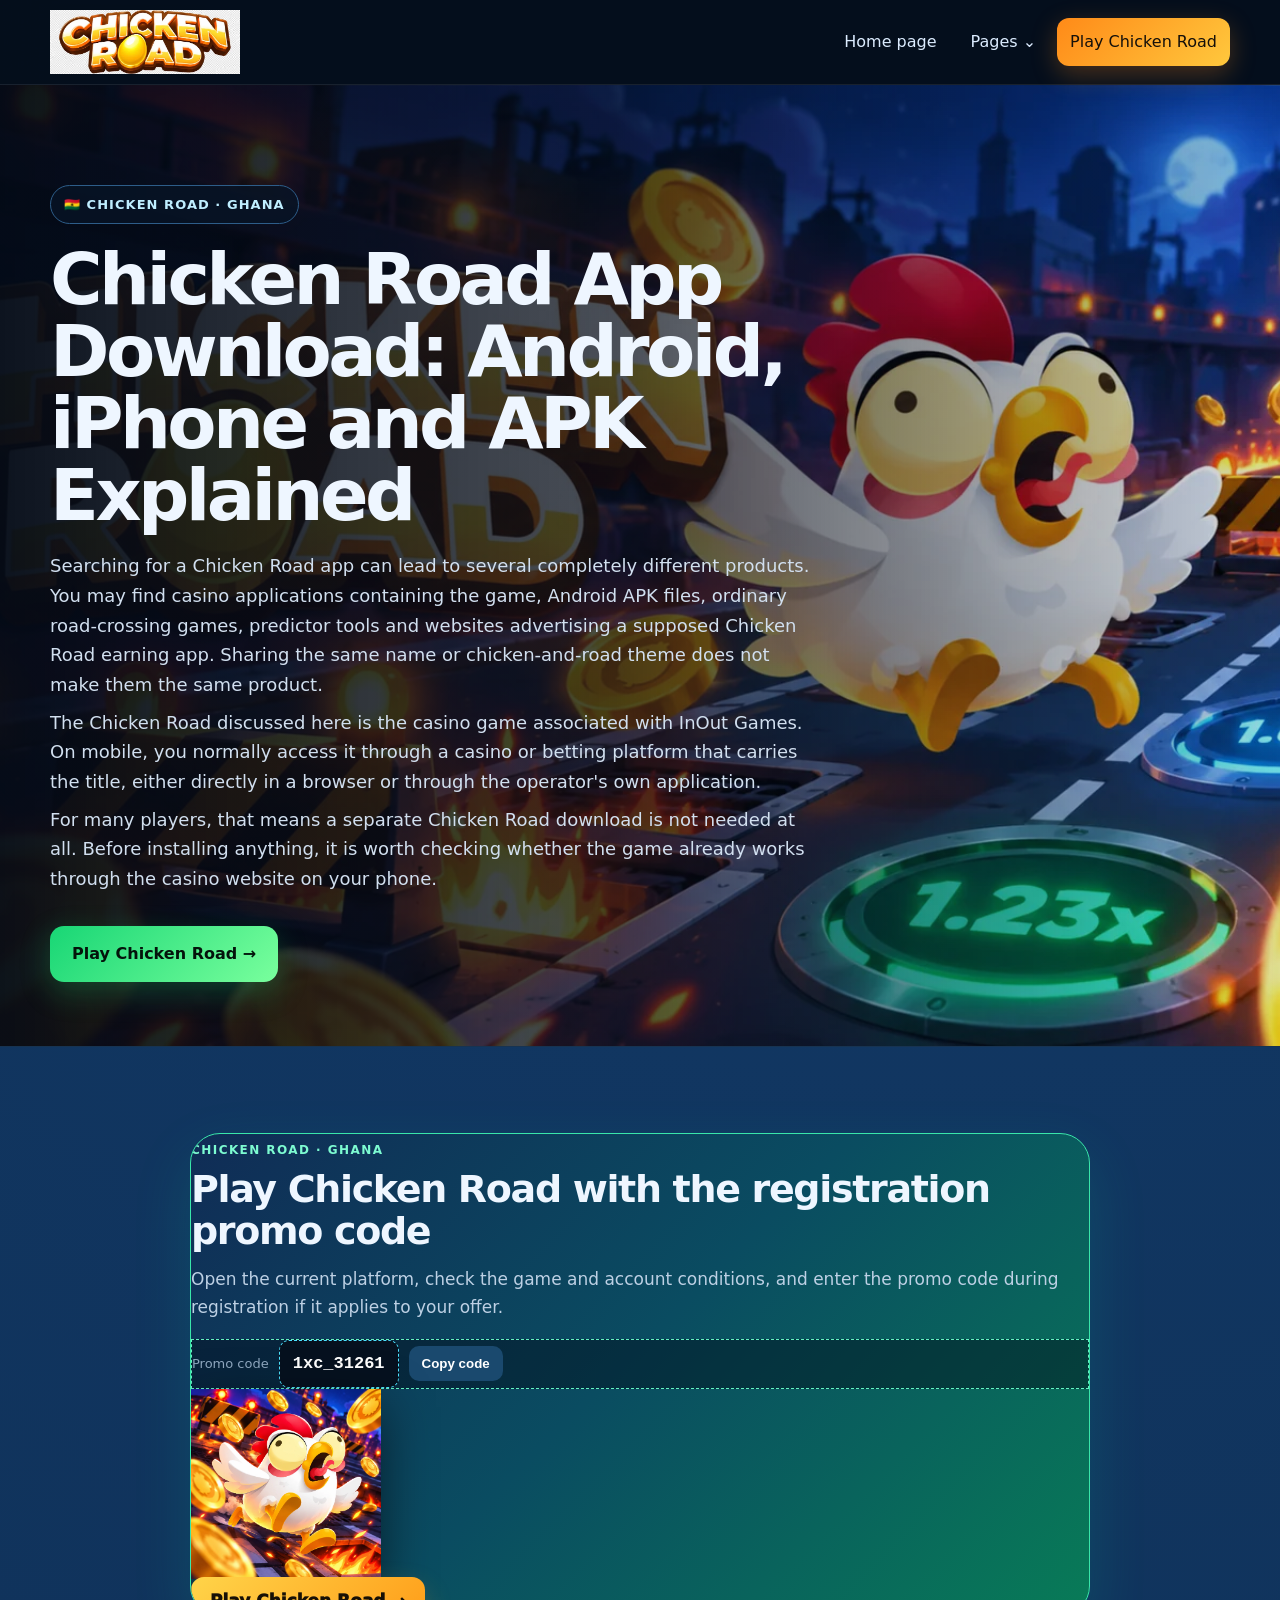
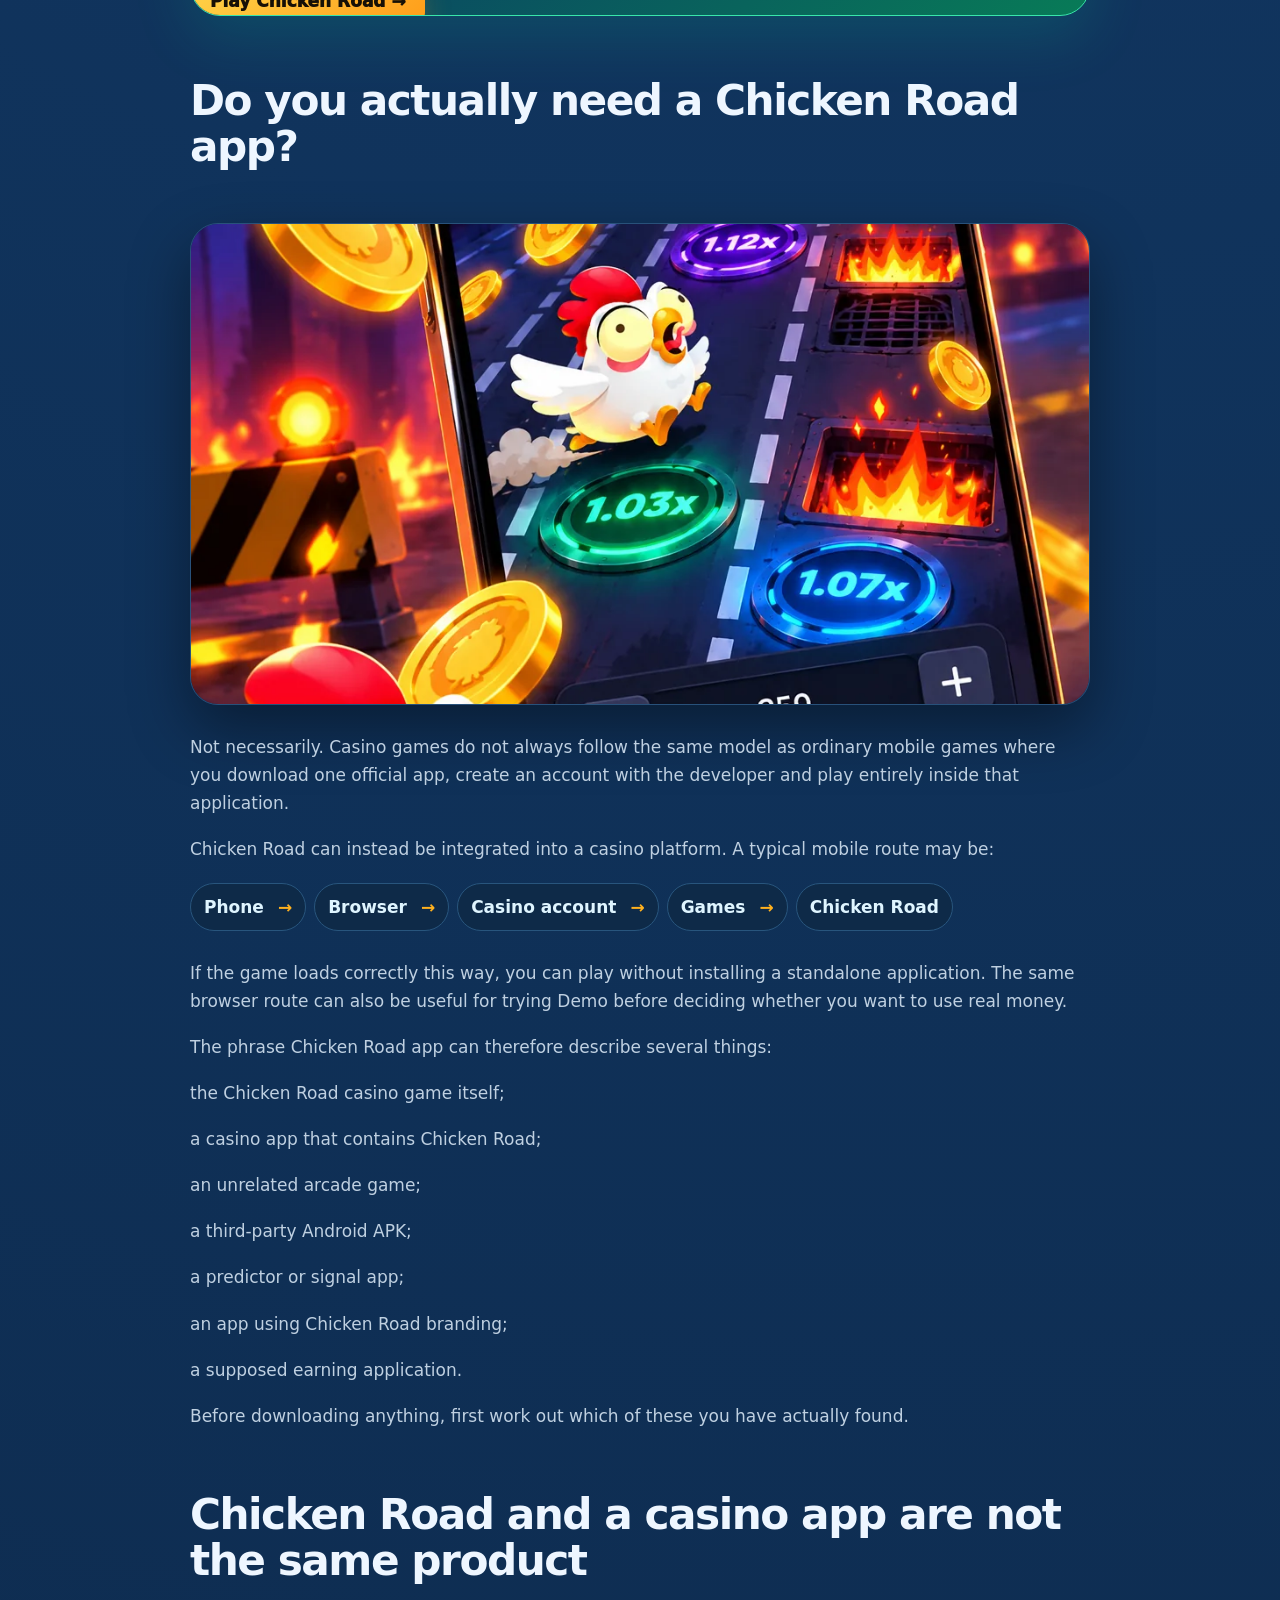
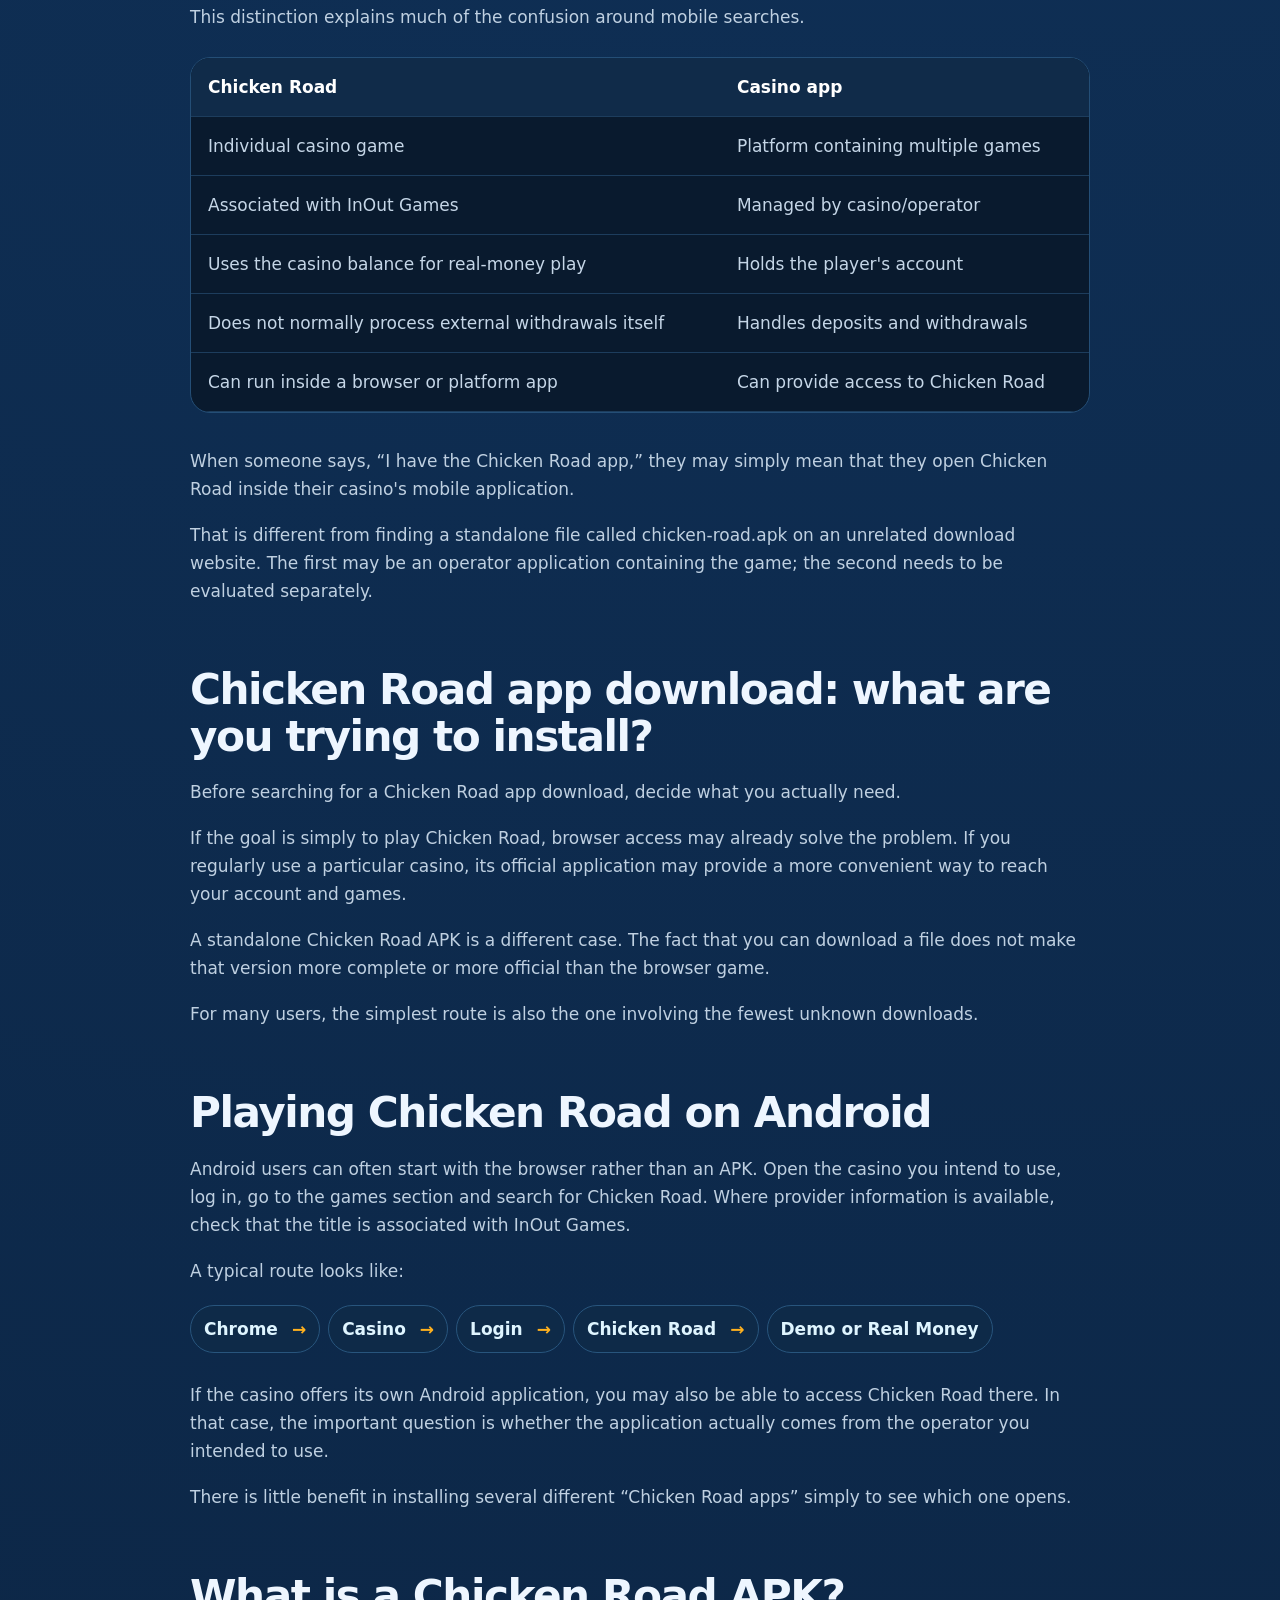
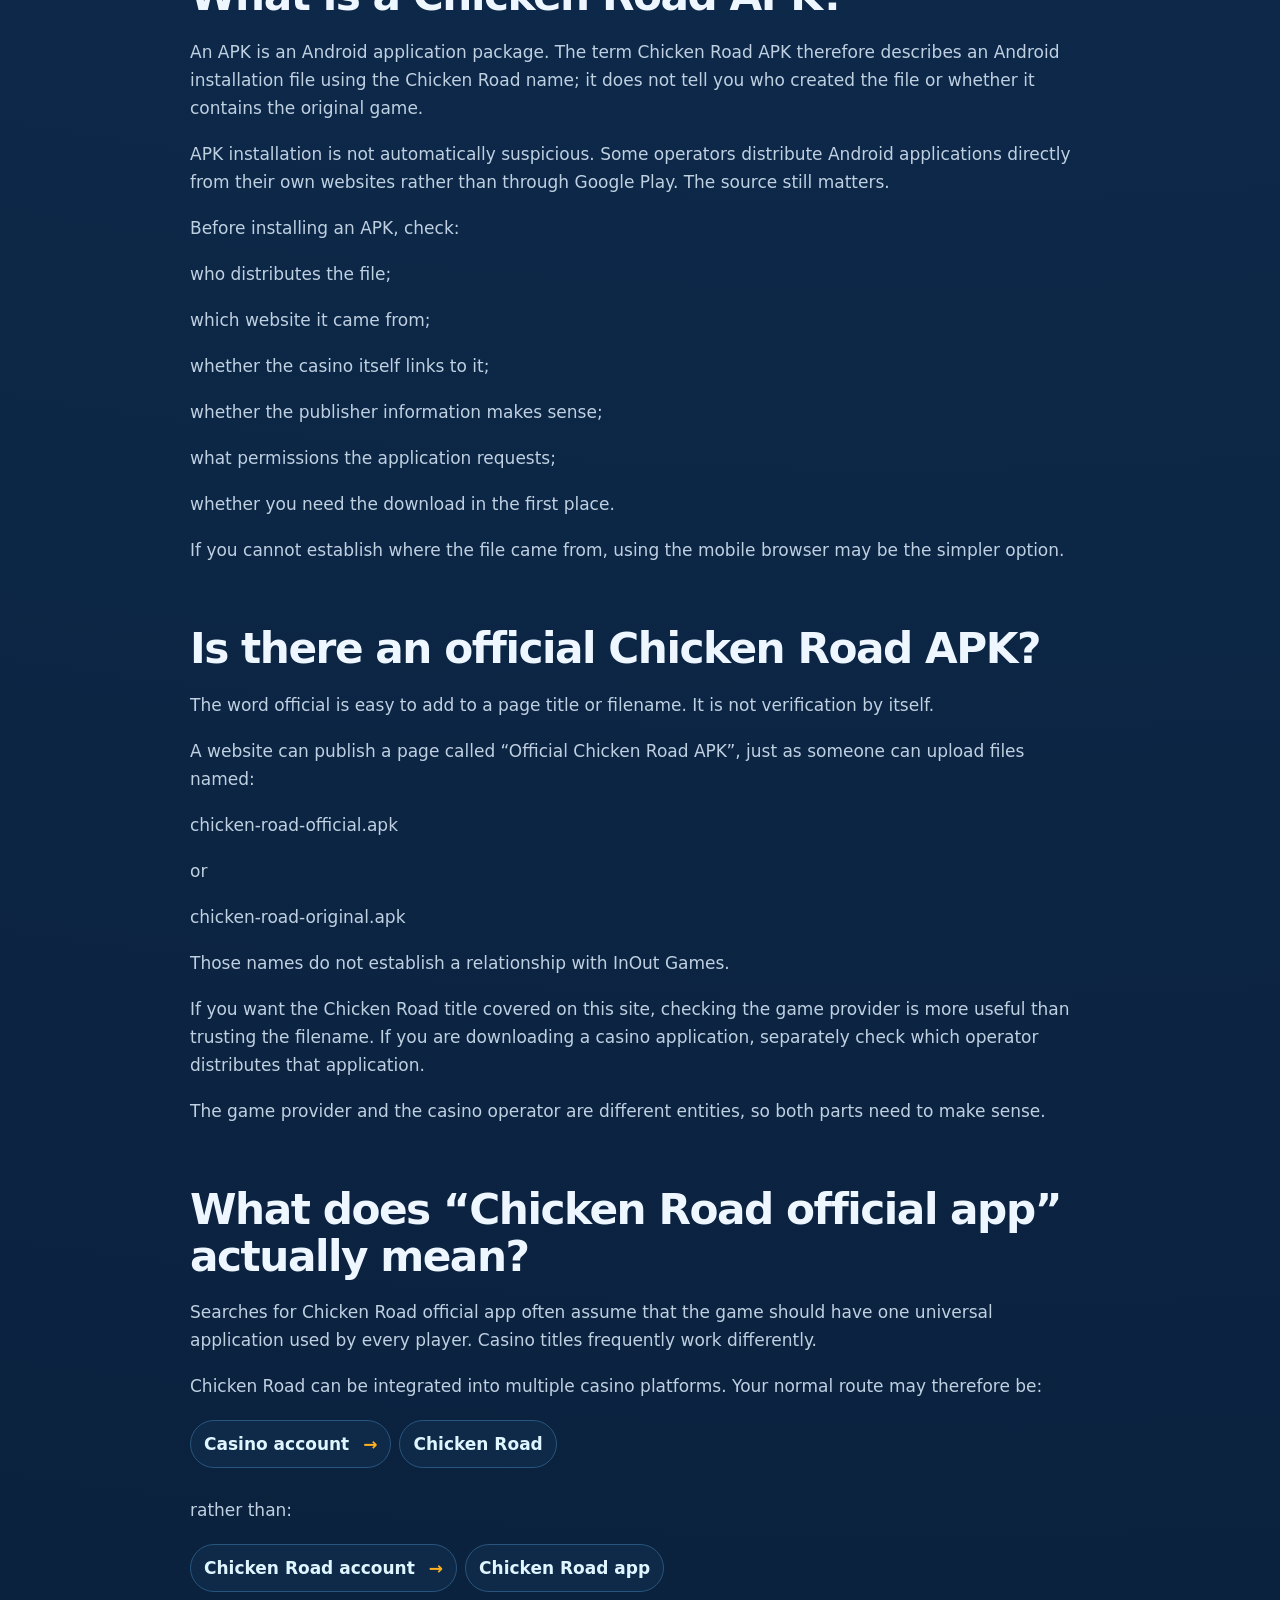
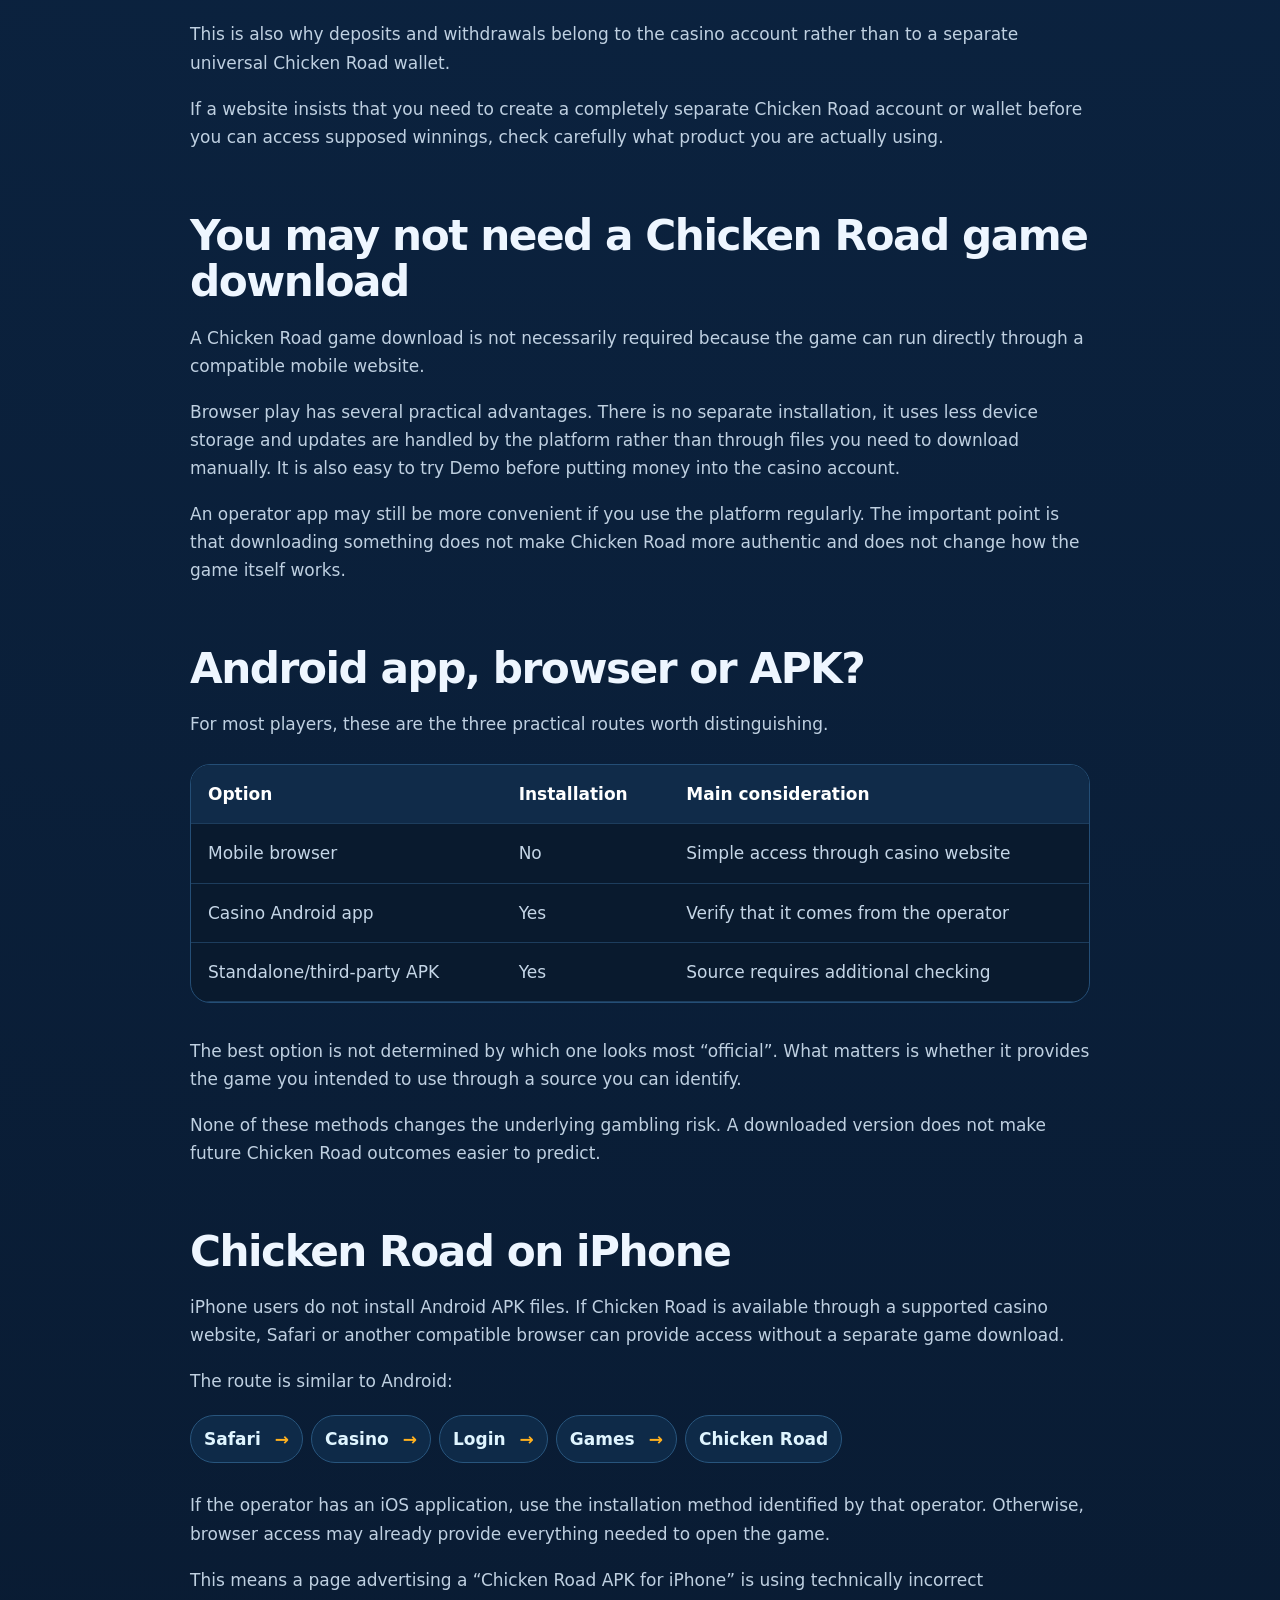
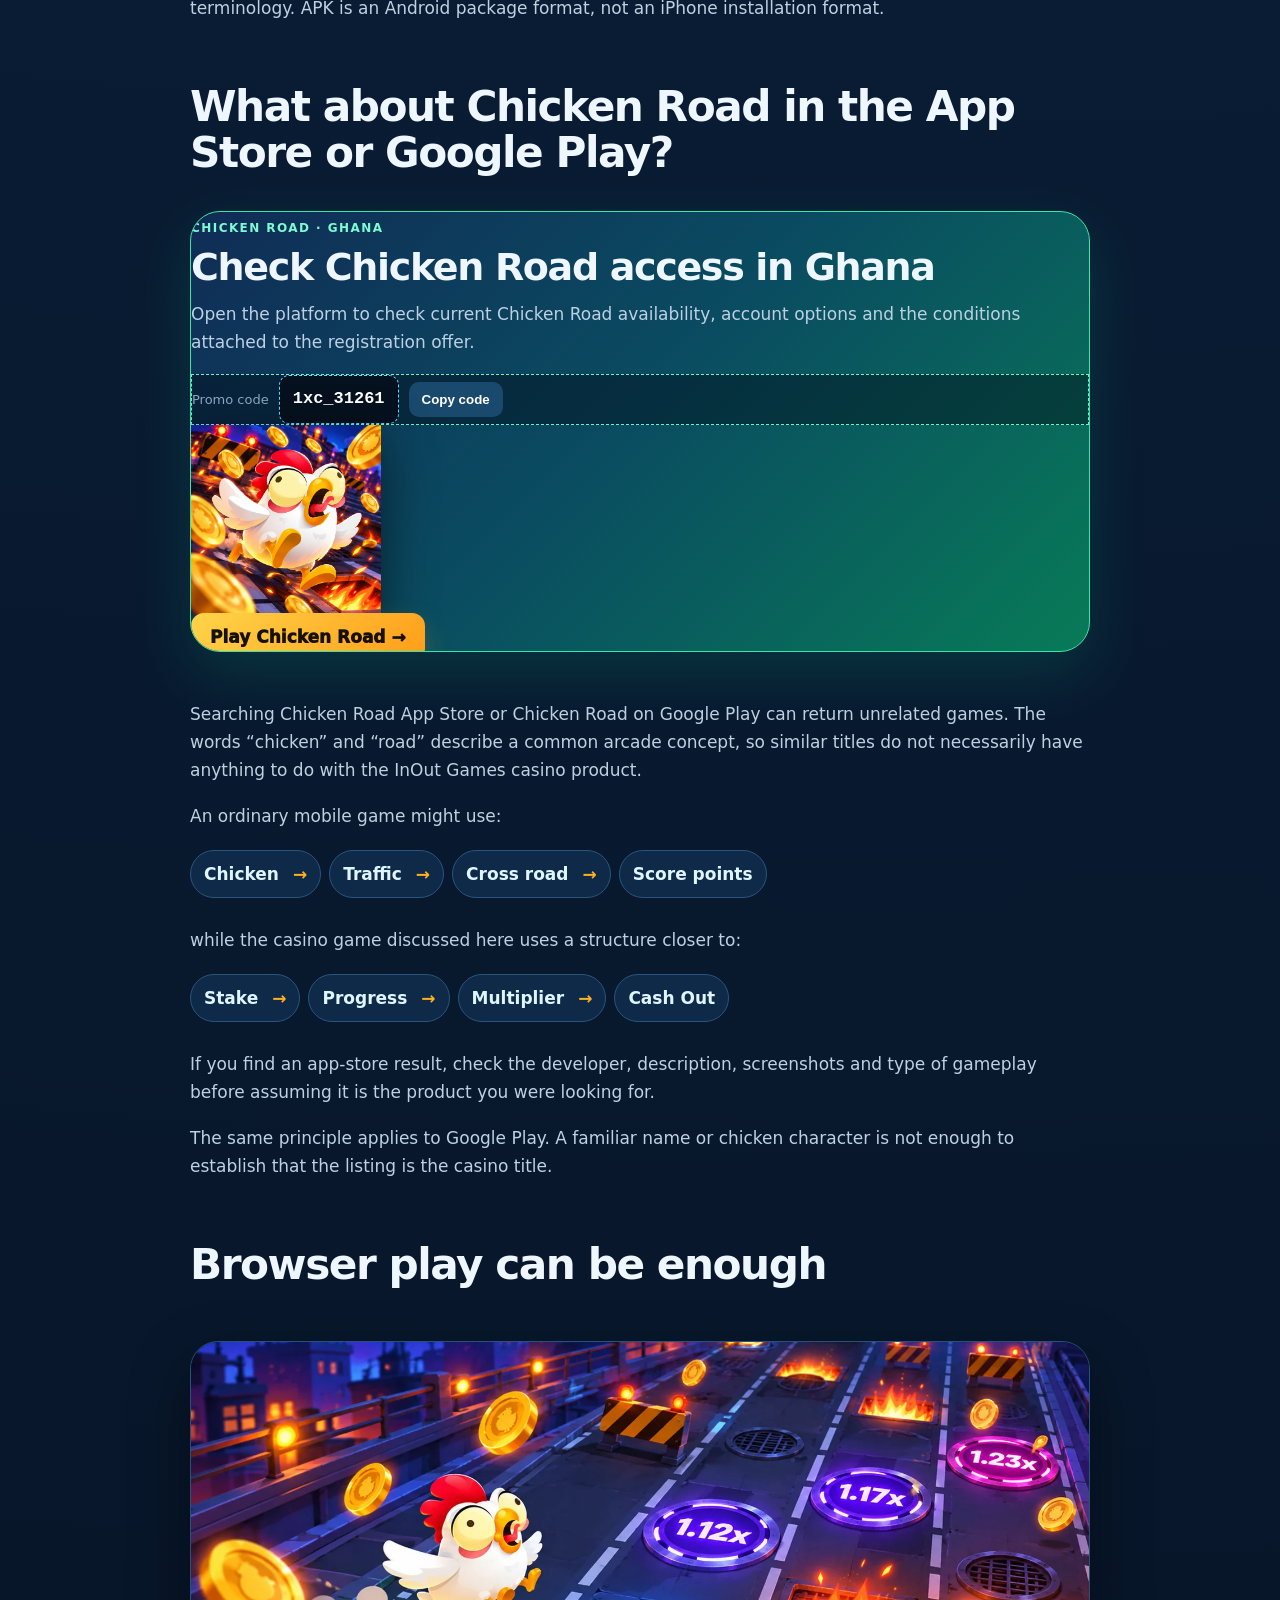
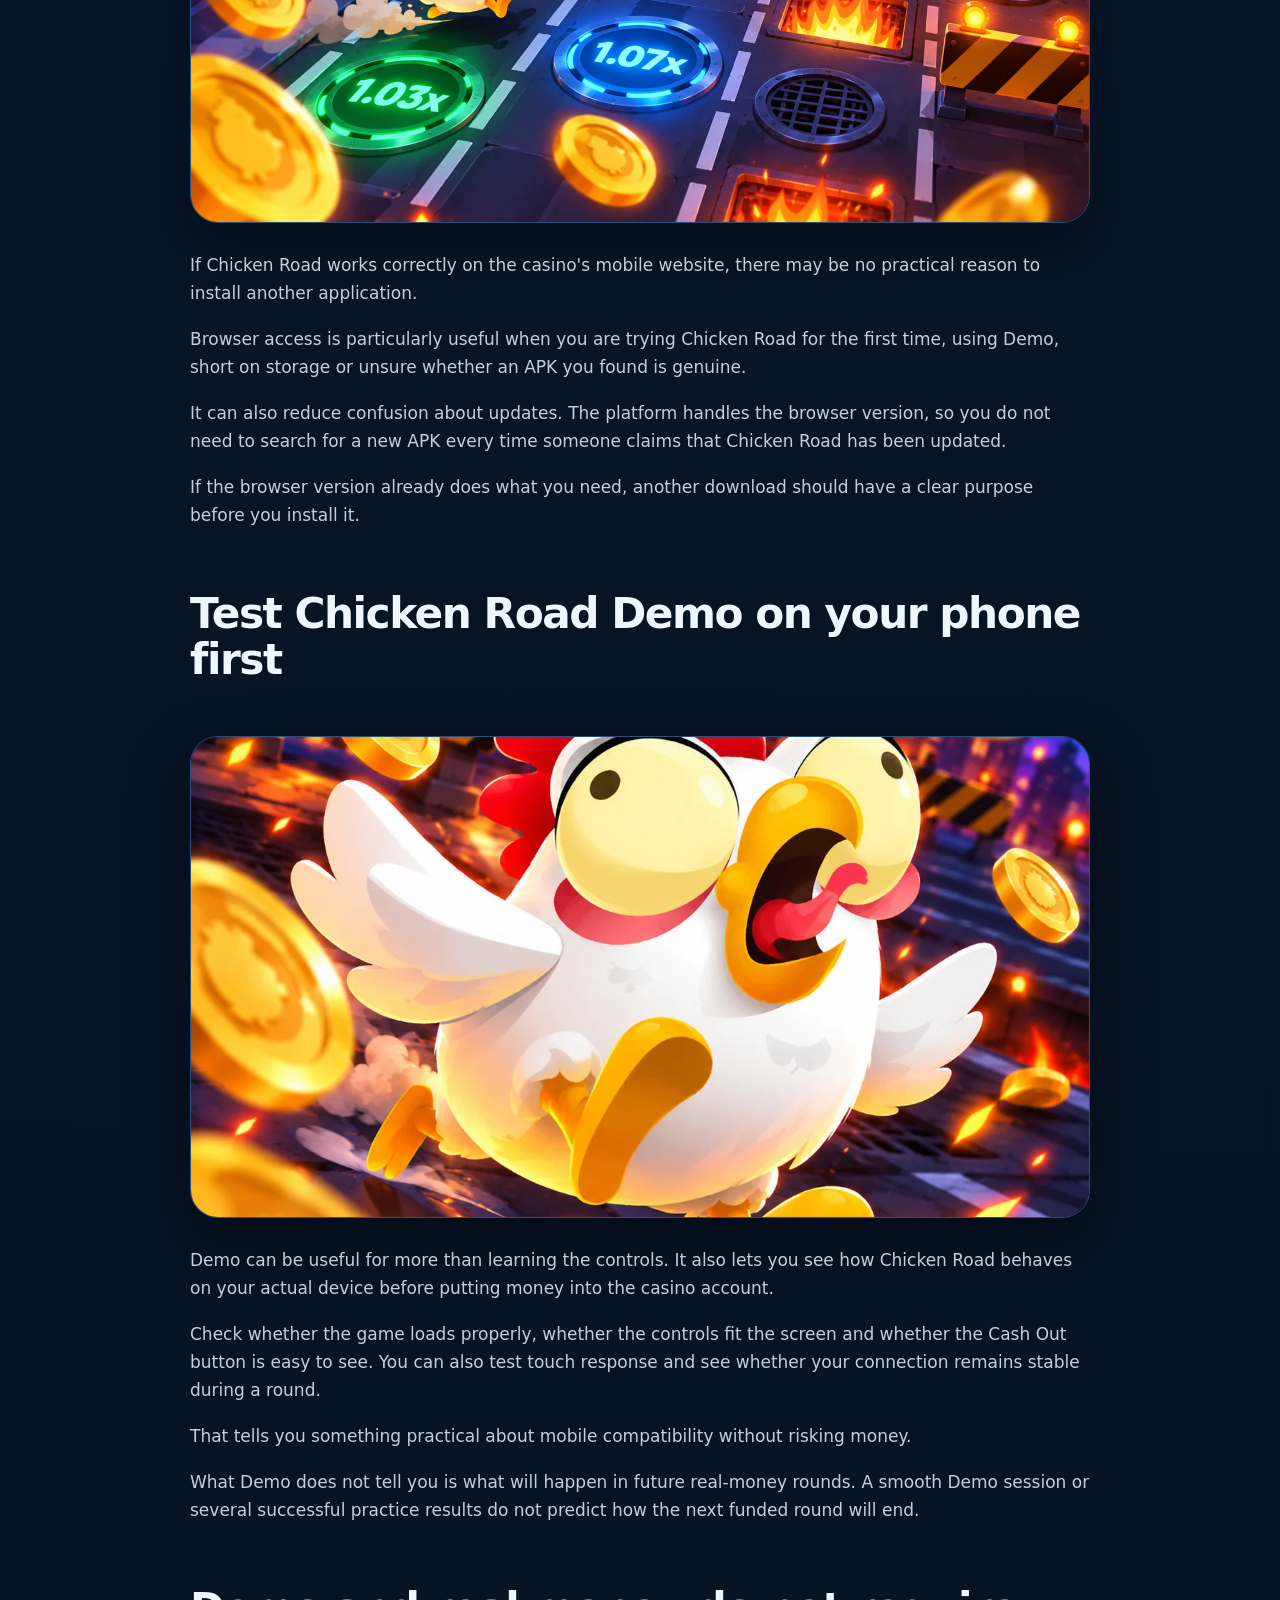
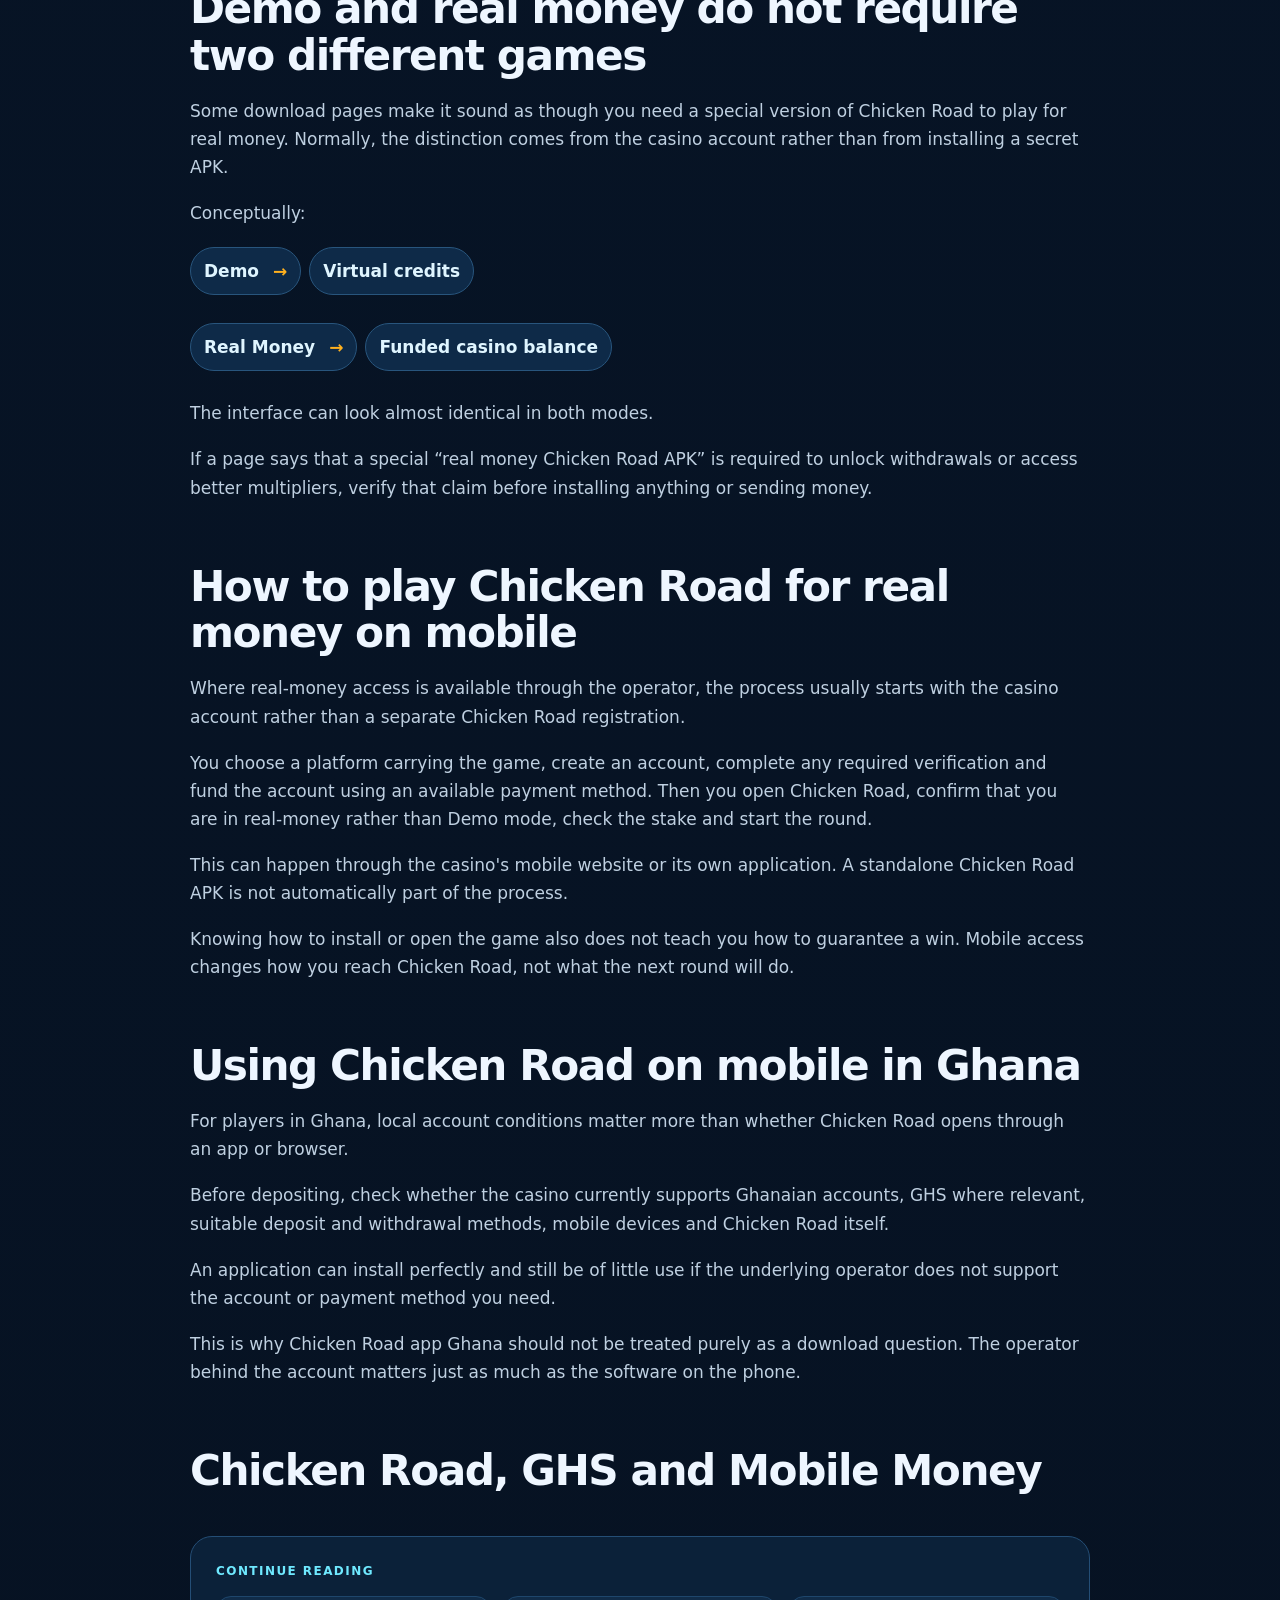
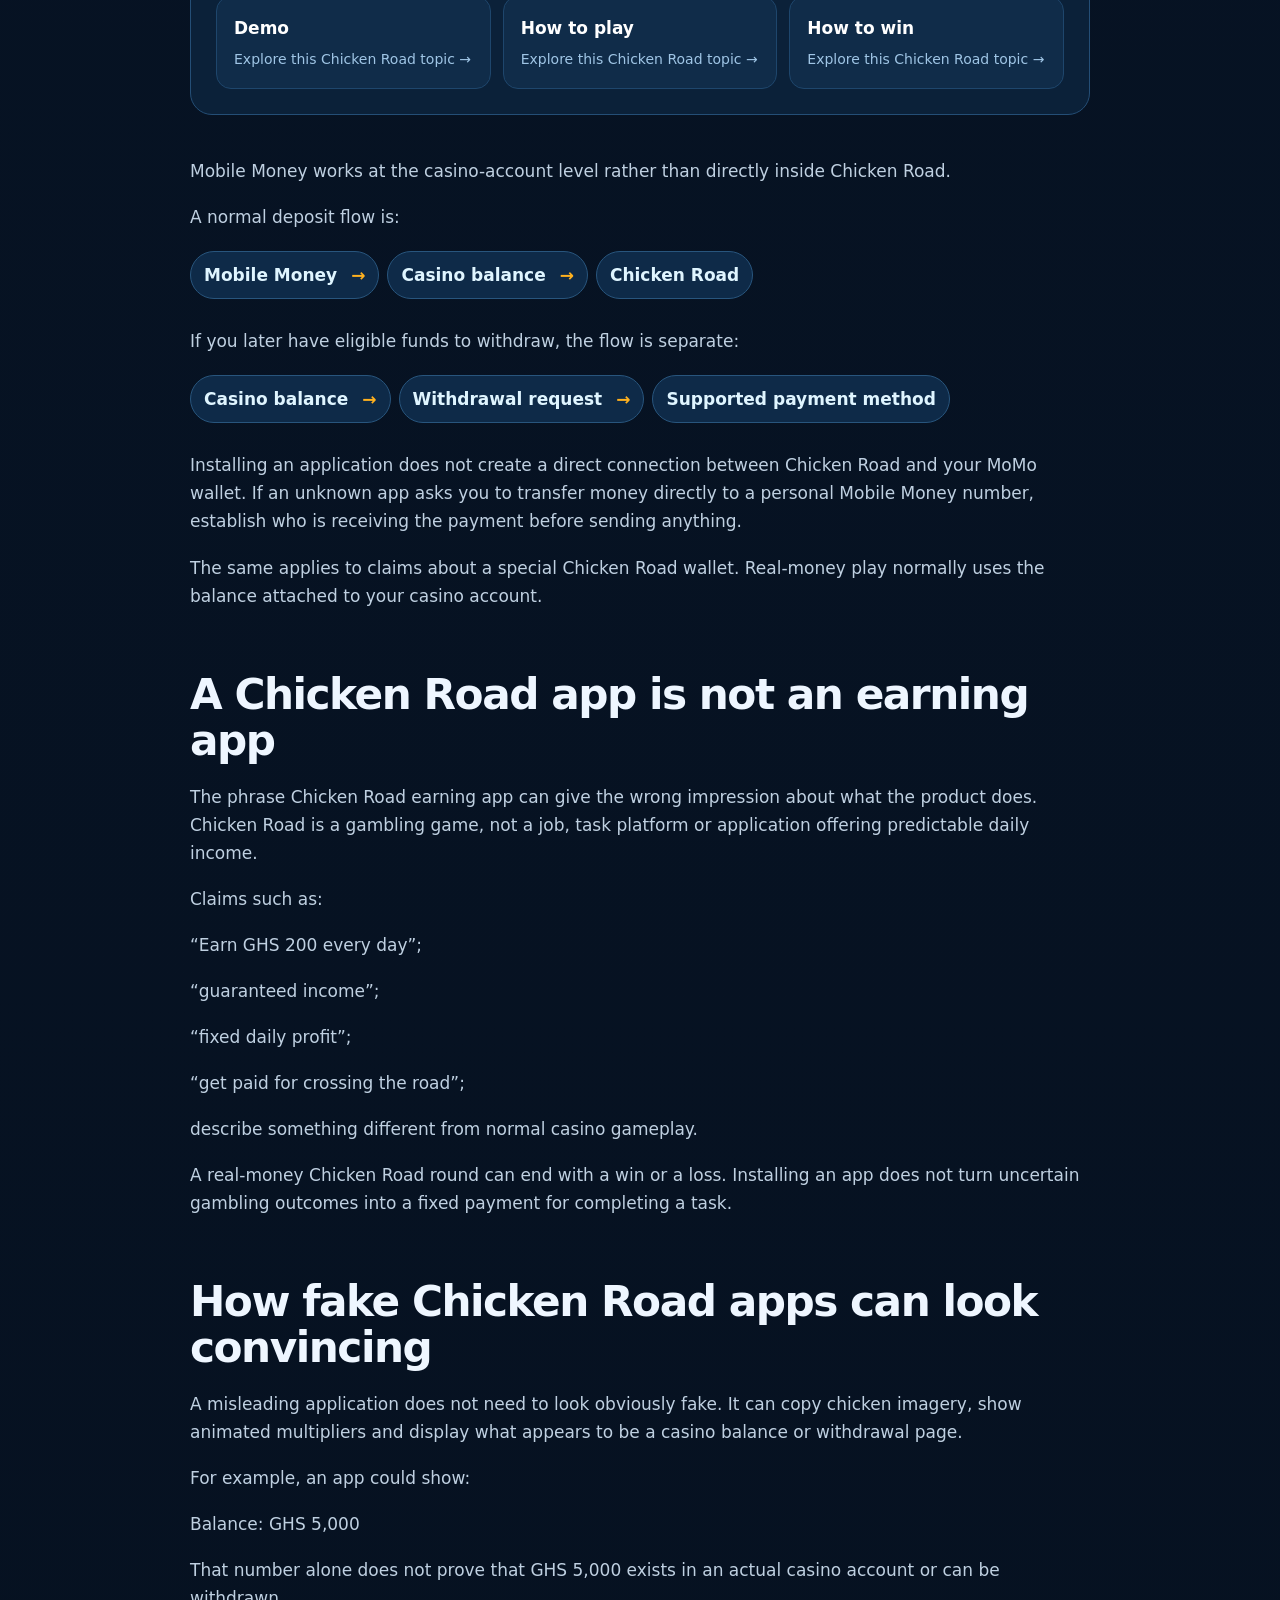
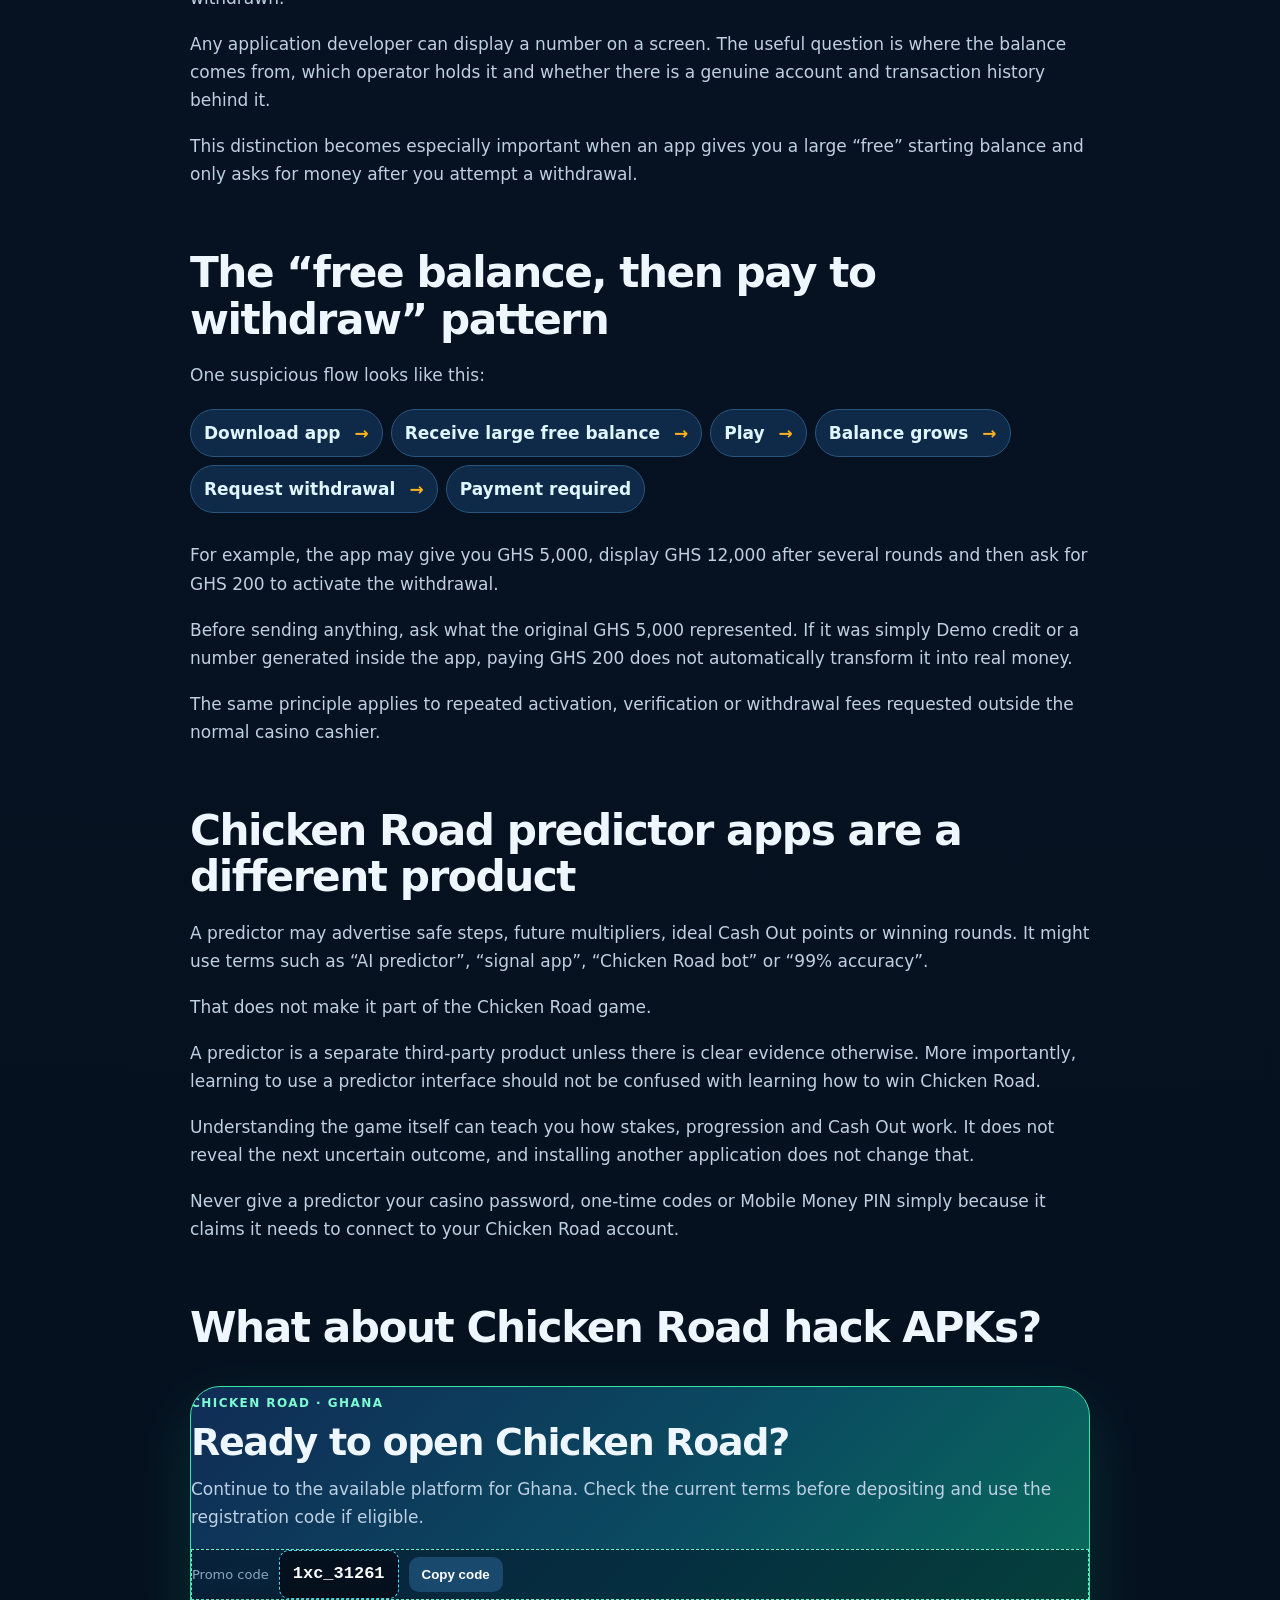
==== chicken-road-app-download/index.html @ 3e6cddf1 "Update3" ====
<!doctype html><html lang="en-GH"><head><meta charset="utf-8"><meta name="viewport" content="width=device-width,initial-scale=1"><meta name="google-site-verification" content="nFR4UAhQhfF3JEUqetZrmdI6Ak3MQ-NBLoJH2c6ciEM"><title>Chicken Road App Download: APK for Android &amp; iPhone – Official or Fake?</title><meta name="description" content="Looking for the Chicken Road app in Ghana? Learn how to play on Android and iPhone, whether an official APK exists and how to avoid fake Chicken Road downloads."><link rel="canonical" href="https://duboiscentreghana.org/chicken-road-app-download/"><link rel="icon" href="/assets/favicon.ico"><link rel="stylesheet" href="/assets/style-final.css"></head><body><header class="top"><div class="wrap nav"><a class="brand" href="/"><img alt="Chicken Road" src="/assets/logo.webp"></a><nav class="desktop-nav"><a href="/">Home page</a><div class="nav-drop"><button type="button">Pages <span>⌄</span></button><div class="nav-drop-menu"><a href="/">Home page</a><a href="/chicken-road-demo/">Demo</a><a href="/how-to-play-chicken-road/">How to play</a><a href="/how-to-win-chicken-road/">How to win</a><a href="/chicken-road-real-money/">Real Money</a><a href="/is-chicken-road-legit/">Legit</a><a href="/chicken-road-withdrawal/">Withdrawal</a><a href="/chicken-road-promo-code/">Promo Code</a><a href="/chicken-road-app-download/">App</a></div></div><a class="play" href="/info/">Play Chicken Road</a></nav><button class="mobile-menu-toggle" type="button" aria-label="Open menu" aria-expanded="false" aria-controls="mobile-site-menu"><span></span><span></span><span></span></button><nav class="mobile-site-menu" id="mobile-site-menu" aria-label="Mobile navigation"><a href="/">Home page</a><a href="/chicken-road-demo/">Demo</a><a href="/how-to-play-chicken-road/">How to play</a><a href="/how-to-win-chicken-road/">How to win</a><a href="/chicken-road-real-money/">Real Money</a><a href="/is-chicken-road-legit/">Legit</a><a href="/chicken-road-withdrawal/">Withdrawal</a><a href="/chicken-road-promo-code/">Promo Code</a><a href="/chicken-road-app-download/">App</a><a class="mobile-play" href="/info/">Play Chicken Road</a></nav></div></header><main><section class="article-hero"><div class="article-hero-bg" style="background-image:linear-gradient(90deg,rgba(3,10,22,.96),rgba(3,10,22,.72) 48%,rgba(3,10,22,.12)),url('/assets/hero.webp')"></div><div class="wrap article-hero-inner"><span class="eyebrow">🇬🇭 CHICKEN ROAD · GHANA</span><h1>Chicken Road App Download: Android, iPhone and APK Explained</h1><div class="hero-text"><p>Searching for a Chicken Road app can lead to several completely different products. You may find casino applications containing the game, Android APK files, ordinary road-crossing games, predictor tools and websites advertising a supposed Chicken Road earning app. Sharing the same name or chicken-and-road theme does not make them the same product.</p><p>The Chicken Road discussed here is the casino game associated with InOut Games. On mobile, you normally access it through a casino or betting platform that carries the title, either directly in a browser or through the operator&#x27;s own application.</p><p>For many players, that means a separate Chicken Road download is not needed at all. Before installing anything, it is worth checking whether the game already works through the casino website on your phone.</p></div><a class="btn primary hero-ref" href="/info/">Play Chicken Road →</a></div></section><div class="wrap article-shell no-rail"><article class="article"><aside class="promo promo-bright"><div class="promo-copy"><span class="promo-kicker">CHICKEN ROAD · GHANA</span><h2>Play Chicken Road with the registration promo code</h2><p>Open the current platform, check the game and account conditions, and enter the promo code during registration if it applies to your offer.</p><div class="promo-code"><span>Promo code</span><strong>1xc_31261</strong><button data-copy="1xc_31261" type="button">Copy code</button></div></div><div class="promo-art"><img alt="Chicken Road" loading="lazy" src="/assets/chicken.webp"></div><a class="promo-btn" href="/info/">Play Chicken Road <span>→</span></a></aside><h2>Do you actually need a Chicken Road app?</h2><figure class="content-image"><img src="/assets/mobile.webp" alt="Do you actually need a Chicken Road app?" loading="lazy"></figure><p>Not necessarily. Casino games do not always follow the same model as ordinary mobile games where you download one official app, create an account with the developer and play entirely inside that application.</p><p>Chicken Road can instead be integrated into a casino platform. A typical mobile route may be:</p><div class="flow"><span>Phone</span><span>Browser</span><span>Casino account</span><span>Games</span><span>Chicken Road</span></div><p>If the game loads correctly this way, you can play without installing a standalone application. The same browser route can also be useful for trying Demo before deciding whether you want to use real money.</p><p>The phrase Chicken Road app can therefore describe several things:</p><p>the Chicken Road casino game itself;</p><p>a casino app that contains Chicken Road;</p><p>an unrelated arcade game;</p><p>a third-party Android APK;</p><p>a predictor or signal app;</p><p>an app using Chicken Road branding;</p><p>a supposed earning application.</p><p>Before downloading anything, first work out which of these you have actually found.</p><h2>Chicken Road and a casino app are not the same product</h2><p>This distinction explains much of the confusion around mobile searches.</p><div class="table-wrap"><table><tr><th>Chicken Road</th><th>Casino app</th></tr><tr><td>Individual casino game</td><td>Platform containing multiple games</td></tr><tr><td>Associated with InOut Games</td><td>Managed by casino/operator</td></tr><tr><td>Uses the casino balance for real-money play</td><td>Holds the player&#x27;s account</td></tr><tr><td>Does not normally process external withdrawals itself</td><td>Handles deposits and withdrawals</td></tr><tr><td>Can run inside a browser or platform app</td><td>Can provide access to Chicken Road</td></tr></table></div><p>When someone says, “I have the Chicken Road app,” they may simply mean that they open Chicken Road inside their casino&#x27;s mobile application.</p><p>That is different from finding a standalone file called chicken-road.apk on an unrelated download website. The first may be an operator application containing the game; the second needs to be evaluated separately.</p><h2>Chicken Road app download: what are you trying to install?</h2><p>Before searching for a Chicken Road app download, decide what you actually need.</p><p>If the goal is simply to play Chicken Road, browser access may already solve the problem. If you regularly use a particular casino, its official application may provide a more convenient way to reach your account and games.</p><p>A standalone Chicken Road APK is a different case. The fact that you can download a file does not make that version more complete or more official than the browser game.</p><p>For many users, the simplest route is also the one involving the fewest unknown downloads.</p><h2>Playing Chicken Road on Android</h2><p>Android users can often start with the browser rather than an APK. Open the casino you intend to use, log in, go to the games section and search for Chicken Road. Where provider information is available, check that the title is associated with InOut Games.</p><p>A typical route looks like:</p><div class="flow"><span>Chrome</span><span>Casino</span><span>Login</span><span>Chicken Road</span><span>Demo or Real Money</span></div><p>If the casino offers its own Android application, you may also be able to access Chicken Road there. In that case, the important question is whether the application actually comes from the operator you intended to use.</p><p>There is little benefit in installing several different “Chicken Road apps” simply to see which one opens.</p><h2>What is a Chicken Road APK?</h2><p>An APK is an Android application package. The term Chicken Road APK therefore describes an Android installation file using the Chicken Road name; it does not tell you who created the file or whether it contains the original game.</p><p>APK installation is not automatically suspicious. Some operators distribute Android applications directly from their own websites rather than through Google Play. The source still matters.</p><p>Before installing an APK, check:</p><p>who distributes the file;</p><p>which website it came from;</p><p>whether the casino itself links to it;</p><p>whether the publisher information makes sense;</p><p>what permissions the application requests;</p><p>whether you need the download in the first place.</p><p>If you cannot establish where the file came from, using the mobile browser may be the simpler option.</p><h2>Is there an official Chicken Road APK?</h2><p>The word official is easy to add to a page title or filename. It is not verification by itself.</p><p>A website can publish a page called “Official Chicken Road APK”, just as someone can upload files named:</p><p>chicken-road-official.apk</p><p>or</p><p>chicken-road-original.apk</p><p>Those names do not establish a relationship with InOut Games.</p><p>If you want the Chicken Road title covered on this site, checking the game provider is more useful than trusting the filename. If you are downloading a casino application, separately check which operator distributes that application.</p><p>The game provider and the casino operator are different entities, so both parts need to make sense.</p><h2>What does “Chicken Road official app” actually mean?</h2><p>Searches for Chicken Road official app often assume that the game should have one universal application used by every player. Casino titles frequently work differently.</p><p>Chicken Road can be integrated into multiple casino platforms. Your normal route may therefore be:</p><div class="flow"><span>Casino account</span><span>Chicken Road</span></div><p>rather than:</p><div class="flow"><span>Chicken Road account</span><span>Chicken Road app</span></div><p>This is also why deposits and withdrawals belong to the casino account rather than to a separate universal Chicken Road wallet.</p><p>If a website insists that you need to create a completely separate Chicken Road account or wallet before you can access supposed winnings, check carefully what product you are actually using.</p><h2>You may not need a Chicken Road game download</h2><p>A Chicken Road game download is not necessarily required because the game can run directly through a compatible mobile website.</p><p>Browser play has several practical advantages. There is no separate installation, it uses less device storage and updates are handled by the platform rather than through files you need to download manually. It is also easy to try Demo before putting money into the casino account.</p><p>An operator app may still be more convenient if you use the platform regularly. The important point is that downloading something does not make Chicken Road more authentic and does not change how the game itself works.</p><h2>Android app, browser or APK?</h2><p>For most players, these are the three practical routes worth distinguishing.</p><div class="table-wrap"><table><tr><th>Option</th><th>Installation</th><th>Main consideration</th></tr><tr><td>Mobile browser</td><td>No</td><td>Simple access through casino website</td></tr><tr><td>Casino Android app</td><td>Yes</td><td>Verify that it comes from the operator</td></tr><tr><td>Standalone/third-party APK</td><td>Yes</td><td>Source requires additional checking</td></tr></table></div><p>The best option is not determined by which one looks most “official”. What matters is whether it provides the game you intended to use through a source you can identify.</p><p>None of these methods changes the underlying gambling risk. A downloaded version does not make future Chicken Road outcomes easier to predict.</p><h2>Chicken Road on iPhone</h2><p>iPhone users do not install Android APK files. If Chicken Road is available through a supported casino website, Safari or another compatible browser can provide access without a separate game download.</p><p>The route is similar to Android:</p><div class="flow"><span>Safari</span><span>Casino</span><span>Login</span><span>Games</span><span>Chicken Road</span></div><p>If the operator has an iOS application, use the installation method identified by that operator. Otherwise, browser access may already provide everything needed to open the game.</p><p>This means a page advertising a “Chicken Road APK for iPhone” is using technically incorrect terminology. APK is an Android package format, not an iPhone installation format.</p><h2>What about Chicken Road in the App Store or Google Play?</h2><aside class="promo promo-bright"><div class="promo-copy"><span class="promo-kicker">CHICKEN ROAD · GHANA</span><h2>Check Chicken Road access in Ghana</h2><p>Open the platform to check current Chicken Road availability, account options and the conditions attached to the registration offer.</p><div class="promo-code"><span>Promo code</span><strong>1xc_31261</strong><button data-copy="1xc_31261" type="button">Copy code</button></div></div><div class="promo-art"><img alt="Chicken Road" loading="lazy" src="/assets/chicken.webp"></div><a class="promo-btn" href="/info/">Play Chicken Road <span>→</span></a></aside><p>Searching Chicken Road App Store or Chicken Road on Google Play can return unrelated games. The words “chicken” and “road” describe a common arcade concept, so similar titles do not necessarily have anything to do with the InOut Games casino product.</p><p>An ordinary mobile game might use:</p><div class="flow"><span>Chicken</span><span>Traffic</span><span>Cross road</span><span>Score points</span></div><p>while the casino game discussed here uses a structure closer to:</p><div class="flow"><span>Stake</span><span>Progress</span><span>Multiplier</span><span>Cash Out</span></div><p>If you find an app-store result, check the developer, description, screenshots and type of gameplay before assuming it is the product you were looking for.</p><p>The same principle applies to Google Play. A familiar name or chicken character is not enough to establish that the listing is the casino title.</p><h2>Browser play can be enough</h2><figure class="content-image"><img src="/assets/gameplay.webp" alt="Browser play can be enough" loading="lazy"></figure><p>If Chicken Road works correctly on the casino&#x27;s mobile website, there may be no practical reason to install another application.</p><p>Browser access is particularly useful when you are trying Chicken Road for the first time, using Demo, short on storage or unsure whether an APK you found is genuine.</p><p>It can also reduce confusion about updates. The platform handles the browser version, so you do not need to search for a new APK every time someone claims that Chicken Road has been updated.</p><p>If the browser version already does what you need, another download should have a clear purpose before you install it.</p><h2>Test Chicken Road Demo on your phone first</h2><figure class="content-image"><img src="/assets/chicken.webp" alt="Test Chicken Road Demo on your phone first" loading="lazy"></figure><p>Demo can be useful for more than learning the controls. It also lets you see how Chicken Road behaves on your actual device before putting money into the casino account.</p><p>Check whether the game loads properly, whether the controls fit the screen and whether the Cash Out button is easy to see. You can also test touch response and see whether your connection remains stable during a round.</p><p>That tells you something practical about mobile compatibility without risking money.</p><p>What Demo does not tell you is what will happen in future real-money rounds. A smooth Demo session or several successful practice results do not predict how the next funded round will end.</p><h2>Demo and real money do not require two different games</h2><p>Some download pages make it sound as though you need a special version of Chicken Road to play for real money. Normally, the distinction comes from the casino account rather than from installing a secret APK.</p><p>Conceptually:</p><div class="flow"><span>Demo</span><span>Virtual credits</span></div><div class="flow"><span>Real Money</span><span>Funded casino balance</span></div><p>The interface can look almost identical in both modes.</p><p>If a page says that a special “real money Chicken Road APK” is required to unlock withdrawals or access better multipliers, verify that claim before installing anything or sending money.</p><h2>How to play Chicken Road for real money on mobile</h2><p>Where real-money access is available through the operator, the process usually starts with the casino account rather than a separate Chicken Road registration.</p><p>You choose a platform carrying the game, create an account, complete any required verification and fund the account using an available payment method. Then you open Chicken Road, confirm that you are in real-money rather than Demo mode, check the stake and start the round.</p><p>This can happen through the casino&#x27;s mobile website or its own application. A standalone Chicken Road APK is not automatically part of the process.</p><p>Knowing how to install or open the game also does not teach you how to guarantee a win. Mobile access changes how you reach Chicken Road, not what the next round will do.</p><h2>Using Chicken Road on mobile in Ghana</h2><p>For players in Ghana, local account conditions matter more than whether Chicken Road opens through an app or browser.</p><p>Before depositing, check whether the casino currently supports Ghanaian accounts, GHS where relevant, suitable deposit and withdrawal methods, mobile devices and Chicken Road itself.</p><p>An application can install perfectly and still be of little use if the underlying operator does not support the account or payment method you need.</p><p>This is why Chicken Road app Ghana should not be treated purely as a download question. The operator behind the account matters just as much as the software on the phone.</p><h2>Chicken Road, GHS and Mobile Money</h2><aside class="related"><span class="related-label">Continue reading</span><div class="related-grid"><a href="/chicken-road-demo/"><strong>Demo</strong><span>Explore this Chicken Road topic →</span></a><a href="/how-to-play-chicken-road/"><strong>How to play</strong><span>Explore this Chicken Road topic →</span></a><a href="/how-to-win-chicken-road/"><strong>How to win</strong><span>Explore this Chicken Road topic →</span></a></div></aside><p>Mobile Money works at the casino-account level rather than directly inside Chicken Road.</p><p>A normal deposit flow is:</p><div class="flow"><span>Mobile Money</span><span>Casino balance</span><span>Chicken Road</span></div><p>If you later have eligible funds to withdraw, the flow is separate:</p><div class="flow"><span>Casino balance</span><span>Withdrawal request</span><span>Supported payment method</span></div><p>Installing an application does not create a direct connection between Chicken Road and your MoMo wallet. If an unknown app asks you to transfer money directly to a personal Mobile Money number, establish who is receiving the payment before sending anything.</p><p>The same applies to claims about a special Chicken Road wallet. Real-money play normally uses the balance attached to your casino account.</p><h2>A Chicken Road app is not an earning app</h2><p>The phrase Chicken Road earning app can give the wrong impression about what the product does. Chicken Road is a gambling game, not a job, task platform or application offering predictable daily income.</p><p>Claims such as:</p><p>“Earn GHS 200 every day”;</p><p>“guaranteed income”;</p><p>“fixed daily profit”;</p><p>“get paid for crossing the road”;</p><p>describe something different from normal casino gameplay.</p><p>A real-money Chicken Road round can end with a win or a loss. Installing an app does not turn uncertain gambling outcomes into a fixed payment for completing a task.</p><h2>How fake Chicken Road apps can look convincing</h2><p>A misleading application does not need to look obviously fake. It can copy chicken imagery, show animated multipliers and display what appears to be a casino balance or withdrawal page.</p><p>For example, an app could show:</p><p>Balance: GHS 5,000</p><p>That number alone does not prove that GHS 5,000 exists in an actual casino account or can be withdrawn.</p><p>Any application developer can display a number on a screen. The useful question is where the balance comes from, which operator holds it and whether there is a genuine account and transaction history behind it.</p><p>This distinction becomes especially important when an app gives you a large “free” starting balance and only asks for money after you attempt a withdrawal.</p><h2>The “free balance, then pay to withdraw” pattern</h2><p>One suspicious flow looks like this:</p><div class="flow"><span>Download app</span><span>Receive large free balance</span><span>Play</span><span>Balance grows</span><span>Request withdrawal</span><span>Payment required</span></div><p>For example, the app may give you GHS 5,000, display GHS 12,000 after several rounds and then ask for GHS 200 to activate the withdrawal.</p><p>Before sending anything, ask what the original GHS 5,000 represented. If it was simply Demo credit or a number generated inside the app, paying GHS 200 does not automatically transform it into real money.</p><p>The same principle applies to repeated activation, verification or withdrawal fees requested outside the normal casino cashier.</p><h2>Chicken Road predictor apps are a different product</h2><p>A predictor may advertise safe steps, future multipliers, ideal Cash Out points or winning rounds. It might use terms such as “AI predictor”, “signal app”, “Chicken Road bot” or “99% accuracy”.</p><p>That does not make it part of the Chicken Road game.</p><p>A predictor is a separate third-party product unless there is clear evidence otherwise. More importantly, learning to use a predictor interface should not be confused with learning how to win Chicken Road.</p><p>Understanding the game itself can teach you how stakes, progression and Cash Out work. It does not reveal the next uncertain outcome, and installing another application does not change that.</p><p>Never give a predictor your casino password, one-time codes or Mobile Money PIN simply because it claims it needs to connect to your Chicken Road account.</p><h2>What about Chicken Road hack APKs?</h2><aside class="promo promo-bright"><div class="promo-copy"><span class="promo-kicker">CHICKEN ROAD · GHANA</span><h2>Ready to open Chicken Road?</h2><p>Continue to the available platform for Ghana. Check the current terms before depositing and use the registration code if eligible.</p><div class="promo-code"><span>Promo code</span><strong>1xc_31261</strong><button data-copy="1xc_31261" type="button">Copy code</button></div></div><div class="promo-art"><img alt="Chicken Road" loading="lazy" src="/assets/chicken.webp"></div><a class="promo-btn" href="/info/">Play Chicken Road <span>→</span></a></aside><p>Modified APKs can make even stronger promises. Common claims include:</p><p>Unlimited money</p><p>Guaranteed road</p><p>Always win</p><p>Maximum multiplier</p><p>Unlocked algorithm</p><p>There are two separate problems here. First, downloading modified gambling software from an unknown source creates a security risk. Second, changing what an application displays on your phone does not demonstrate that it controls the actual casino result or balance held by the operator.</p><p>A Chicken Road Mod APK unlimited money could display an enormous local balance without that money existing anywhere outside the modified application.</p><p>The same applies to “always win” versions. A claim written on a download page is not evidence that the file can change server-side game outcomes.</p><h2>Can an APK increase Chicken Road RTP?</h2><p>Do not assume that installing another file can alter the underlying game mathematics because the download page says “99% RTP version” or “high win APK”.</p><p>Those are marketing claims until there is evidence showing what has actually been changed.</p><p>If your goal is to use the Chicken Road title associated with InOut Games, accessing the provider version through a platform you have checked is more meaningful than searching for an APK claiming unusually favourable results.</p><p>Again, the installation method does not teach you how to predict the next round.</p><h2>Check permissions before installing an Android APK</h2><p>If you do decide to install an Android application, review the permissions it requests. Network access can make sense for an online casino platform, but unrelated access deserves more scrutiny.</p><p>Be particularly cautious if an unfamiliar Chicken Road APK wants broad access to:</p><p>SMS;</p><p>contacts;</p><p>call logs;</p><p>accessibility services;</p><p>unrelated files.</p><p>A permission request does not automatically prove malicious behaviour, but you should be able to understand why the application needs the access.</p><p>If the answer is unclear and Chicken Road already works in your browser, installing the file may provide little benefit.</p><h2>Never connect a predictor with your casino password</h2><p>Your casino credentials belong with the operator whose account you created. A third-party application asking you to “connect Chicken Road” by entering the same username and password would receive access to those credentials.</p><p>The same applies to one-time authentication codes and Mobile Money PINs.</p><p>No supposed prediction feature is a good reason to hand over control of a casino or payment account. If an application claims it cannot reveal winning signals without your casino password, treat that as a separate account-security issue rather than a normal Chicken Road feature.</p><h2>How to check a Chicken Road APK before installing</h2><p>You do not need a complicated technical audit to make a few useful checks.</p><p>First, look at the source. Did you reach the file through the casino you intended to use, or through an unrelated download page?</p><p>Then check the publisher and purpose. Is this clearly a casino application containing Chicken Road, or is it presented as a mysterious standalone version with features you have not seen in normal gameplay?</p><p>Finally, review the permissions and claims. Guaranteed wins, fixed daily income, unlimited real money and requests for casino or MoMo credentials are much more important warning signs than whether the filename contains the word “official”.</p><p>A simple checklist is:</p><p>source can be identified;</p><p>publisher makes sense;</p><p>purpose of the app is clear;</p><p>permissions match its function;</p><p>no guaranteed-win claims;</p><p>no fixed-income promises;</p><p>no request for your MoMo PIN;</p><p>no predictor requesting casino credentials;</p><p>browser play has been considered first.</p><h2>“Official”, “original” and “2026” in a filename prove nothing</h2><p>Anyone uploading a file can choose its filename. Words such as official, original, real, 2026 or Ghana do not establish who developed or distributed the software.</p><p>The same is true of page titles. “Chicken Road Official App Ghana 2026” may be written purely for search traffic.</p><p>Check the actual source, provider and operator instead. Those details tell you more than promotional words attached to the download button.</p><h2>Chicken Road app login and account access</h2><p>If you play through a casino application, you normally log in using the account belonging to that casino.</p><p>For example:</p><div class="flow"><span>Casino A account</span><span>Casino A app</span><span>Chicken Road</span></div><p>and:</p><div class="flow"><span>Casino B account</span><span>Casino B platform</span><span>Chicken Road</span></div><p>are separate environments.</p><p>Playing Chicken Road does not normally create one universal login that works across every casino. If you forget the password, use the password-recovery process of the operator where the account exists.</p><p>There is no need to search for a third-party “Chicken Road password recovery app” or pay someone to restore access.</p><h2>Updating the app safely</h2><p>If you use browser access, game updates are generally handled by the platform without you manually downloading a new Chicken Road file.</p><p>If you use a casino application, follow the operator&#x27;s normal update process. Be cautious with unexpected messages saying that a special Chicken Road update is mandatory.</p><p>A message such as “update now or lose your winnings” uses urgency to push an installation. Instead of following the link immediately, open the casino through your normal route and check whether the operator actually mentions an update.</p><h2>What to do if Chicken Road is not working</h2><p>If Chicken Road stops loading on your phone, downloading another APK should not be the first response.</p><p>Start with basic troubleshooting:</p><p>Check your internet connection.</p><p>Refresh or reopen the game.</p><p>Restart the browser if necessary.</p><p>Log back into the casino.</p><p>Try another supported browser.</p><p>Check whether the casino platform itself is working.</p><p>Update the operator app through its normal process if applicable.</p><p>Contact official support if the problem continues.</p><p>An endless loading screen can be caused by the connection, browser, temporary platform issues or game availability.</p><p>Do not deposit additional money because someone tells you the balance needs to be “activated” before Chicken Road will finish loading. Loading and account funding are separate issues.</p><h2>Connection quality matters on mobile</h2><p>Chicken Road is an online game, so an unstable connection can affect the experience. Before starting a real-money round over mobile data, check that the signal is reasonably stable and that you have enough data available.</p><p>If the connection drops during a round, reopen the casino and check the game or account history before assuming that the stake or result has disappeared.</p><p>Public Wi-Fi adds another consideration because you are logging into an account that may contain personal and payment information. Use the genuine HTTPS platform and avoid leaving the casino logged in on shared devices.</p><p>A screen lock or biometric authentication can also help protect access to the phone itself.</p><h2>What if the app is not available in Ghana?</h2><p>App-store availability can vary by country, but an absent listing does not automatically tell you whether Chicken Road is available through a browser.</p><p>Check the casino&#x27;s current conditions for Ghanaian players. Technical access and account eligibility are not always the same thing.</p><p>Changing personal information or using false account details simply to bypass a restriction can create problems later, particularly if verification is required before a withdrawal.</p><p>The same applies to VPNs. A VPN can change the apparent network location, but it does not rewrite the operator&#x27;s account rules.</p><h2>App, browser or APK: which option makes sense?</h2><p>For most players, the simplest option is the one that provides reliable access without introducing an unnecessary download.</p><p>If Chicken Road works well through the casino&#x27;s mobile website, the browser may be enough. If you regularly use an operator and it provides its own application, that app may be more convenient for accessing the account.</p><p>A random standalone APK deserves more scrutiny because you need to establish who made it, what it does and why you need it.</p><p>The choice between browser and app affects convenience. It does not change the fact that Chicken Road remains a gambling game with uncertain outcomes.</p><h2>Chicken Road app safety checklist</h2><p>Before installing anything labelled Chicken Road, check the important points together:</p><p>I know whether this is Chicken Road itself or a casino application.</p><p>I know who distributes the app.</p><p>I reached the download through a source I can identify.</p><p>The app does not promise guaranteed income.</p><p>It does not sell guaranteed winning signals as part of the game.</p><p>It does not ask for my Mobile Money PIN.</p><p>A predictor does not require my casino password.</p><p>The requested permissions make sense.</p><p>I have checked whether browser play makes the download unnecessary.</p><p>These checks are more useful than trusting the words “official app” on a download page.</p><h2 class="faq-heading">FAQ</h2><div class="faq-grid"><details class="faq-item"><summary>Is there a Chicken Road app?</summary><p>Chicken Road can be played on mobile through supported casino platforms. Depending on the operator, that may mean browser access or a casino application rather than one universal standalone Chicken Road app.</p></details><details class="faq-item"><summary>Where can I download Chicken Road?</summary><p>Start with the casino or betting platform through which you intend to play. If it provides browser access, a separate Chicken Road download may not be required.</p></details><details class="faq-item"><summary>What is Chicken Road APK?</summary><p>A Chicken Road APK is an Android installation file using the Chicken Road name. The APK format itself does not establish who created or distributed the application.</p></details><details class="faq-item"><summary>Is there an official Chicken Road APK?</summary><p>Do not assume a file is official because its page or filename says so. Check the game provider and, for a casino application, the operator distributing it.</p></details><details class="faq-item"><summary>What does Chicken Road app download mean?</summary><p>The phrase usually refers to finding a mobile way to access Chicken Road. Depending on the casino, this may involve its application or no download at all.</p></details><details class="faq-item"><summary>Do I need Chicken Road game download to play?</summary><p>Not necessarily. A supported casino website may run Chicken Road directly in the mobile browser.</p></details><details class="faq-item"><summary>Is there a Chicken Road official app?</summary><p>Players should distinguish the InOut Games title from casino apps and unrelated applications using similar names. Do not assume that a search result represents a universal standalone official app.</p></details><details class="faq-item"><summary>Is Chicken Road in the App Store?</summary><p>Search results can contain unrelated road-crossing games. Check the developer, description and gameplay before assuming you have found the casino title.</p></details><details class="faq-item"><summary>Is Chicken Road on Google Play?</summary><p>Similar names can appear on unrelated applications. Verify the developer and product rather than relying on the title alone.</p></details><details class="faq-item"><summary>Can I play Chicken Road on Android?</summary><p>Yes, through compatible casino platforms where the game is available. Browser access may remove the need for an APK.</p></details><details class="faq-item"><summary>Can I play Chicken Road on iPhone?</summary><p>Yes, supported casino platforms can provide mobile browser access on iPhone.</p></details><details class="faq-item"><summary>Can I install Chicken Road APK on iPhone?</summary><p>No. APK is an Android application package format and is not the normal installation format for iPhone.</p></details><details class="faq-item"><summary>Can I play Chicken Road without downloading an app?</summary><p>Yes, when the casino provides browser-based access.</p></details><details class="faq-item"><summary>Can I play Chicken Road Demo on my phone?</summary><p>Yes, where the platform provides Demo mode. It can also be useful for testing how well the game works on your device.</p></details><details class="faq-item"><summary>Is there a Chicken Road real-money app?</summary><p>Real-money status normally comes from the funded casino account. A special standalone Chicken Road real-money application is not inherently required.</p></details><details class="faq-item"><summary>Can I use Chicken Road app in Ghana?</summary><p>That depends on the operator carrying the game and its current conditions for Ghanaian accounts.</p></details><details class="faq-item"><summary>Can I deposit with Mobile Money through Chicken Road app?</summary><p>Deposits are managed by the casino operator. Available Mobile Money options therefore depend on the platform rather than Chicken Road itself.</p></details><details class="faq-item"><summary>Does Chicken Road have its own wallet?</summary><p>Real-money play normally uses the balance attached to the casino account rather than a universal Chicken Road wallet.</p></details><details class="faq-item"><summary>Is Chicken Road an earning app?</summary><p>No. Chicken Road is a gambling game and should not be treated as an application providing guaranteed or fixed income.</p></details><details class="faq-item"><summary>Are Chicken Road predictor apps official?</summary><p>A predictor is a separate third-party product unless there is clear evidence connecting it to the game. Do not assume that it is part of the InOut Games title.</p></details><details class="faq-item"><summary>Does Chicken Road predictor work?</summary><p>A claim that an application can predict future outcomes is not established simply because the developer advertises a high accuracy percentage.</p></details><details class="faq-item"><summary>Is Chicken Road hack APK safe?</summary><p>Unknown modified APKs can create device and account risks. A promise of guaranteed wins or unlimited money does not prove that the software controls the real casino game.</p></details><details class="faq-item"><summary>What is Chicken Road Mod APK?</summary><p>It generally means an application modified by a third party. A large balance displayed by a modified application is not proof that the same funds exist in a casino account.</p></details><details class="faq-item"><summary>Can a Chicken Road APK guarantee wins?</summary><p>Installing an application does not provide advance knowledge of future Chicken Road results. Guaranteed-win claims should not be confused with normal game functionality.</p></details><details class="faq-item"><summary>Can Chicken Road APK increase RTP?</summary><p>Do not assume an unofficial APK changes the underlying game mathematics simply because its download page advertises a higher RTP.</p></details><details class="faq-item"><summary>Why is Chicken Road app not working?</summary><p>Check the internet connection, browser or operator application, casino status and account before installing another file.</p></details><details class="faq-item"><summary>Do I need a VPN for Chicken Road?</summary><p>Technical access does not override casino account conditions. Check whether the operator currently accepts players from your location.</p></details><details class="faq-item"><summary>How do I update Chicken Road?</summary><p>Browser versions are generally maintained by the platform. If you use an operator application, follow that operator&#x27;s normal update process.</p></details><details class="faq-item"><summary>How do I know if a Chicken Road app is fake?</summary><p>Check the source, publisher, provider information, permissions and claims. Guaranteed income, guaranteed wins, unexplained private payments and requests for casino or Mobile Money credentials are reasons for additional caution.</p></details></div><aside class="related"><span class="related-label">Continue reading</span><div class="related-grid"><a href="/chicken-road-real-money/"><strong>Real Money</strong><span>Explore this Chicken Road topic →</span></a><a href="/is-chicken-road-legit/"><strong>Legit</strong><span>Explore this Chicken Road topic →</span></a><a href="/chicken-road-withdrawal/"><strong>Withdrawal</strong><span>Explore this Chicken Road topic →</span></a></div></aside></article></div></main><footer class="footer"><div class="wrap"><div class="footgrid"><div><img alt="Chicken Road" src="/assets/logo.webp" class="footer-logo"><p>Independent Chicken Road information for adult users in Ghana. Gambling involves financial risk.</p></div><div><h4>Pages</h4><a href="/">Home page</a><a href="/chicken-road-demo/">Demo</a><a href="/how-to-play-chicken-road/">How to play</a><a href="/how-to-win-chicken-road/">How to win</a><a href="/chicken-road-real-money/">Real Money</a><a href="/is-chicken-road-legit/">Legit</a><a href="/chicken-road-withdrawal/">Withdrawal</a><a href="/chicken-road-promo-code/">Promo Code</a><a href="/chicken-road-app-download/">App</a></div><div><h4>Legal &amp; Safety</h4><a href="/responsible-play/">Responsible Play</a><a href="/privacy-policy/">Privacy Policy</a><a href="/terms/">Terms of Use</a><a href="/disclaimer/">Disclaimer</a><a href="/contact/">Contact</a></div></div><div class="small">18+ · Set limits and never chase losses.</div></div></footer><script src="/assets/site.js" defer></script></body></html>
---- assets/style-final.css ----
:root{--ink:#eef6ff;--muted:#9fb2ca;--navy:#071426;--panel:#0d213b;--blue:#0c63ff;--cyan:#19d8ff;--orange:#ff8a18;--gold:#ffc83d;--green:#18d675;--line:#244568;--max:1180px}*{box-sizing:border-box}html{scroll-behavior:smooth}body{margin:0;background:radial-gradient(circle at 70% 0,#123a68 0,#071426 38%,#040b14 100%);color:var(--ink);font-family:Inter,ui-sans-serif,system-ui,-apple-system,BlinkMacSystemFont,"Segoe UI",sans-serif;line-height:1.65}a{color:inherit}.wrap{width:min(var(--max),calc(100% - 40px));margin:auto}.top{position:sticky;top:0;z-index:20;background:rgba(4,11,20,.9);backdrop-filter:blur(18px);border-bottom:1px solid rgba(255,255,255,.08)}.nav{height:84px;display:flex;align-items:center;gap:28px}.brand img{width:190px;display:block}.links{margin-left:auto;display:flex;align-items:center;gap:8px}.links a,.menu-btn{padding:10px 14px;border-radius:12px;text-decoration:none;color:#dbe8f8;font-weight:700;background:transparent;border:0;font:inherit;cursor:pointer}.links a:hover,.menu-btn:hover{background:#122a48}.play{background:linear-gradient(135deg,var(--orange),var(--gold))!important;color:#15100a!important;box-shadow:0 8px 26px rgba(255,138,24,.28)}.hero{min-height:690px;display:grid;align-items:end;position:relative;overflow:hidden;border-bottom:1px solid #173351}.hero:before{content:"";position:absolute;inset:0;background:linear-gradient(90deg,rgba(4,11,20,.96) 0%,rgba(4,11,20,.72) 40%,rgba(4,11,20,.14) 74%),url('hero.webp') center/cover no-repeat}.hero-content{position:relative;z-index:2;padding:90px 0 80px;max-width:670px}.eyebrow{display:inline-flex;gap:9px;align-items:center;border:1px solid #2d5d89;background:rgba(7,20,38,.78);padding:8px 13px;border-radius:999px;color:#bfeeff;font-size:13px;font-weight:800;letter-spacing:.08em;text-transform:uppercase}.hero h1{font-size:clamp(46px,6vw,82px);line-height:.98;letter-spacing:-.055em;margin:22px 0 22px}.hero p{font-size:20px;color:#c9d9eb;max-width:610px}.actions{display:flex;gap:12px;flex-wrap:wrap;margin-top:28px}.btn{display:inline-flex;align-items:center;justify-content:center;text-decoration:none;font-weight:900;padding:15px 22px;border-radius:14px}.btn.primary{background:linear-gradient(135deg,var(--green),#79ff9d);color:#04130b;box-shadow:0 10px 30px rgba(24,214,117,.25)}.btn.ghost{border:1px solid #315679;background:#0a1b2e;color:#e9f5ff}.ticker{position:relative;z-index:3;background:#071426;border-top:1px solid #1e4163;border-bottom:1px solid #1e4163}.ticker .wrap{display:grid;grid-template-columns:repeat(4,1fr);gap:1px}.stat{padding:20px;border-right:1px solid #1e4163}.stat:last-child{border-right:0}.stat b{display:block;color:#fff;font-size:19px}.stat span{color:var(--muted);font-size:13px}.section{padding:88px 0}.section h2{font-size:clamp(34px,4vw,52px);line-height:1.05;letter-spacing:-.035em;margin:0 0 16px}.lede{font-size:18px;color:#b7c8dc;max-width:760px;margin-bottom:34px}.split{display:grid;grid-template-columns:1.05fr .95fr;gap:42px;align-items:center}.media{border:1px solid #28517a;border-radius:28px;overflow:hidden;background:#0b1b2e;box-shadow:0 30px 70px rgba(0,0,0,.28)}.media img{display:block;width:100%;height:auto}.cards{display:grid;grid-template-columns:repeat(3,1fr);gap:18px}.card{background:linear-gradient(180deg,#0e2744,#09192c);border:1px solid #234a70;border-radius:22px;padding:26px}.card .num{font-weight:900;color:var(--cyan);font-size:14px}.card h3{font-size:22px;margin:8px 0}.card p{color:#aebfd2;margin:0}.feature{background:linear-gradient(120deg,#0b2a50,#071426 62%);border:1px solid #28517a;border-radius:30px;overflow:hidden;display:grid;grid-template-columns:1fr 1fr}.feature-copy{padding:44px}.feature-copy h2{font-size:42px;margin:0 0 14px}.feature-copy p{color:#b8c9dc}.feature img{width:100%;height:100%;object-fit:cover;min-height:420px}.mosaic{display:grid;grid-template-columns:1.3fr .7fr;gap:18px}.mosaic .media:first-child img{height:520px;object-fit:cover}.mosaic .stack{display:grid;gap:18px}.mosaic .stack img{height:251px;object-fit:cover}.cta{margin:80px auto;background:linear-gradient(110deg,#09203c,#0c3560);border:1px solid #2a638f;border-radius:28px;padding:38px;display:flex;align-items:center;gap:28px;justify-content:space-between;box-shadow:inset 0 1px 0 rgba(255,255,255,.06)}.cta h2{margin:0 0 8px;font-size:34px}.cta p{margin:0;color:#b8c9dc}.footer{border-top:1px solid #183655;background:#040b14;padding:50px 0 30px}.footgrid{display:grid;grid-template-columns:1.3fr 1fr 1fr;gap:30px}.footgrid h4{margin:0 0 12px}.footgrid a{display:block;text-decoration:none;color:#9fb2ca;margin:8px 0}.small{color:#7389a1;font-size:13px;margin-top:35px}.pagehero{padding:90px 0 50px}.pagehero h1{font-size:56px;line-height:1.03;margin:0 0 16px}.prose{max-width:820px}.prose h2{margin-top:40px;font-size:30px}.prose p,.prose li{color:#bfd0e1}.menu{position:relative}.drop{display:none;position:absolute;right:0;top:50px;min-width:240px;padding:10px;background:#09192c;border:1px solid #234a70;border-radius:16px;box-shadow:0 20px 50px #0008}.menu:hover .drop{display:block}.drop a{display:block}.mobile-nav{display:none}@media(max-width:820px){.wrap{width:min(100% - 24px,var(--max))}.nav{height:72px}.brand img{width:150px}.links>a:not(.play),.menu{display:none}.hero{min-height:620px}.hero:before{background:linear-gradient(0deg,rgba(4,11,20,.97) 0%,rgba(4,11,20,.7) 52%,rgba(4,11,20,.2) 100%),url('hero.webp') 64% center/cover no-repeat}.hero-content{padding:250px 0 48px}.hero h1{font-size:50px}.hero p{font-size:17px}.ticker .wrap{grid-template-columns:1fr 1fr}.stat:nth-child(2){border-right:0}.split,.feature,.footgrid{grid-template-columns:1fr}.cards{grid-template-columns:1fr}.mosaic{grid-template-columns:1fr}.mosaic .media:first-child img,.mosaic .stack img{height:auto}.cta{align-items:flex-start;flex-direction:column}.section{padding:62px 0}.pagehero h1{font-size:42px}.feature-copy{padding:28px}}


/* content system v2 */
.article-hero{position:relative;min-height:620px;display:flex;align-items:flex-end;overflow:hidden;border-bottom:1px solid #173351}.article-hero-bg{position:absolute;inset:0;background-position:center;background-size:cover}.article-hero-inner{position:relative;z-index:2;padding:100px 0 64px}.article-hero h1{font-size:clamp(44px,5.6vw,76px);line-height:1;letter-spacing:-.05em;max-width:900px;margin:20px 0}.hero-text{max-width:760px;color:#d1dfef;font-size:18px}.hero-text p{margin:8px 0}.hero-ref{margin-top:24px}.article-shell{display:grid;grid-template-columns:minmax(0,820px) 270px;gap:52px;align-items:start;padding-top:58px;padding-bottom:80px}.article{font-size:17px}.article>p{color:#bfd0e1;margin:0 0 18px}.article h2{font-size:clamp(30px,3.3vw,43px);line-height:1.1;letter-spacing:-.035em;margin:62px 0 18px}.article h3{font-size:25px}.article .short-line{margin:4px 0;padding-left:18px;position:relative}.article .short-line:before{content:'•';position:absolute;left:0;color:#19d8ff}.table-wrap{overflow:auto;border:1px solid #244e76;border-radius:20px;margin:26px 0 34px;background:#091a2e}.article table{width:100%;border-collapse:collapse;min-width:560px}.article th,.article td{padding:15px 17px;text-align:left;border-bottom:1px solid #1d3d5d;color:#c5d6e7}.article th{background:#102b49;color:#fff}.flow{display:flex;gap:8px;flex-wrap:wrap;margin:20px 0 28px}.flow span{padding:9px 13px;border-radius:999px;background:#0e2a48;border:1px solid #28557d;color:#dff5ff;font-weight:800}.flow span:not(:last-child):after{content:'→';margin-left:14px;color:#ffb11f}.content-image{margin:52px 0 28px;border-radius:28px;overflow:hidden;border:1px solid #28517a;box-shadow:0 24px 60px #0006}.content-image img{display:block;width:100%;max-height:480px;object-fit:cover}.promo{position:relative;overflow:hidden;border-radius:30px;margin:34px 0 48px;border:1px solid rgba(68,206,255,.42);box-shadow:0 26px 60px rgba(0,0,0,.28)}.promo-main{min-height:300px;padding:38px;display:grid;grid-template-columns:minmax(0,1fr) 210px;align-items:center;background:radial-gradient(circle at 82% 50%,rgba(23,224,255,.2),transparent 28%),linear-gradient(125deg,#071a31 0%,#0c3157 58%,#132344 100%)}.promo-main:after{content:'';position:absolute;width:180px;height:180px;border-radius:50%;right:100px;top:-100px;border:35px solid rgba(255,166,28,.12)}.promo-copy{position:relative;z-index:2}.promo-kicker{font-size:12px;letter-spacing:.12em;color:#70e9ff;font-weight:900}.promo h2{margin:7px 0 12px!important;font-size:38px!important}.promo h3{margin:5px 0 7px}.promo p{color:#bdd0e4!important;margin:0 0 18px!important}.promo-code{display:flex;align-items:center;gap:10px;flex-wrap:wrap}.promo-code span{color:#8fa8c0;font-size:13px}.promo-code strong,.copy-chip{font-family:ui-monospace,SFMono-Regular,Menlo,monospace;background:#06111f;border:1px dashed #4de2ff;color:#fff;padding:9px 13px;border-radius:10px}.promo-code button,.code-card button{border:0;background:#1a496e;color:#fff;padding:10px 13px;border-radius:10px;font-weight:800;cursor:pointer}.promo-art{position:relative;z-index:2}.promo-art img{width:190px;filter:drop-shadow(0 18px 25px #0008)}.promo-btn{position:relative;z-index:3;grid-column:1/-1;justify-self:start;margin-top:14px;text-decoration:none;background:linear-gradient(135deg,#18d675,#8bff9f);color:#04130b;font-weight:950;padding:14px 19px;border-radius:13px}.promo-slim{padding:28px;display:flex;justify-content:space-between;gap:24px;align-items:center;background:linear-gradient(110deg,#0a2544,#102e4c)}.promo-side{display:flex;gap:10px;align-items:center;flex-wrap:wrap}.copy-chip{cursor:pointer}.rail{position:sticky;top:110px;display:grid;gap:18px}.rail-card{background:linear-gradient(180deg,#0e2744,#081728);border:1px solid #244e76;border-radius:22px;padding:20px}.rail-card>span{display:block;color:#6fe9ff;font-size:12px;font-weight:900;text-transform:uppercase;letter-spacing:.1em}.rail-card img{width:100%;border-radius:15px;margin:14px 0}.rail-card strong{font-size:22px}.rail-card p{color:#9fb2ca;font-size:14px}.rail-card .btn{width:100%;margin-top:8px}.code-card code{display:block;font-size:20px;font-weight:900;color:#fff;margin:12px 0;padding:12px;border-radius:12px;background:#06111f;border:1px dashed #4de2ff}.code-card button{width:100%}.faq-label{margin-top:68px;padding-top:28px;border-top:1px solid #234a70;color:#65eaff;font-size:13px;font-weight:900;letter-spacing:.15em}
@media(max-width:960px){.article-shell{grid-template-columns:1fr}.rail{position:static;grid-template-columns:1fr 1fr}.rail-card img{max-height:230px;object-fit:cover}.promo-main{grid-template-columns:1fr 160px}.promo-art img{width:150px}}
@media(max-width:820px){.article-hero{min-height:650px}.article-hero-inner{padding:270px 0 48px}.article-hero h1{font-size:46px}.article-shell{padding-top:34px;gap:30px}.article h2{margin-top:48px}.promo-main{padding:25px;grid-template-columns:1fr}.promo-art{position:absolute;right:-20px;top:15px;opacity:.28}.promo-main .promo-copy{max-width:90%}.promo h2{font-size:31px!important}.promo-slim{align-items:flex-start;flex-direction:column}.rail{grid-template-columns:1fr}.content-image{margin-top:38px}}

/* v3: mobile-first article refinement */
.article-shell.no-rail{display:block;max-width:900px;padding-top:52px}.article-shell.no-rail .article{width:100%}.faq-heading{margin-top:78px!important;padding-top:34px;border-top:1px solid #234a70}.faq-grid{display:grid;gap:12px;margin:22px 0 18px}.faq-item{background:linear-gradient(180deg,#0d2744,#09192d);border:1px solid #244e76;border-radius:18px;overflow:hidden}.faq-item summary{position:relative;cursor:pointer;list-style:none;padding:20px 58px 20px 22px;font-weight:850;color:#f2f8ff;line-height:1.35}.faq-item summary::-webkit-details-marker{display:none}.faq-item summary:after{content:'+';position:absolute;right:20px;top:50%;transform:translateY(-50%);display:grid;place-items:center;width:28px;height:28px;border-radius:50%;background:#153b60;color:#6fe9ff;font-size:20px}.faq-item[open] summary:after{content:'−'}.faq-item p{margin:0;padding:0 22px 20px;color:#b9ccdf}.faq-item[open]{border-color:#3475a7;box-shadow:0 12px 32px #0003}
@media(max-width:820px){body{overflow-x:hidden}.wrap{width:calc(100% - 28px)}.article-hero{min-height:540px}.article-hero-inner{padding:220px 0 38px}.article-hero h1{font-size:clamp(36px,10.5vw,46px);line-height:1.02;margin:14px 0 16px}.hero-text{font-size:16px;line-height:1.55}.hero-ref{width:100%;margin-top:20px}.hero-ref.btn{padding:14px 18px}.article-shell.no-rail{padding-top:28px;padding-bottom:58px}.article{font-size:16px;line-height:1.7}.article>p{margin-bottom:16px}.article h2{font-size:clamp(27px,8vw,34px);margin:44px 0 16px;line-height:1.12}.article h3{font-size:22px}.promo{border-radius:22px;margin:26px 0 38px}.promo-main{min-height:auto;padding:24px 20px}.promo-main .promo-copy{max-width:100%}.promo-art{display:none}.promo h2{font-size:28px!important;line-height:1.08}.promo-code{align-items:stretch}.promo-code strong,.promo-code button{flex:1 1 auto;text-align:center}.promo-btn{width:100%;text-align:center;justify-self:stretch}.promo-slim{padding:22px 20px;gap:18px}.promo-side{width:100%;display:grid;grid-template-columns:1fr}.promo-side .copy-chip,.promo-side .promo-btn{width:100%;text-align:center;margin:0}.content-image{border-radius:20px;margin:34px 0 24px}.content-image img{max-height:none}.flow{gap:7px}.flow span{font-size:14px;padding:8px 11px}.table-wrap{border-radius:15px;margin:22px 0 30px}.article table{min-width:520px;font-size:14px}.article th,.article td{padding:12px 13px}.faq-heading{margin-top:58px!important;padding-top:28px}.faq-grid{gap:10px}.faq-item{border-radius:15px}.faq-item summary{padding:17px 52px 17px 17px;font-size:16px}.faq-item summary:after{right:15px}.faq-item p{padding:0 17px 17px;font-size:15px}.nav{gap:12px}.links{gap:4px}.links .play{padding:10px 12px;font-size:14px}}
@media(max-width:480px){.wrap{width:calc(100% - 22px)}.brand img{width:132px}.article-hero{min-height:500px}.article-hero-inner{padding-top:205px}.article-hero h1{font-size:36px}.eyebrow{font-size:11px;padding:7px 10px}.article h2{font-size:28px}.promo h2{font-size:25px!important}.flow{display:grid}.flow span:not(:last-child):after{float:right}.article table{min-width:480px}}

/* v4 legal pages */
.legal-hero{padding:70px 0 30px;background:radial-gradient(circle at 85% 15%,rgba(36,224,135,.12),transparent 30%)}
.legal-wrap{max-width:900px}
.legal-hero h1{font-size:clamp(2.35rem,6vw,4.6rem);margin:.35rem 0 1rem;line-height:1.02}
.legal-hero .lede{max-width:760px;color:#b7c8dc;font-size:1.15rem;line-height:1.7}
.legal-content{padding:10px 0 80px}
.legal-content h2{margin:42px 0 12px;font-size:1.65rem}
.legal-content p{color:#c1cede;line-height:1.82;font-size:1.02rem}
.footer p{color:#9fb2ca}
@media(max-width:720px){.legal-hero{padding:42px 0 18px}.legal-content{padding-bottom:55px}.legal-content h2{margin-top:32px;font-size:1.4rem}.legal-content p{font-size:1rem}}


/* v5: visible mobile header navigation */
.mobile-menu-toggle,.mobile-site-menu{display:none}
@media(max-width:820px){
  .top{z-index:100}
  .nav{position:relative;height:70px;gap:12px}
  .brand{display:flex;align-items:center;min-width:0}
  .brand img{width:138px;max-height:48px;object-fit:contain}
  .links{display:none!important}
  .mobile-menu-toggle{margin-left:auto;width:46px;height:44px;padding:0;display:flex;flex-direction:column;align-items:center;justify-content:center;gap:5px;border:1px solid #28517a;border-radius:13px;background:#0b213a;cursor:pointer}
  .mobile-menu-toggle span{display:block;width:21px;height:2px;border-radius:3px;background:#eef6ff;transition:transform .2s ease,opacity .2s ease}
  .mobile-menu-toggle.is-open span:nth-child(1){transform:translateY(7px) rotate(45deg)}
  .mobile-menu-toggle.is-open span:nth-child(2){opacity:0}
  .mobile-menu-toggle.is-open span:nth-child(3){transform:translateY(-7px) rotate(-45deg)}
  .mobile-site-menu{position:absolute;display:none;left:0;right:0;top:70px;padding:10px;background:rgba(5,17,31,.98);border:1px solid #244e76;border-top:0;border-radius:0 0 20px 20px;box-shadow:0 22px 45px rgba(0,0,0,.42);backdrop-filter:blur(18px)}
  .mobile-site-menu.is-open{display:grid;gap:7px}
  .mobile-site-menu a{display:flex;align-items:center;min-height:50px;padding:12px 15px;border-radius:12px;text-decoration:none;color:#eaf4ff;font-weight:800;background:#0d2744;border:1px solid transparent}
  .mobile-site-menu a:active{background:#153b60}
  .mobile-site-menu .mobile-play{justify-content:center;background:linear-gradient(135deg,#18d675,#79ff9d);color:#04130b;border:0}
  body.menu-open{overflow:hidden}
}

/* final full-site navigation + editorial refinements */
.desktop-nav{margin-left:auto;display:flex;align-items:center;gap:8px}.desktop-nav>a,.nav-drop>button{color:#dcecff;text-decoration:none;font-weight:800;background:transparent;border:0;font:inherit;padding:11px 13px;border-radius:12px;cursor:pointer}.desktop-nav>a:hover,.nav-drop>button:hover{background:#102d4b}.desktop-nav .play{background:linear-gradient(135deg,#1dde7e,#70f39c);color:#04150c}.nav-drop{position:relative}.nav-drop-menu{display:none;position:absolute;right:0;top:100%;width:240px;padding:10px;background:#081a2e;border:1px solid #28517a;border-radius:16px;box-shadow:0 18px 45px #0008;z-index:120}.nav-drop:hover .nav-drop-menu,.nav-drop:focus-within .nav-drop-menu{display:grid}.nav-drop-menu a{padding:11px 12px;border-radius:10px;color:#eaf5ff;text-decoration:none;font-weight:750}.nav-drop-menu a:hover{background:#12395d}.promo-bright{background:linear-gradient(135deg,#102c56 0%,#0a4c61 48%,#087b57 100%);border:1px solid #39e6aa;box-shadow:0 22px 60px rgba(0,229,164,.14)}.promo-bright .promo-kicker{color:#7dfbd1}.promo-bright .promo-btn{background:linear-gradient(135deg,#ffd449,#ff9d19);color:#171006;box-shadow:0 12px 28px #ffae2638}.promo-bright .promo-code{background:rgba(2,13,26,.46);border:1px dashed #64f3c2}.related{margin:42px 0;padding:25px;border-radius:22px;background:#0b2139;border:1px solid #244e76}.related-label{display:block;color:#6fe9ff;font-weight:900;text-transform:uppercase;letter-spacing:.12em;font-size:12px;margin-bottom:14px}.related-grid{display:grid;grid-template-columns:repeat(3,1fr);gap:12px}.related-grid a{display:flex;flex-direction:column;gap:6px;padding:17px;border-radius:15px;background:#102c49;text-decoration:none;border:1px solid #1e466c}.related-grid strong{color:#fff}.related-grid span{color:#9fc5e5;font-size:14px}.step-line{padding:10px 14px;margin:8px 0!important;border-left:3px solid #32e59c;background:#0d243d;border-radius:0 10px 10px 0}.footer-logo{width:180px}.footer .footgrid>div:nth-child(2){display:grid;align-content:start;gap:7px}.footer .footgrid a{display:block}
@media(max-width:820px){.desktop-nav{display:none}.mobile-menu-toggle{display:flex}.mobile-site-menu{max-height:calc(100vh - 82px);overflow:auto}.mobile-site-menu a{min-height:46px}.related{padding:19px;margin:32px 0}.related-grid{grid-template-columns:1fr}.promo-bright{margin-left:0;margin-right:0}.promo-code{display:grid!important;grid-template-columns:1fr}.promo-code strong{font-size:24px}.article-hero-inner{padding-top:185px}.article-hero{min-height:520px}}
@media(min-width:821px){.mobile-menu-toggle,.mobile-site-menu{display:none!important}}
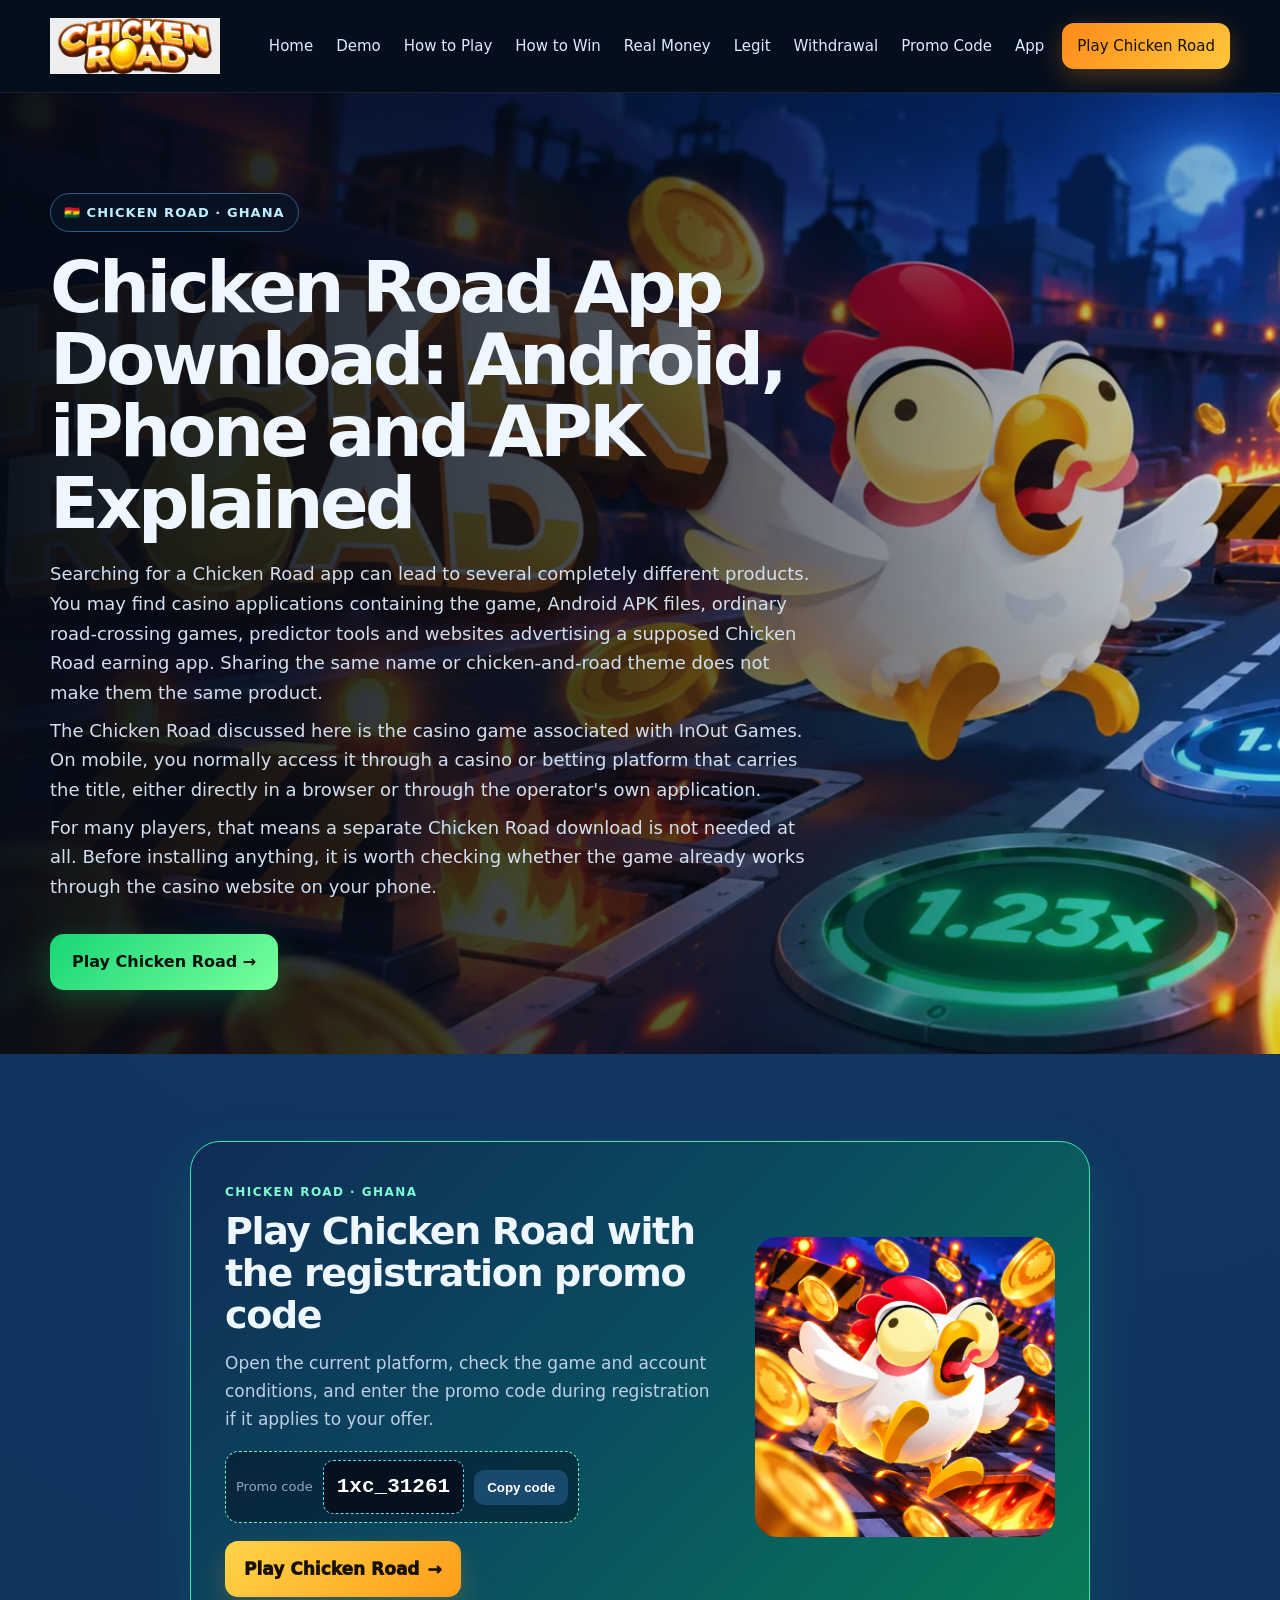
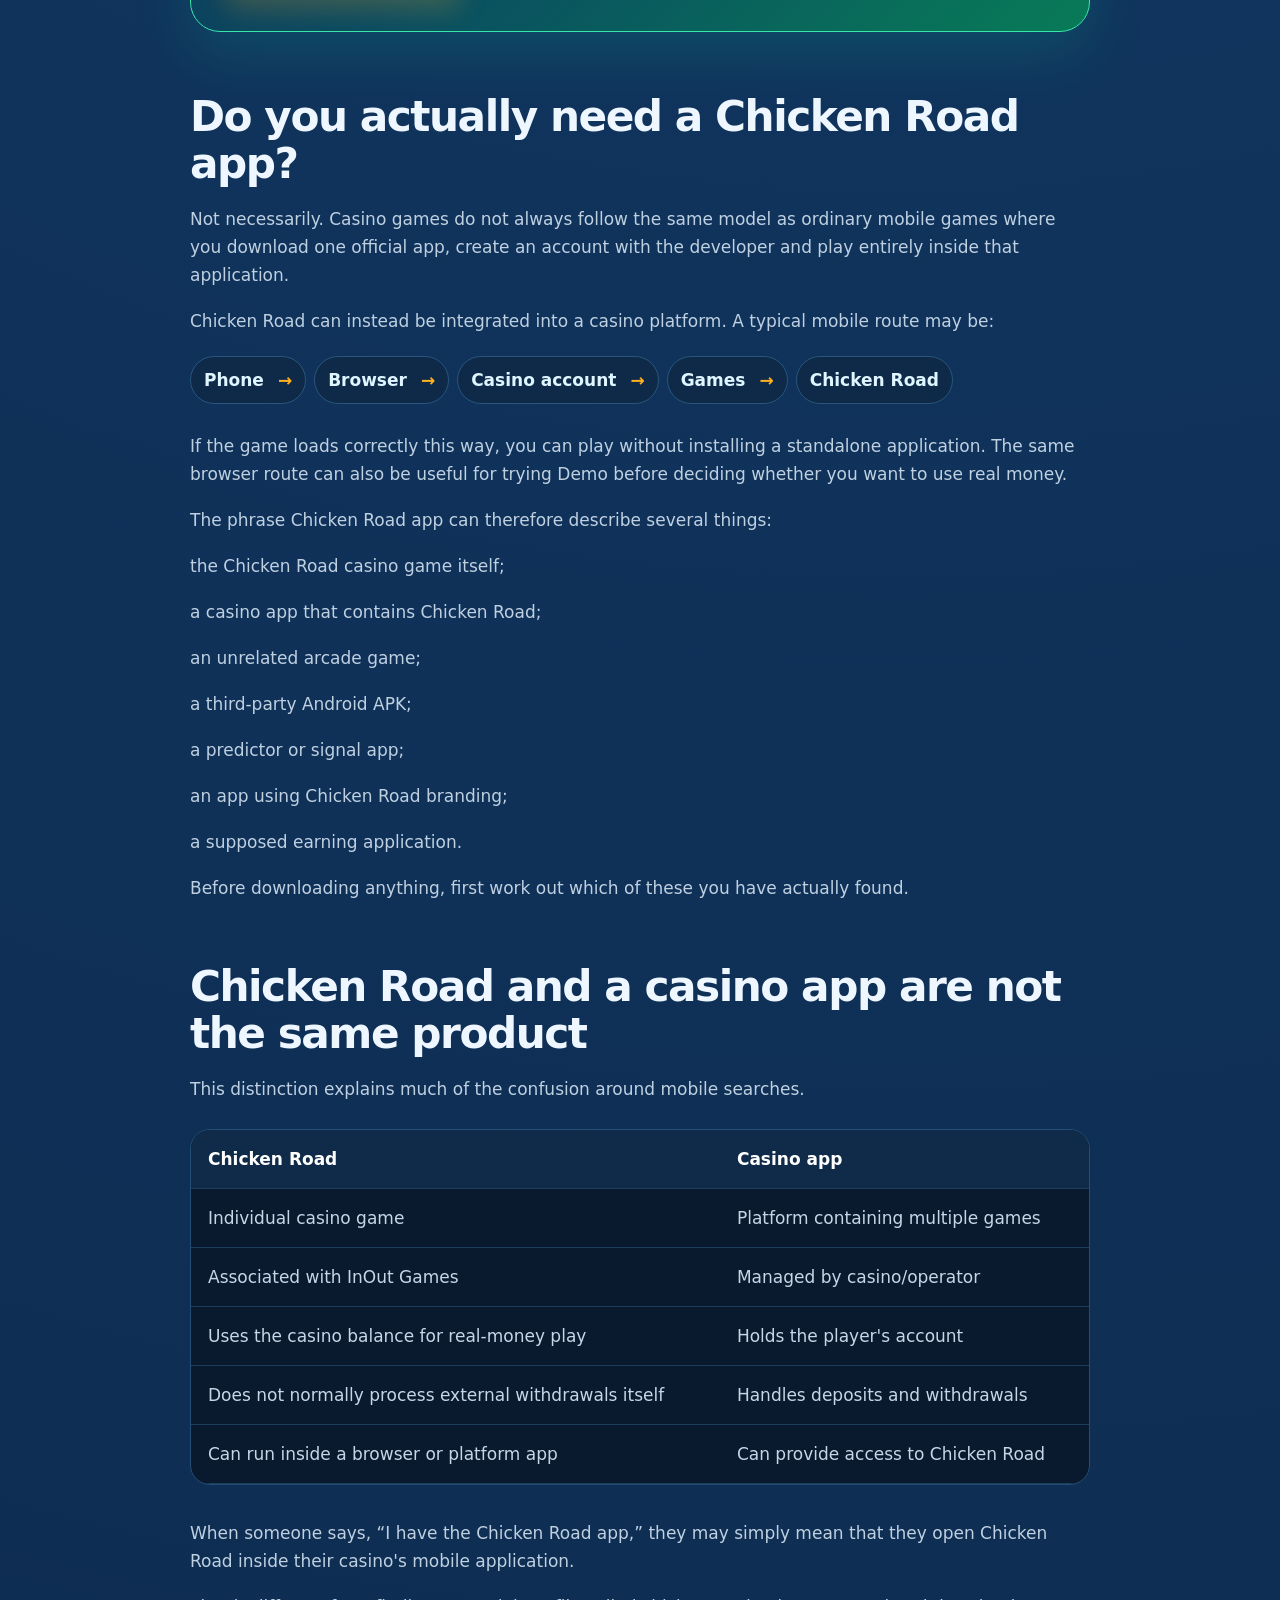
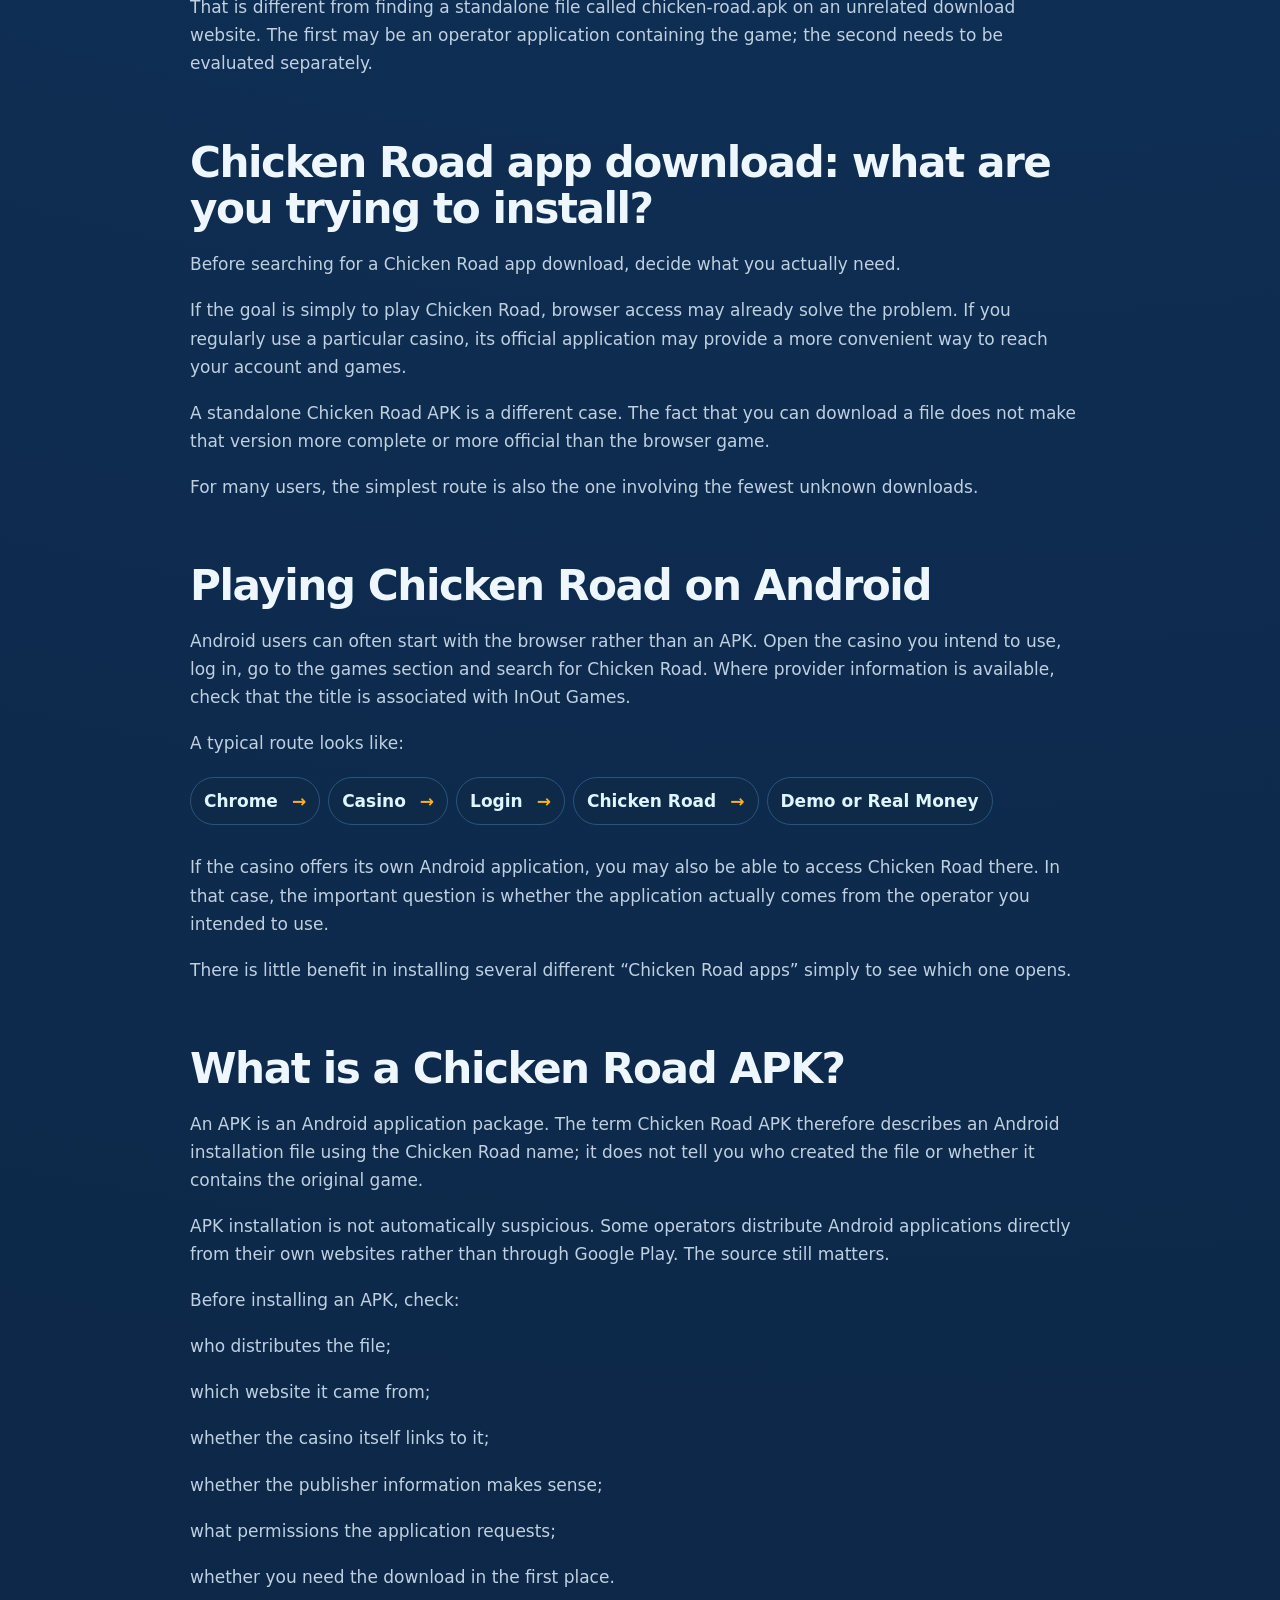
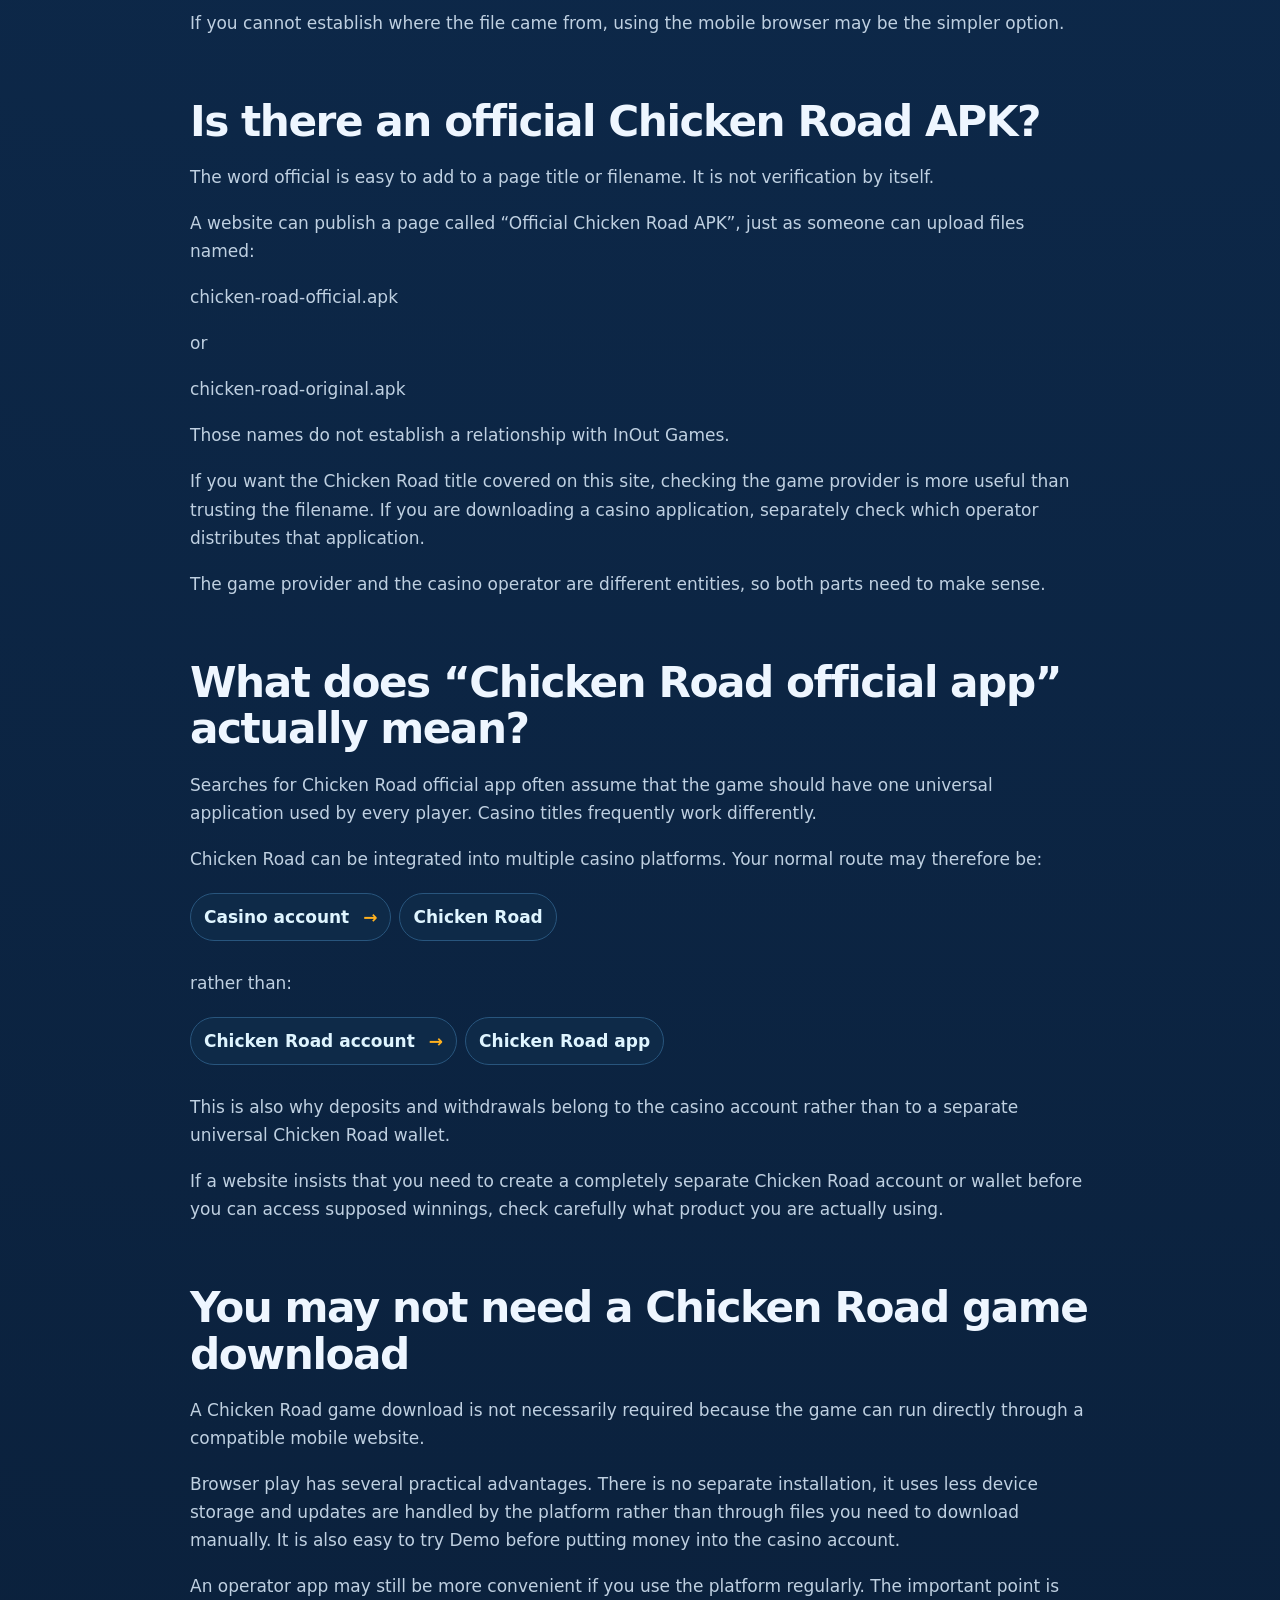
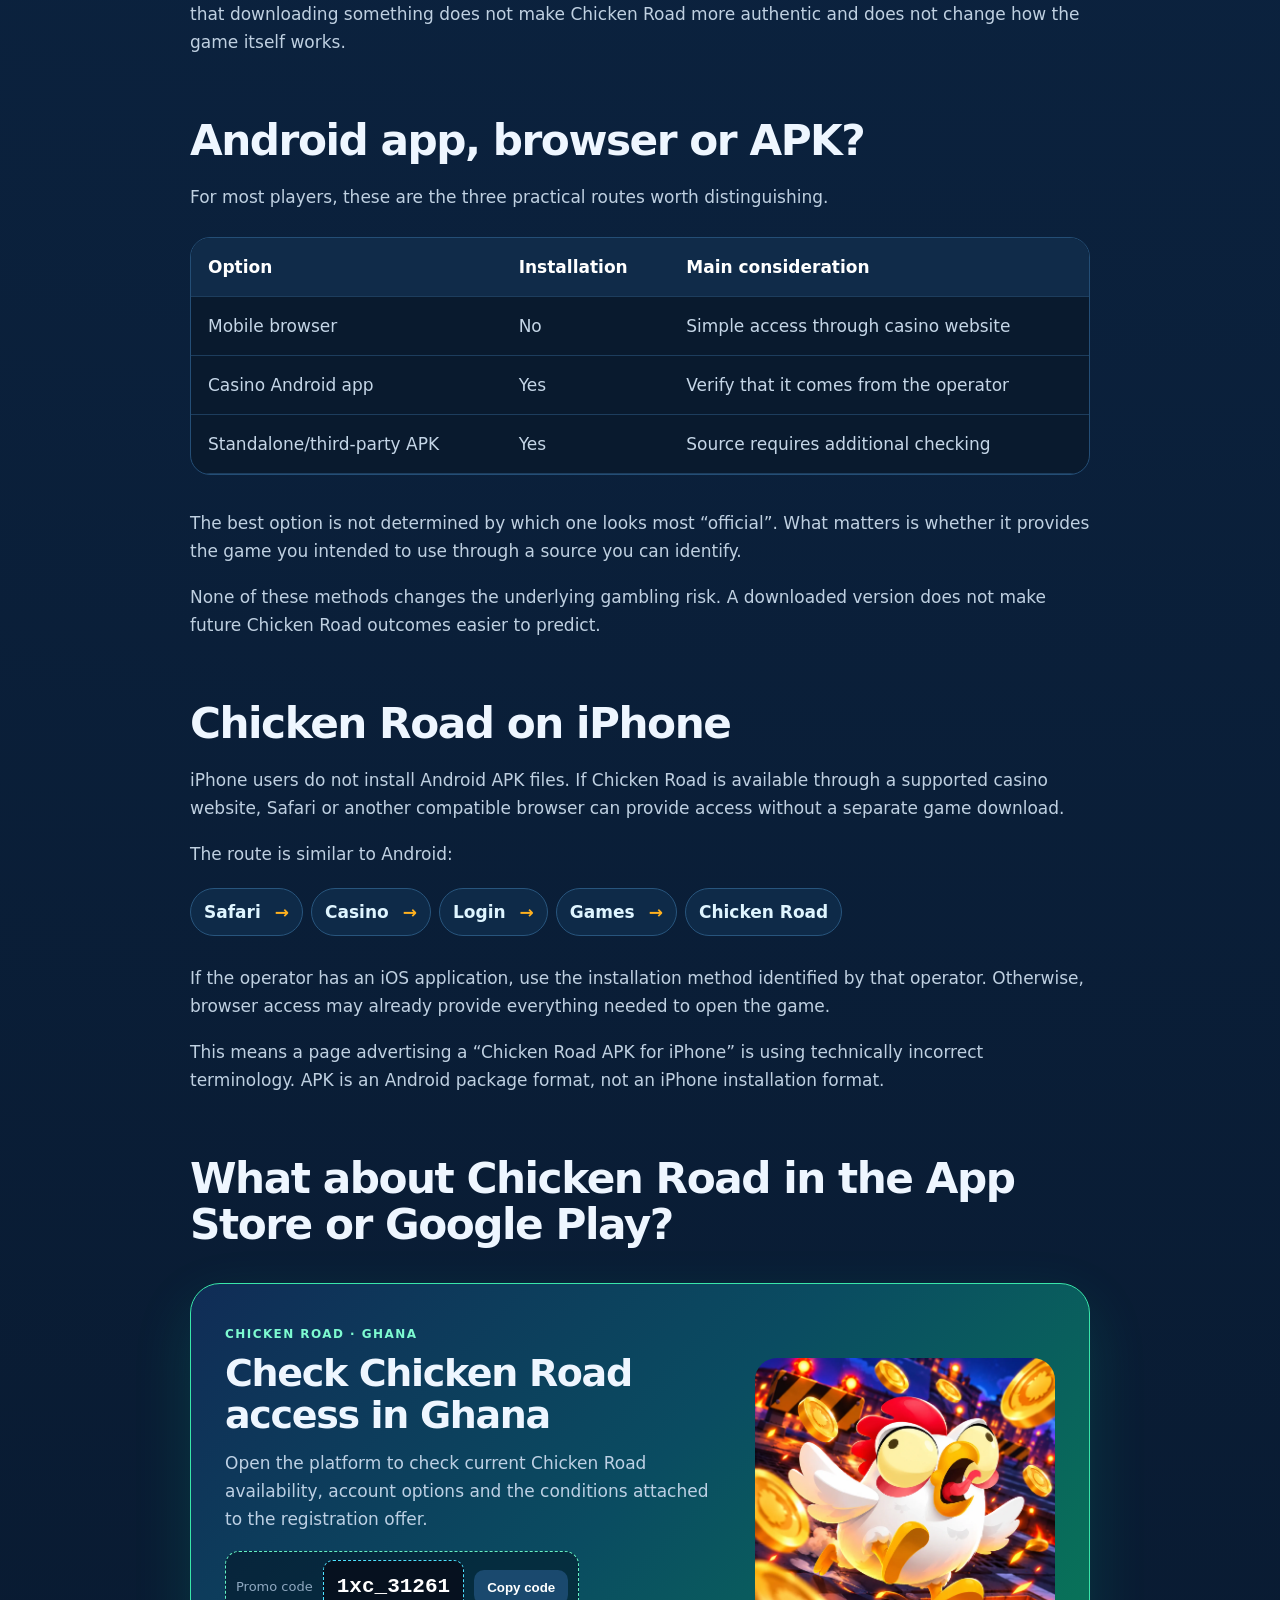
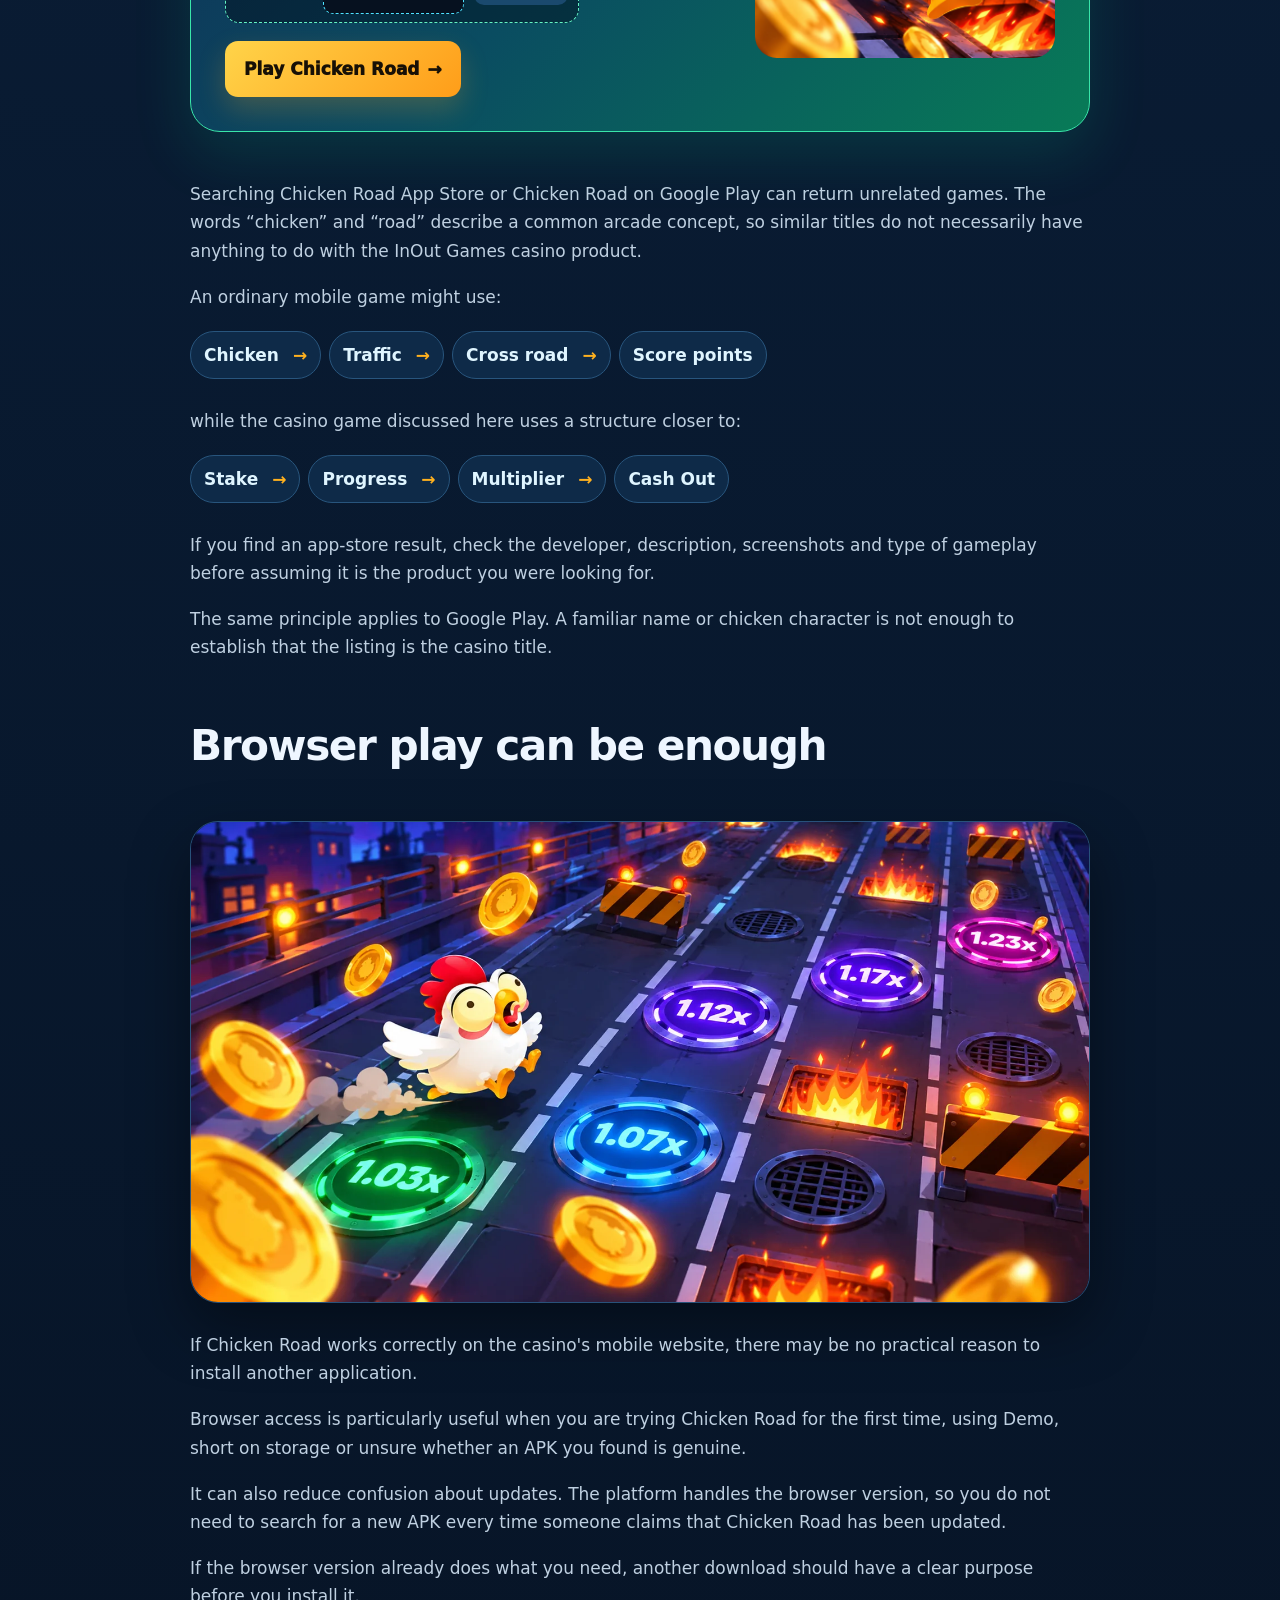
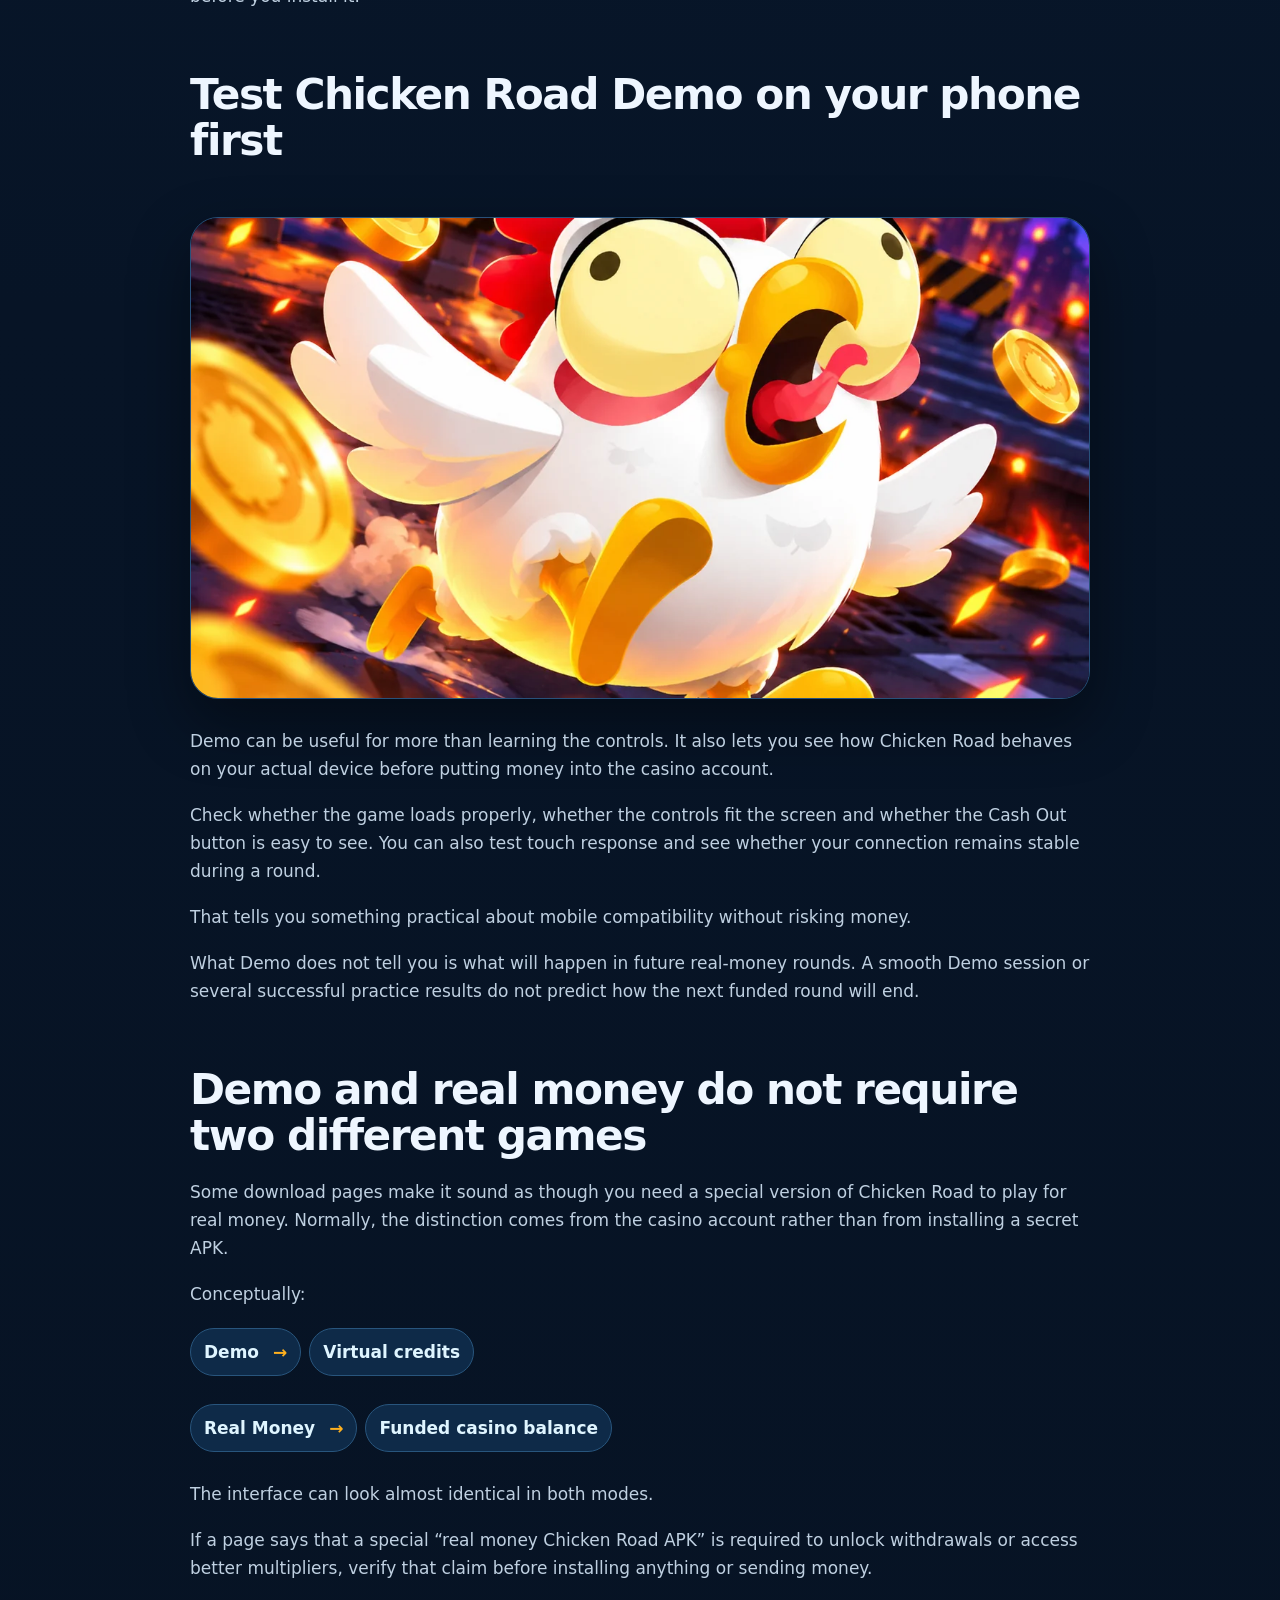
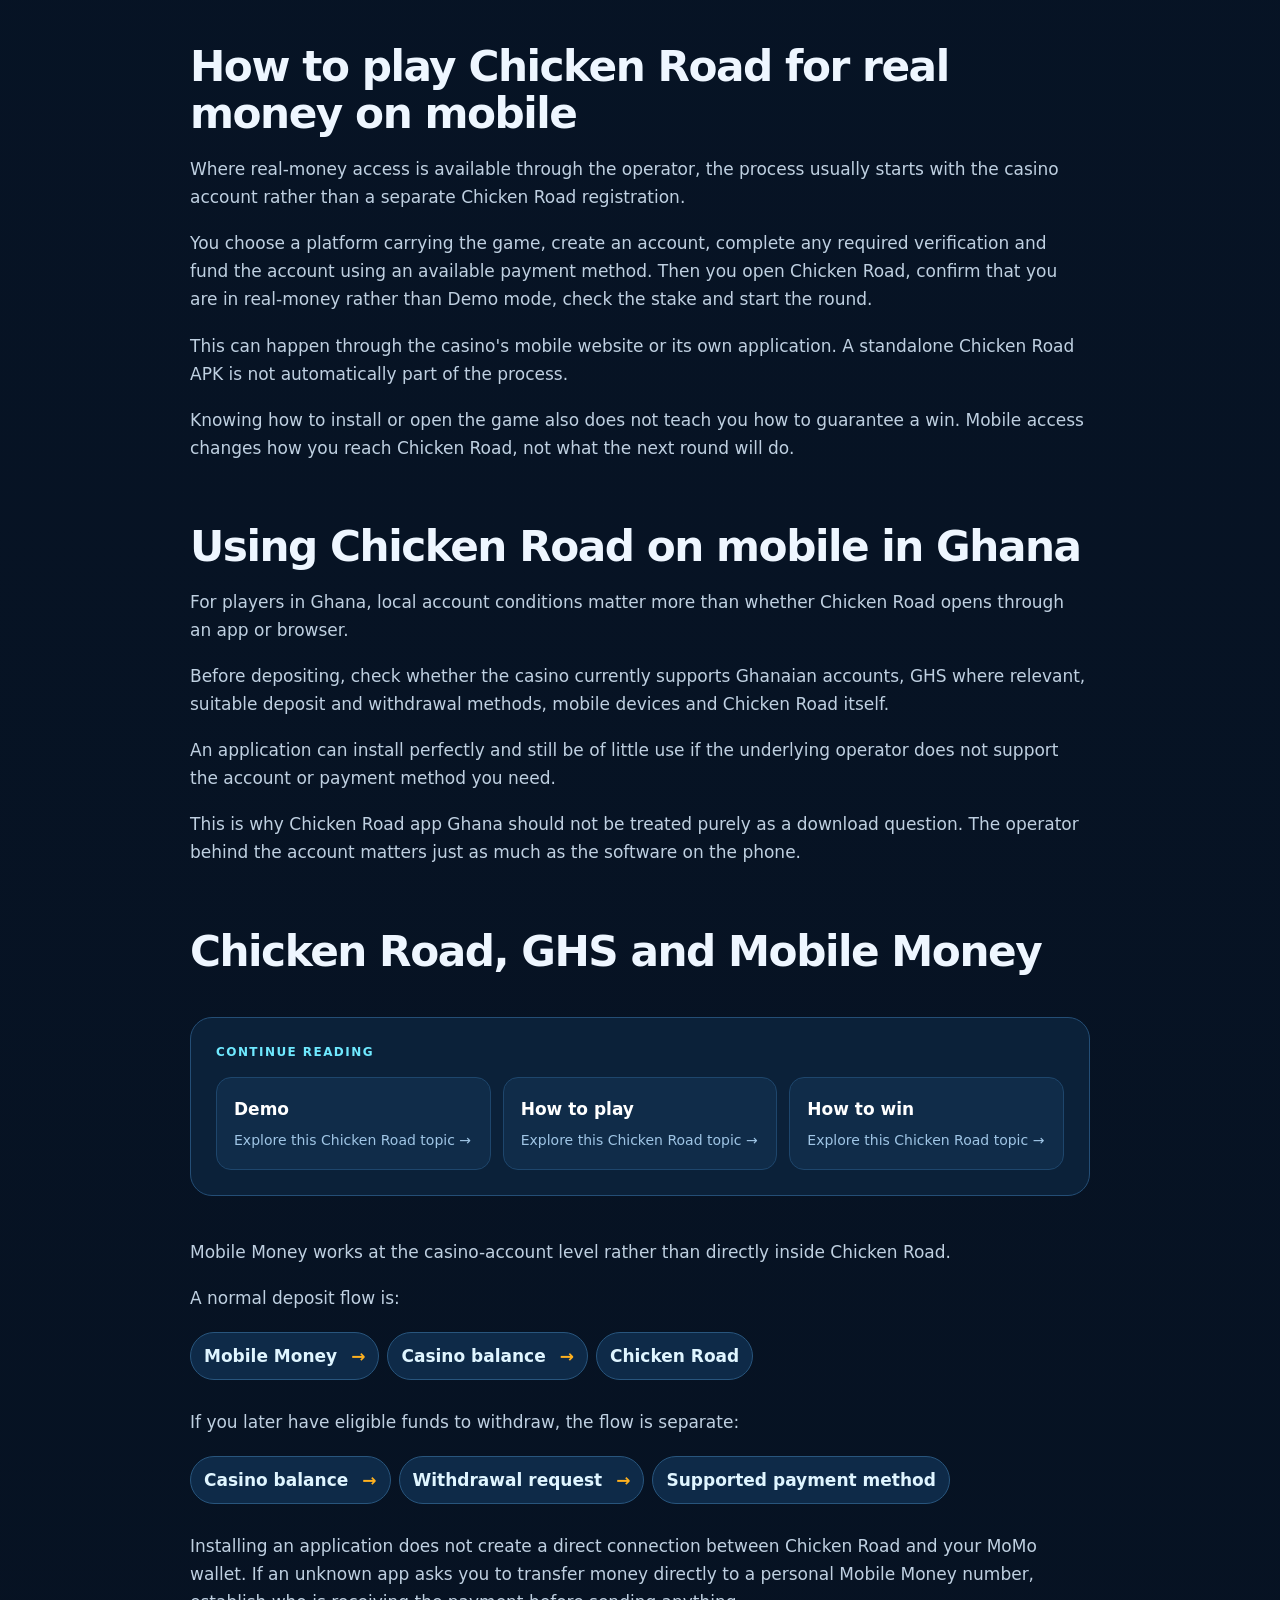
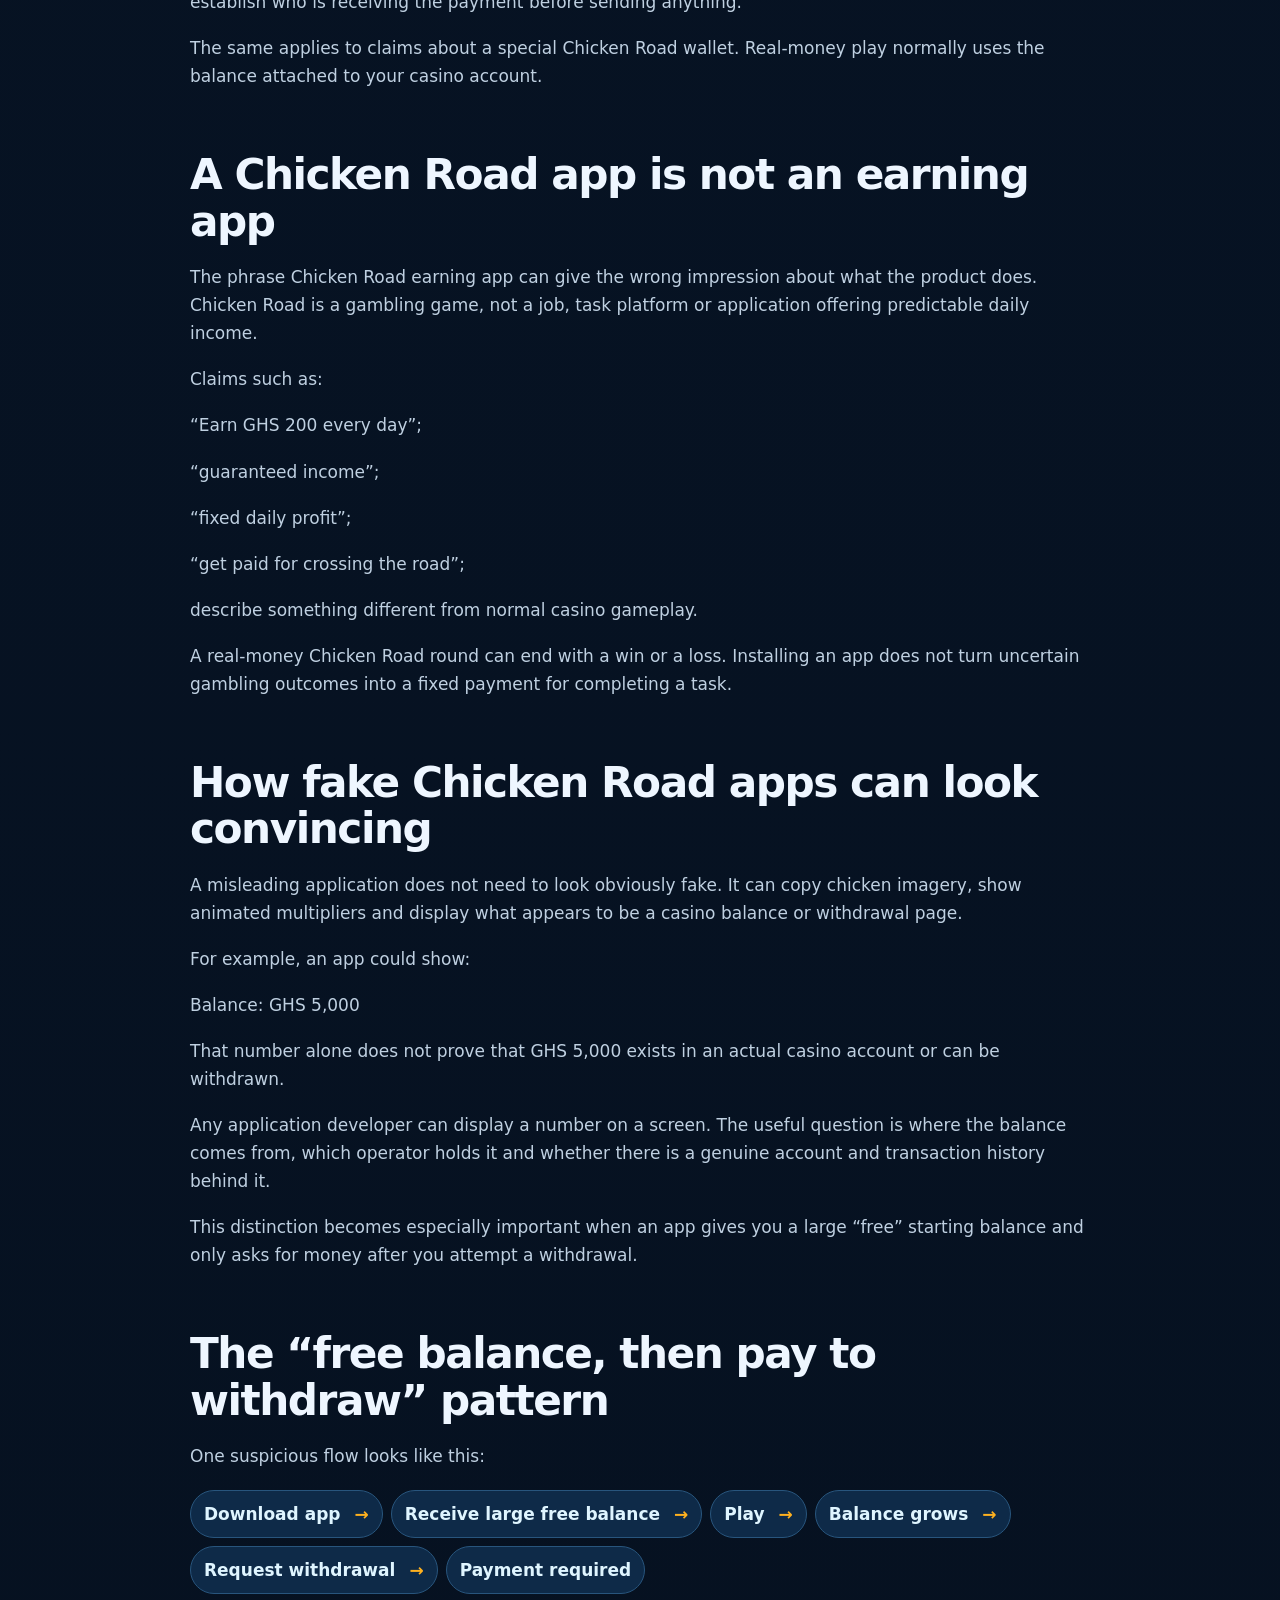
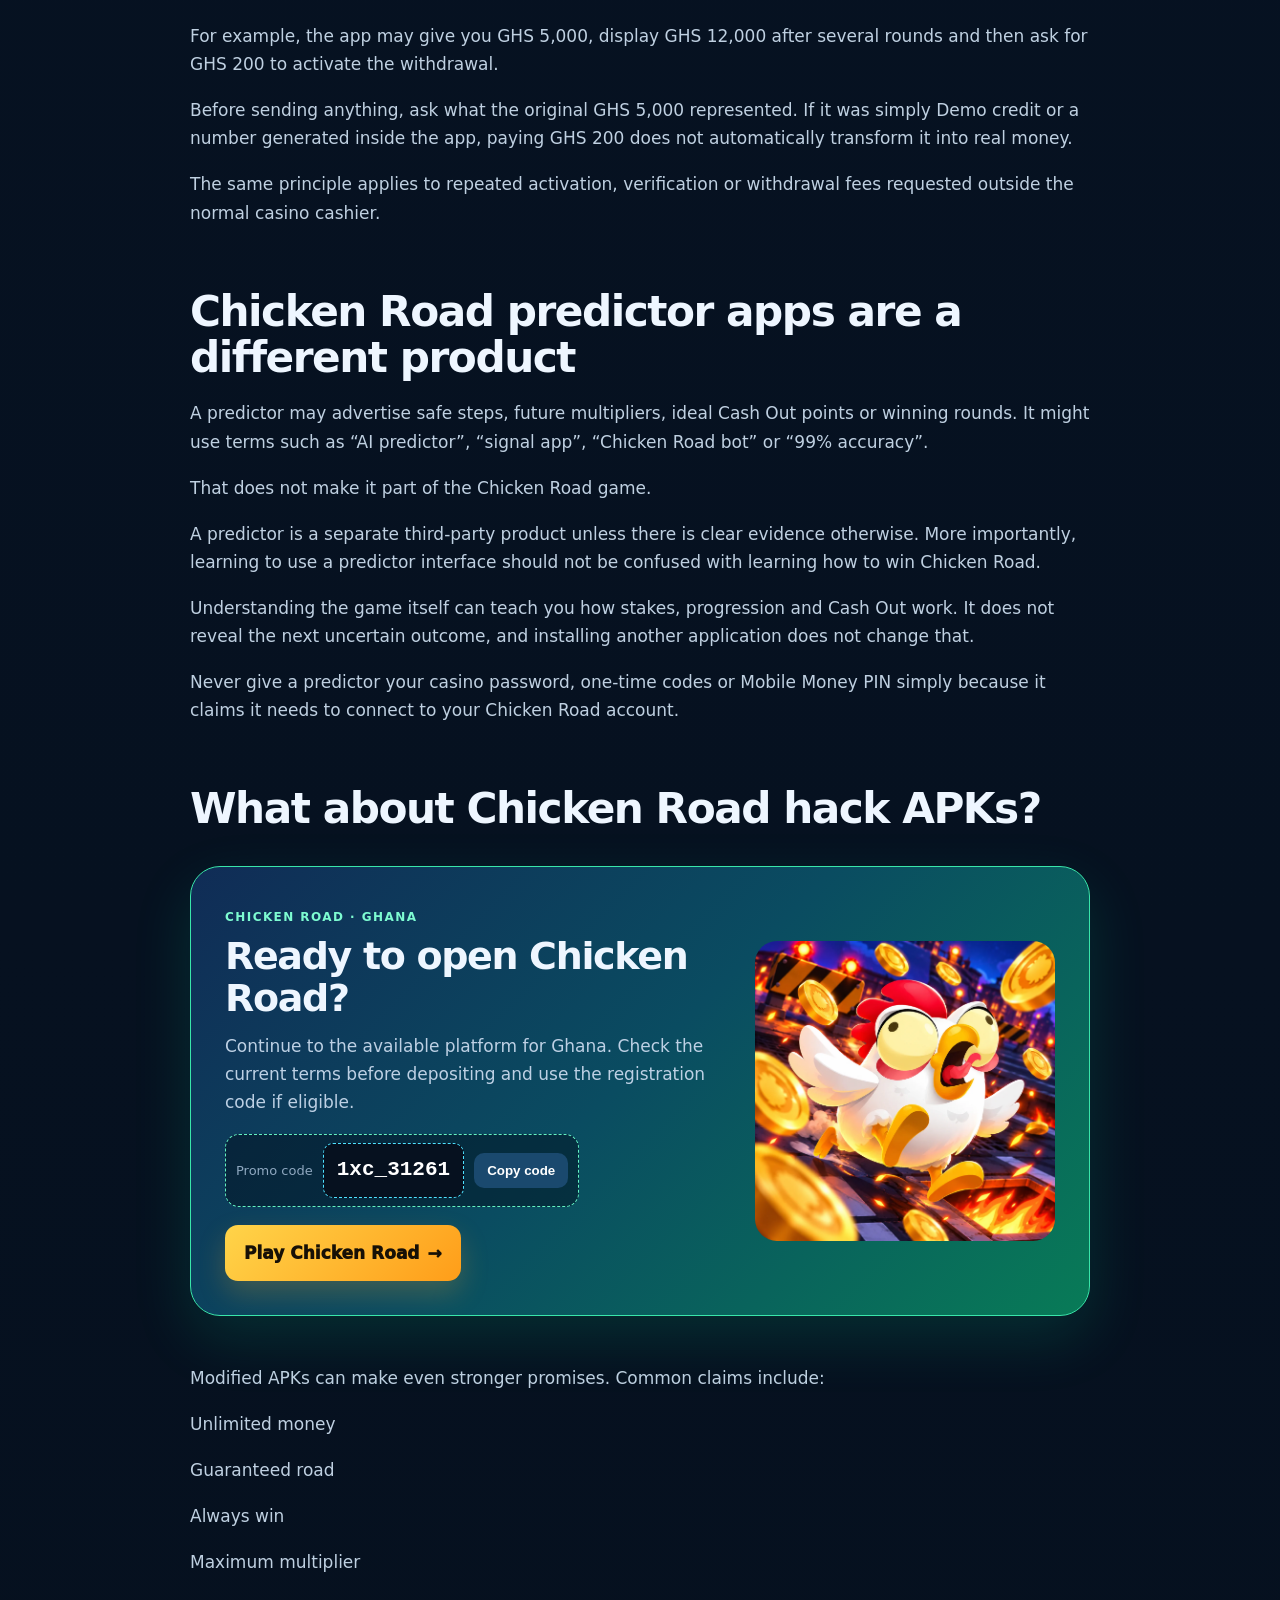
==== commit 0255634a: "Update" ====
--- a/chicken-road-app-download/index.html
+++ b/chicken-road-app-download/index.html
@@ -1 +1 @@
-<!doctype html><html lang="en-GH"><head><meta charset="utf-8"><meta name="viewport" content="width=device-width,initial-scale=1"><meta name="google-site-verification" content="nFR4UAhQhfF3JEUqetZrmdI6Ak3MQ-NBLoJH2c6ciEM"><title>Chicken Road App Download: APK for Android &amp; iPhone – Official or Fake?</title><meta name="description" content="Looking for the Chicken Road app in Ghana? Learn how to play on Android and iPhone, whether an official APK exists and how to avoid fake Chicken Road downloads."><link rel="canonical" href="https://duboiscentreghana.org/chicken-road-app-download/"><link rel="icon" href="/assets/favicon.ico"><link rel="stylesheet" href="/assets/style-final.css"></head><body><header class="top"><div class="wrap nav"><a class="brand" href="/"><img alt="Chicken Road" src="/assets/logo.webp"></a><nav class="desktop-nav"><a href="/">Home page</a><div class="nav-drop"><button type="button">Pages <span>⌄</span></button><div class="nav-drop-menu"><a href="/">Home page</a><a href="/chicken-road-demo/">Demo</a><a href="/how-to-play-chicken-road/">How to play</a><a href="/how-to-win-chicken-road/">How to win</a><a href="/chicken-road-real-money/">Real Money</a><a href="/is-chicken-road-legit/">Legit</a><a href="/chicken-road-withdrawal/">Withdrawal</a><a href="/chicken-road-promo-code/">Promo Code</a><a href="/chicken-road-app-download/">App</a></div></div><a class="play" href="/info/">Play Chicken Road</a></nav><button class="mobile-menu-toggle" type="button" aria-label="Open menu" aria-expanded="false" aria-controls="mobile-site-menu"><span></span><span></span><span></span></button><nav class="mobile-site-menu" id="mobile-site-menu" aria-label="Mobile navigation"><a href="/">Home page</a><a href="/chicken-road-demo/">Demo</a><a href="/how-to-play-chicken-road/">How to play</a><a href="/how-to-win-chicken-road/">How to win</a><a href="/chicken-road-real-money/">Real Money</a><a href="/is-chicken-road-legit/">Legit</a><a href="/chicken-road-withdrawal/">Withdrawal</a><a href="/chicken-road-promo-code/">Promo Code</a><a href="/chicken-road-app-download/">App</a><a class="mobile-play" href="/info/">Play Chicken Road</a></nav></div></header><main><section class="article-hero"><div class="article-hero-bg" style="background-image:linear-gradient(90deg,rgba(3,10,22,.96),rgba(3,10,22,.72) 48%,rgba(3,10,22,.12)),url('/assets/hero.webp')"></div><div class="wrap article-hero-inner"><span class="eyebrow">🇬🇭 CHICKEN ROAD · GHANA</span><h1>Chicken Road App Download: Android, iPhone and APK Explained</h1><div class="hero-text"><p>Searching for a Chicken Road app can lead to several completely different products. You may find casino applications containing the game, Android APK files, ordinary road-crossing games, predictor tools and websites advertising a supposed Chicken Road earning app. Sharing the same name or chicken-and-road theme does not make them the same product.</p><p>The Chicken Road discussed here is the casino game associated with InOut Games. On mobile, you normally access it through a casino or betting platform that carries the title, either directly in a browser or through the operator&#x27;s own application.</p><p>For many players, that means a separate Chicken Road download is not needed at all. Before installing anything, it is worth checking whether the game already works through the casino website on your phone.</p></div><a class="btn primary hero-ref" href="/info/">Play Chicken Road →</a></div></section><div class="wrap article-shell no-rail"><article class="article"><aside class="promo promo-bright"><div class="promo-copy"><span class="promo-kicker">CHICKEN ROAD · GHANA</span><h2>Play Chicken Road with the registration promo code</h2><p>Open the current platform, check the game and account conditions, and enter the promo code during registration if it applies to your offer.</p><div class="promo-code"><span>Promo code</span><strong>1xc_31261</strong><button data-copy="1xc_31261" type="button">Copy code</button></div></div><div class="promo-art"><img alt="Chicken Road" loading="lazy" src="/assets/chicken.webp"></div><a class="promo-btn" href="/info/">Play Chicken Road <span>→</span></a></aside><h2>Do you actually need a Chicken Road app?</h2><figure class="content-image"><img src="/assets/mobile.webp" alt="Do you actually need a Chicken Road app?" loading="lazy"></figure><p>Not necessarily. Casino games do not always follow the same model as ordinary mobile games where you download one official app, create an account with the developer and play entirely inside that application.</p><p>Chicken Road can instead be integrated into a casino platform. A typical mobile route may be:</p><div class="flow"><span>Phone</span><span>Browser</span><span>Casino account</span><span>Games</span><span>Chicken Road</span></div><p>If the game loads correctly this way, you can play without installing a standalone application. The same browser route can also be useful for trying Demo before deciding whether you want to use real money.</p><p>The phrase Chicken Road app can therefore describe several things:</p><p>the Chicken Road casino game itself;</p><p>a casino app that contains Chicken Road;</p><p>an unrelated arcade game;</p><p>a third-party Android APK;</p><p>a predictor or signal app;</p><p>an app using Chicken Road branding;</p><p>a supposed earning application.</p><p>Before downloading anything, first work out which of these you have actually found.</p><h2>Chicken Road and a casino app are not the same product</h2><p>This distinction explains much of the confusion around mobile searches.</p><div class="table-wrap"><table><tr><th>Chicken Road</th><th>Casino app</th></tr><tr><td>Individual casino game</td><td>Platform containing multiple games</td></tr><tr><td>Associated with InOut Games</td><td>Managed by casino/operator</td></tr><tr><td>Uses the casino balance for real-money play</td><td>Holds the player&#x27;s account</td></tr><tr><td>Does not normally process external withdrawals itself</td><td>Handles deposits and withdrawals</td></tr><tr><td>Can run inside a browser or platform app</td><td>Can provide access to Chicken Road</td></tr></table></div><p>When someone says, “I have the Chicken Road app,” they may simply mean that they open Chicken Road inside their casino&#x27;s mobile application.</p><p>That is different from finding a standalone file called chicken-road.apk on an unrelated download website. The first may be an operator application containing the game; the second needs to be evaluated separately.</p><h2>Chicken Road app download: what are you trying to install?</h2><p>Before searching for a Chicken Road app download, decide what you actually need.</p><p>If the goal is simply to play Chicken Road, browser access may already solve the problem. If you regularly use a particular casino, its official application may provide a more convenient way to reach your account and games.</p><p>A standalone Chicken Road APK is a different case. The fact that you can download a file does not make that version more complete or more official than the browser game.</p><p>For many users, the simplest route is also the one involving the fewest unknown downloads.</p><h2>Playing Chicken Road on Android</h2><p>Android users can often start with the browser rather than an APK. Open the casino you intend to use, log in, go to the games section and search for Chicken Road. Where provider information is available, check that the title is associated with InOut Games.</p><p>A typical route looks like:</p><div class="flow"><span>Chrome</span><span>Casino</span><span>Login</span><span>Chicken Road</span><span>Demo or Real Money</span></div><p>If the casino offers its own Android application, you may also be able to access Chicken Road there. In that case, the important question is whether the application actually comes from the operator you intended to use.</p><p>There is little benefit in installing several different “Chicken Road apps” simply to see which one opens.</p><h2>What is a Chicken Road APK?</h2><p>An APK is an Android application package. The term Chicken Road APK therefore describes an Android installation file using the Chicken Road name; it does not tell you who created the file or whether it contains the original game.</p><p>APK installation is not automatically suspicious. Some operators distribute Android applications directly from their own websites rather than through Google Play. The source still matters.</p><p>Before installing an APK, check:</p><p>who distributes the file;</p><p>which website it came from;</p><p>whether the casino itself links to it;</p><p>whether the publisher information makes sense;</p><p>what permissions the application requests;</p><p>whether you need the download in the first place.</p><p>If you cannot establish where the file came from, using the mobile browser may be the simpler option.</p><h2>Is there an official Chicken Road APK?</h2><p>The word official is easy to add to a page title or filename. It is not verification by itself.</p><p>A website can publish a page called “Official Chicken Road APK”, just as someone can upload files named:</p><p>chicken-road-official.apk</p><p>or</p><p>chicken-road-original.apk</p><p>Those names do not establish a relationship with InOut Games.</p><p>If you want the Chicken Road title covered on this site, checking the game provider is more useful than trusting the filename. If you are downloading a casino application, separately check which operator distributes that application.</p><p>The game provider and the casino operator are different entities, so both parts need to make sense.</p><h2>What does “Chicken Road official app” actually mean?</h2><p>Searches for Chicken Road official app often assume that the game should have one universal application used by every player. Casino titles frequently work differently.</p><p>Chicken Road can be integrated into multiple casino platforms. Your normal route may therefore be:</p><div class="flow"><span>Casino account</span><span>Chicken Road</span></div><p>rather than:</p><div class="flow"><span>Chicken Road account</span><span>Chicken Road app</span></div><p>This is also why deposits and withdrawals belong to the casino account rather than to a separate universal Chicken Road wallet.</p><p>If a website insists that you need to create a completely separate Chicken Road account or wallet before you can access supposed winnings, check carefully what product you are actually using.</p><h2>You may not need a Chicken Road game download</h2><p>A Chicken Road game download is not necessarily required because the game can run directly through a compatible mobile website.</p><p>Browser play has several practical advantages. There is no separate installation, it uses less device storage and updates are handled by the platform rather than through files you need to download manually. It is also easy to try Demo before putting money into the casino account.</p><p>An operator app may still be more convenient if you use the platform regularly. The important point is that downloading something does not make Chicken Road more authentic and does not change how the game itself works.</p><h2>Android app, browser or APK?</h2><p>For most players, these are the three practical routes worth distinguishing.</p><div class="table-wrap"><table><tr><th>Option</th><th>Installation</th><th>Main consideration</th></tr><tr><td>Mobile browser</td><td>No</td><td>Simple access through casino website</td></tr><tr><td>Casino Android app</td><td>Yes</td><td>Verify that it comes from the operator</td></tr><tr><td>Standalone/third-party APK</td><td>Yes</td><td>Source requires additional checking</td></tr></table></div><p>The best option is not determined by which one looks most “official”. What matters is whether it provides the game you intended to use through a source you can identify.</p><p>None of these methods changes the underlying gambling risk. A downloaded version does not make future Chicken Road outcomes easier to predict.</p><h2>Chicken Road on iPhone</h2><p>iPhone users do not install Android APK files. If Chicken Road is available through a supported casino website, Safari or another compatible browser can provide access without a separate game download.</p><p>The route is similar to Android:</p><div class="flow"><span>Safari</span><span>Casino</span><span>Login</span><span>Games</span><span>Chicken Road</span></div><p>If the operator has an iOS application, use the installation method identified by that operator. Otherwise, browser access may already provide everything needed to open the game.</p><p>This means a page advertising a “Chicken Road APK for iPhone” is using technically incorrect terminology. APK is an Android package format, not an iPhone installation format.</p><h2>What about Chicken Road in the App Store or Google Play?</h2><aside class="promo promo-bright"><div class="promo-copy"><span class="promo-kicker">CHICKEN ROAD · GHANA</span><h2>Check Chicken Road access in Ghana</h2><p>Open the platform to check current Chicken Road availability, account options and the conditions attached to the registration offer.</p><div class="promo-code"><span>Promo code</span><strong>1xc_31261</strong><button data-copy="1xc_31261" type="button">Copy code</button></div></div><div class="promo-art"><img alt="Chicken Road" loading="lazy" src="/assets/chicken.webp"></div><a class="promo-btn" href="/info/">Play Chicken Road <span>→</span></a></aside><p>Searching Chicken Road App Store or Chicken Road on Google Play can return unrelated games. The words “chicken” and “road” describe a common arcade concept, so similar titles do not necessarily have anything to do with the InOut Games casino product.</p><p>An ordinary mobile game might use:</p><div class="flow"><span>Chicken</span><span>Traffic</span><span>Cross road</span><span>Score points</span></div><p>while the casino game discussed here uses a structure closer to:</p><div class="flow"><span>Stake</span><span>Progress</span><span>Multiplier</span><span>Cash Out</span></div><p>If you find an app-store result, check the developer, description, screenshots and type of gameplay before assuming it is the product you were looking for.</p><p>The same principle applies to Google Play. A familiar name or chicken character is not enough to establish that the listing is the casino title.</p><h2>Browser play can be enough</h2><figure class="content-image"><img src="/assets/gameplay.webp" alt="Browser play can be enough" loading="lazy"></figure><p>If Chicken Road works correctly on the casino&#x27;s mobile website, there may be no practical reason to install another application.</p><p>Browser access is particularly useful when you are trying Chicken Road for the first time, using Demo, short on storage or unsure whether an APK you found is genuine.</p><p>It can also reduce confusion about updates. The platform handles the browser version, so you do not need to search for a new APK every time someone claims that Chicken Road has been updated.</p><p>If the browser version already does what you need, another download should have a clear purpose before you install it.</p><h2>Test Chicken Road Demo on your phone first</h2><figure class="content-image"><img src="/assets/chicken.webp" alt="Test Chicken Road Demo on your phone first" loading="lazy"></figure><p>Demo can be useful for more than learning the controls. It also lets you see how Chicken Road behaves on your actual device before putting money into the casino account.</p><p>Check whether the game loads properly, whether the controls fit the screen and whether the Cash Out button is easy to see. You can also test touch response and see whether your connection remains stable during a round.</p><p>That tells you something practical about mobile compatibility without risking money.</p><p>What Demo does not tell you is what will happen in future real-money rounds. A smooth Demo session or several successful practice results do not predict how the next funded round will end.</p><h2>Demo and real money do not require two different games</h2><p>Some download pages make it sound as though you need a special version of Chicken Road to play for real money. Normally, the distinction comes from the casino account rather than from installing a secret APK.</p><p>Conceptually:</p><div class="flow"><span>Demo</span><span>Virtual credits</span></div><div class="flow"><span>Real Money</span><span>Funded casino balance</span></div><p>The interface can look almost identical in both modes.</p><p>If a page says that a special “real money Chicken Road APK” is required to unlock withdrawals or access better multipliers, verify that claim before installing anything or sending money.</p><h2>How to play Chicken Road for real money on mobile</h2><p>Where real-money access is available through the operator, the process usually starts with the casino account rather than a separate Chicken Road registration.</p><p>You choose a platform carrying the game, create an account, complete any required verification and fund the account using an available payment method. Then you open Chicken Road, confirm that you are in real-money rather than Demo mode, check the stake and start the round.</p><p>This can happen through the casino&#x27;s mobile website or its own application. A standalone Chicken Road APK is not automatically part of the process.</p><p>Knowing how to install or open the game also does not teach you how to guarantee a win. Mobile access changes how you reach Chicken Road, not what the next round will do.</p><h2>Using Chicken Road on mobile in Ghana</h2><p>For players in Ghana, local account conditions matter more than whether Chicken Road opens through an app or browser.</p><p>Before depositing, check whether the casino currently supports Ghanaian accounts, GHS where relevant, suitable deposit and withdrawal methods, mobile devices and Chicken Road itself.</p><p>An application can install perfectly and still be of little use if the underlying operator does not support the account or payment method you need.</p><p>This is why Chicken Road app Ghana should not be treated purely as a download question. The operator behind the account matters just as much as the software on the phone.</p><h2>Chicken Road, GHS and Mobile Money</h2><aside class="related"><span class="related-label">Continue reading</span><div class="related-grid"><a href="/chicken-road-demo/"><strong>Demo</strong><span>Explore this Chicken Road topic →</span></a><a href="/how-to-play-chicken-road/"><strong>How to play</strong><span>Explore this Chicken Road topic →</span></a><a href="/how-to-win-chicken-road/"><strong>How to win</strong><span>Explore this Chicken Road topic →</span></a></div></aside><p>Mobile Money works at the casino-account level rather than directly inside Chicken Road.</p><p>A normal deposit flow is:</p><div class="flow"><span>Mobile Money</span><span>Casino balance</span><span>Chicken Road</span></div><p>If you later have eligible funds to withdraw, the flow is separate:</p><div class="flow"><span>Casino balance</span><span>Withdrawal request</span><span>Supported payment method</span></div><p>Installing an application does not create a direct connection between Chicken Road and your MoMo wallet. If an unknown app asks you to transfer money directly to a personal Mobile Money number, establish who is receiving the payment before sending anything.</p><p>The same applies to claims about a special Chicken Road wallet. Real-money play normally uses the balance attached to your casino account.</p><h2>A Chicken Road app is not an earning app</h2><p>The phrase Chicken Road earning app can give the wrong impression about what the product does. Chicken Road is a gambling game, not a job, task platform or application offering predictable daily income.</p><p>Claims such as:</p><p>“Earn GHS 200 every day”;</p><p>“guaranteed income”;</p><p>“fixed daily profit”;</p><p>“get paid for crossing the road”;</p><p>describe something different from normal casino gameplay.</p><p>A real-money Chicken Road round can end with a win or a loss. Installing an app does not turn uncertain gambling outcomes into a fixed payment for completing a task.</p><h2>How fake Chicken Road apps can look convincing</h2><p>A misleading application does not need to look obviously fake. It can copy chicken imagery, show animated multipliers and display what appears to be a casino balance or withdrawal page.</p><p>For example, an app could show:</p><p>Balance: GHS 5,000</p><p>That number alone does not prove that GHS 5,000 exists in an actual casino account or can be withdrawn.</p><p>Any application developer can display a number on a screen. The useful question is where the balance comes from, which operator holds it and whether there is a genuine account and transaction history behind it.</p><p>This distinction becomes especially important when an app gives you a large “free” starting balance and only asks for money after you attempt a withdrawal.</p><h2>The “free balance, then pay to withdraw” pattern</h2><p>One suspicious flow looks like this:</p><div class="flow"><span>Download app</span><span>Receive large free balance</span><span>Play</span><span>Balance grows</span><span>Request withdrawal</span><span>Payment required</span></div><p>For example, the app may give you GHS 5,000, display GHS 12,000 after several rounds and then ask for GHS 200 to activate the withdrawal.</p><p>Before sending anything, ask what the original GHS 5,000 represented. If it was simply Demo credit or a number generated inside the app, paying GHS 200 does not automatically transform it into real money.</p><p>The same principle applies to repeated activation, verification or withdrawal fees requested outside the normal casino cashier.</p><h2>Chicken Road predictor apps are a different product</h2><p>A predictor may advertise safe steps, future multipliers, ideal Cash Out points or winning rounds. It might use terms such as “AI predictor”, “signal app”, “Chicken Road bot” or “99% accuracy”.</p><p>That does not make it part of the Chicken Road game.</p><p>A predictor is a separate third-party product unless there is clear evidence otherwise. More importantly, learning to use a predictor interface should not be confused with learning how to win Chicken Road.</p><p>Understanding the game itself can teach you how stakes, progression and Cash Out work. It does not reveal the next uncertain outcome, and installing another application does not change that.</p><p>Never give a predictor your casino password, one-time codes or Mobile Money PIN simply because it claims it needs to connect to your Chicken Road account.</p><h2>What about Chicken Road hack APKs?</h2><aside class="promo promo-bright"><div class="promo-copy"><span class="promo-kicker">CHICKEN ROAD · GHANA</span><h2>Ready to open Chicken Road?</h2><p>Continue to the available platform for Ghana. Check the current terms before depositing and use the registration code if eligible.</p><div class="promo-code"><span>Promo code</span><strong>1xc_31261</strong><button data-copy="1xc_31261" type="button">Copy code</button></div></div><div class="promo-art"><img alt="Chicken Road" loading="lazy" src="/assets/chicken.webp"></div><a class="promo-btn" href="/info/">Play Chicken Road <span>→</span></a></aside><p>Modified APKs can make even stronger promises. Common claims include:</p><p>Unlimited money</p><p>Guaranteed road</p><p>Always win</p><p>Maximum multiplier</p><p>Unlocked algorithm</p><p>There are two separate problems here. First, downloading modified gambling software from an unknown source creates a security risk. Second, changing what an application displays on your phone does not demonstrate that it controls the actual casino result or balance held by the operator.</p><p>A Chicken Road Mod APK unlimited money could display an enormous local balance without that money existing anywhere outside the modified application.</p><p>The same applies to “always win” versions. A claim written on a download page is not evidence that the file can change server-side game outcomes.</p><h2>Can an APK increase Chicken Road RTP?</h2><p>Do not assume that installing another file can alter the underlying game mathematics because the download page says “99% RTP version” or “high win APK”.</p><p>Those are marketing claims until there is evidence showing what has actually been changed.</p><p>If your goal is to use the Chicken Road title associated with InOut Games, accessing the provider version through a platform you have checked is more meaningful than searching for an APK claiming unusually favourable results.</p><p>Again, the installation method does not teach you how to predict the next round.</p><h2>Check permissions before installing an Android APK</h2><p>If you do decide to install an Android application, review the permissions it requests. Network access can make sense for an online casino platform, but unrelated access deserves more scrutiny.</p><p>Be particularly cautious if an unfamiliar Chicken Road APK wants broad access to:</p><p>SMS;</p><p>contacts;</p><p>call logs;</p><p>accessibility services;</p><p>unrelated files.</p><p>A permission request does not automatically prove malicious behaviour, but you should be able to understand why the application needs the access.</p><p>If the answer is unclear and Chicken Road already works in your browser, installing the file may provide little benefit.</p><h2>Never connect a predictor with your casino password</h2><p>Your casino credentials belong with the operator whose account you created. A third-party application asking you to “connect Chicken Road” by entering the same username and password would receive access to those credentials.</p><p>The same applies to one-time authentication codes and Mobile Money PINs.</p><p>No supposed prediction feature is a good reason to hand over control of a casino or payment account. If an application claims it cannot reveal winning signals without your casino password, treat that as a separate account-security issue rather than a normal Chicken Road feature.</p><h2>How to check a Chicken Road APK before installing</h2><p>You do not need a complicated technical audit to make a few useful checks.</p><p>First, look at the source. Did you reach the file through the casino you intended to use, or through an unrelated download page?</p><p>Then check the publisher and purpose. Is this clearly a casino application containing Chicken Road, or is it presented as a mysterious standalone version with features you have not seen in normal gameplay?</p><p>Finally, review the permissions and claims. Guaranteed wins, fixed daily income, unlimited real money and requests for casino or MoMo credentials are much more important warning signs than whether the filename contains the word “official”.</p><p>A simple checklist is:</p><p>source can be identified;</p><p>publisher makes sense;</p><p>purpose of the app is clear;</p><p>permissions match its function;</p><p>no guaranteed-win claims;</p><p>no fixed-income promises;</p><p>no request for your MoMo PIN;</p><p>no predictor requesting casino credentials;</p><p>browser play has been considered first.</p><h2>“Official”, “original” and “2026” in a filename prove nothing</h2><p>Anyone uploading a file can choose its filename. Words such as official, original, real, 2026 or Ghana do not establish who developed or distributed the software.</p><p>The same is true of page titles. “Chicken Road Official App Ghana 2026” may be written purely for search traffic.</p><p>Check the actual source, provider and operator instead. Those details tell you more than promotional words attached to the download button.</p><h2>Chicken Road app login and account access</h2><p>If you play through a casino application, you normally log in using the account belonging to that casino.</p><p>For example:</p><div class="flow"><span>Casino A account</span><span>Casino A app</span><span>Chicken Road</span></div><p>and:</p><div class="flow"><span>Casino B account</span><span>Casino B platform</span><span>Chicken Road</span></div><p>are separate environments.</p><p>Playing Chicken Road does not normally create one universal login that works across every casino. If you forget the password, use the password-recovery process of the operator where the account exists.</p><p>There is no need to search for a third-party “Chicken Road password recovery app” or pay someone to restore access.</p><h2>Updating the app safely</h2><p>If you use browser access, game updates are generally handled by the platform without you manually downloading a new Chicken Road file.</p><p>If you use a casino application, follow the operator&#x27;s normal update process. Be cautious with unexpected messages saying that a special Chicken Road update is mandatory.</p><p>A message such as “update now or lose your winnings” uses urgency to push an installation. Instead of following the link immediately, open the casino through your normal route and check whether the operator actually mentions an update.</p><h2>What to do if Chicken Road is not working</h2><p>If Chicken Road stops loading on your phone, downloading another APK should not be the first response.</p><p>Start with basic troubleshooting:</p><p>Check your internet connection.</p><p>Refresh or reopen the game.</p><p>Restart the browser if necessary.</p><p>Log back into the casino.</p><p>Try another supported browser.</p><p>Check whether the casino platform itself is working.</p><p>Update the operator app through its normal process if applicable.</p><p>Contact official support if the problem continues.</p><p>An endless loading screen can be caused by the connection, browser, temporary platform issues or game availability.</p><p>Do not deposit additional money because someone tells you the balance needs to be “activated” before Chicken Road will finish loading. Loading and account funding are separate issues.</p><h2>Connection quality matters on mobile</h2><p>Chicken Road is an online game, so an unstable connection can affect the experience. Before starting a real-money round over mobile data, check that the signal is reasonably stable and that you have enough data available.</p><p>If the connection drops during a round, reopen the casino and check the game or account history before assuming that the stake or result has disappeared.</p><p>Public Wi-Fi adds another consideration because you are logging into an account that may contain personal and payment information. Use the genuine HTTPS platform and avoid leaving the casino logged in on shared devices.</p><p>A screen lock or biometric authentication can also help protect access to the phone itself.</p><h2>What if the app is not available in Ghana?</h2><p>App-store availability can vary by country, but an absent listing does not automatically tell you whether Chicken Road is available through a browser.</p><p>Check the casino&#x27;s current conditions for Ghanaian players. Technical access and account eligibility are not always the same thing.</p><p>Changing personal information or using false account details simply to bypass a restriction can create problems later, particularly if verification is required before a withdrawal.</p><p>The same applies to VPNs. A VPN can change the apparent network location, but it does not rewrite the operator&#x27;s account rules.</p><h2>App, browser or APK: which option makes sense?</h2><p>For most players, the simplest option is the one that provides reliable access without introducing an unnecessary download.</p><p>If Chicken Road works well through the casino&#x27;s mobile website, the browser may be enough. If you regularly use an operator and it provides its own application, that app may be more convenient for accessing the account.</p><p>A random standalone APK deserves more scrutiny because you need to establish who made it, what it does and why you need it.</p><p>The choice between browser and app affects convenience. It does not change the fact that Chicken Road remains a gambling game with uncertain outcomes.</p><h2>Chicken Road app safety checklist</h2><p>Before installing anything labelled Chicken Road, check the important points together:</p><p>I know whether this is Chicken Road itself or a casino application.</p><p>I know who distributes the app.</p><p>I reached the download through a source I can identify.</p><p>The app does not promise guaranteed income.</p><p>It does not sell guaranteed winning signals as part of the game.</p><p>It does not ask for my Mobile Money PIN.</p><p>A predictor does not require my casino password.</p><p>The requested permissions make sense.</p><p>I have checked whether browser play makes the download unnecessary.</p><p>These checks are more useful than trusting the words “official app” on a download page.</p><h2 class="faq-heading">FAQ</h2><div class="faq-grid"><details class="faq-item"><summary>Is there a Chicken Road app?</summary><p>Chicken Road can be played on mobile through supported casino platforms. Depending on the operator, that may mean browser access or a casino application rather than one universal standalone Chicken Road app.</p></details><details class="faq-item"><summary>Where can I download Chicken Road?</summary><p>Start with the casino or betting platform through which you intend to play. If it provides browser access, a separate Chicken Road download may not be required.</p></details><details class="faq-item"><summary>What is Chicken Road APK?</summary><p>A Chicken Road APK is an Android installation file using the Chicken Road name. The APK format itself does not establish who created or distributed the application.</p></details><details class="faq-item"><summary>Is there an official Chicken Road APK?</summary><p>Do not assume a file is official because its page or filename says so. Check the game provider and, for a casino application, the operator distributing it.</p></details><details class="faq-item"><summary>What does Chicken Road app download mean?</summary><p>The phrase usually refers to finding a mobile way to access Chicken Road. Depending on the casino, this may involve its application or no download at all.</p></details><details class="faq-item"><summary>Do I need Chicken Road game download to play?</summary><p>Not necessarily. A supported casino website may run Chicken Road directly in the mobile browser.</p></details><details class="faq-item"><summary>Is there a Chicken Road official app?</summary><p>Players should distinguish the InOut Games title from casino apps and unrelated applications using similar names. Do not assume that a search result represents a universal standalone official app.</p></details><details class="faq-item"><summary>Is Chicken Road in the App Store?</summary><p>Search results can contain unrelated road-crossing games. Check the developer, description and gameplay before assuming you have found the casino title.</p></details><details class="faq-item"><summary>Is Chicken Road on Google Play?</summary><p>Similar names can appear on unrelated applications. Verify the developer and product rather than relying on the title alone.</p></details><details class="faq-item"><summary>Can I play Chicken Road on Android?</summary><p>Yes, through compatible casino platforms where the game is available. Browser access may remove the need for an APK.</p></details><details class="faq-item"><summary>Can I play Chicken Road on iPhone?</summary><p>Yes, supported casino platforms can provide mobile browser access on iPhone.</p></details><details class="faq-item"><summary>Can I install Chicken Road APK on iPhone?</summary><p>No. APK is an Android application package format and is not the normal installation format for iPhone.</p></details><details class="faq-item"><summary>Can I play Chicken Road without downloading an app?</summary><p>Yes, when the casino provides browser-based access.</p></details><details class="faq-item"><summary>Can I play Chicken Road Demo on my phone?</summary><p>Yes, where the platform provides Demo mode. It can also be useful for testing how well the game works on your device.</p></details><details class="faq-item"><summary>Is there a Chicken Road real-money app?</summary><p>Real-money status normally comes from the funded casino account. A special standalone Chicken Road real-money application is not inherently required.</p></details><details class="faq-item"><summary>Can I use Chicken Road app in Ghana?</summary><p>That depends on the operator carrying the game and its current conditions for Ghanaian accounts.</p></details><details class="faq-item"><summary>Can I deposit with Mobile Money through Chicken Road app?</summary><p>Deposits are managed by the casino operator. Available Mobile Money options therefore depend on the platform rather than Chicken Road itself.</p></details><details class="faq-item"><summary>Does Chicken Road have its own wallet?</summary><p>Real-money play normally uses the balance attached to the casino account rather than a universal Chicken Road wallet.</p></details><details class="faq-item"><summary>Is Chicken Road an earning app?</summary><p>No. Chicken Road is a gambling game and should not be treated as an application providing guaranteed or fixed income.</p></details><details class="faq-item"><summary>Are Chicken Road predictor apps official?</summary><p>A predictor is a separate third-party product unless there is clear evidence connecting it to the game. Do not assume that it is part of the InOut Games title.</p></details><details class="faq-item"><summary>Does Chicken Road predictor work?</summary><p>A claim that an application can predict future outcomes is not established simply because the developer advertises a high accuracy percentage.</p></details><details class="faq-item"><summary>Is Chicken Road hack APK safe?</summary><p>Unknown modified APKs can create device and account risks. A promise of guaranteed wins or unlimited money does not prove that the software controls the real casino game.</p></details><details class="faq-item"><summary>What is Chicken Road Mod APK?</summary><p>It generally means an application modified by a third party. A large balance displayed by a modified application is not proof that the same funds exist in a casino account.</p></details><details class="faq-item"><summary>Can a Chicken Road APK guarantee wins?</summary><p>Installing an application does not provide advance knowledge of future Chicken Road results. Guaranteed-win claims should not be confused with normal game functionality.</p></details><details class="faq-item"><summary>Can Chicken Road APK increase RTP?</summary><p>Do not assume an unofficial APK changes the underlying game mathematics simply because its download page advertises a higher RTP.</p></details><details class="faq-item"><summary>Why is Chicken Road app not working?</summary><p>Check the internet connection, browser or operator application, casino status and account before installing another file.</p></details><details class="faq-item"><summary>Do I need a VPN for Chicken Road?</summary><p>Technical access does not override casino account conditions. Check whether the operator currently accepts players from your location.</p></details><details class="faq-item"><summary>How do I update Chicken Road?</summary><p>Browser versions are generally maintained by the platform. If you use an operator application, follow that operator&#x27;s normal update process.</p></details><details class="faq-item"><summary>How do I know if a Chicken Road app is fake?</summary><p>Check the source, publisher, provider information, permissions and claims. Guaranteed income, guaranteed wins, unexplained private payments and requests for casino or Mobile Money credentials are reasons for additional caution.</p></details></div><aside class="related"><span class="related-label">Continue reading</span><div class="related-grid"><a href="/chicken-road-real-money/"><strong>Real Money</strong><span>Explore this Chicken Road topic →</span></a><a href="/is-chicken-road-legit/"><strong>Legit</strong><span>Explore this Chicken Road topic →</span></a><a href="/chicken-road-withdrawal/"><strong>Withdrawal</strong><span>Explore this Chicken Road topic →</span></a></div></aside></article></div></main><footer class="footer"><div class="wrap"><div class="footgrid"><div><img alt="Chicken Road" src="/assets/logo.webp" class="footer-logo"><p>Independent Chicken Road information for adult users in Ghana. Gambling involves financial risk.</p></div><div><h4>Pages</h4><a href="/">Home page</a><a href="/chicken-road-demo/">Demo</a><a href="/how-to-play-chicken-road/">How to play</a><a href="/how-to-win-chicken-road/">How to win</a><a href="/chicken-road-real-money/">Real Money</a><a href="/is-chicken-road-legit/">Legit</a><a href="/chicken-road-withdrawal/">Withdrawal</a><a href="/chicken-road-promo-code/">Promo Code</a><a href="/chicken-road-app-download/">App</a></div><div><h4>Legal &amp; Safety</h4><a href="/responsible-play/">Responsible Play</a><a href="/privacy-policy/">Privacy Policy</a><a href="/terms/">Terms of Use</a><a href="/disclaimer/">Disclaimer</a><a href="/contact/">Contact</a></div></div><div class="small">18+ · Set limits and never chase losses.</div></div></footer><script src="/assets/site.js" defer></script></body></html>+<!doctype html><html lang="en-GH"><head><meta charset="utf-8"><meta name="viewport" content="width=device-width,initial-scale=1"><meta name="google-site-verification" content="nFR4UAhQhfF3JEUqetZrmdI6Ak3MQ-NBLoJH2c6ciEM"><title>Chicken Road App Download: APK for Android &amp; iPhone – Official or Fake?</title><meta name="description" content="Looking for the Chicken Road app in Ghana? Learn how to play on Android and iPhone, whether an official APK exists and how to avoid fake Chicken Road downloads."><link rel="canonical" href="https://duboiscentreghana.org/chicken-road-app-download/"><link rel="icon" href="/assets/favicon.ico"><link rel="stylesheet" href="/assets/style-final.css"></head><body><header class="top"><div class="wrap nav"><a class="brand" href="/"><img alt="Chicken Road" src="/assets/logo.webp"></a><nav class="desktop-nav"><a href="/">Home</a><a href="/chicken-road-demo/">Demo</a><a href="/how-to-play-chicken-road/">How to Play</a><a href="/how-to-win-chicken-road/">How to Win</a><a href="/chicken-road-real-money/">Real Money</a><a href="/is-chicken-road-legit/">Legit</a><a href="/chicken-road-withdrawal/">Withdrawal</a><a href="/chicken-road-promo-code/">Promo Code</a><a href="/chicken-road-app-download/">App</a><a class="play" href="/info/">Play Chicken Road</a></nav><button class="mobile-menu-toggle" type="button" aria-label="Open menu" aria-expanded="false" aria-controls="mobile-site-menu"><span></span><span></span><span></span></button><nav class="mobile-site-menu" id="mobile-site-menu" aria-label="Mobile navigation"><a href="/">Home page</a><a href="/chicken-road-demo/">Demo</a><a href="/how-to-play-chicken-road/">How to play</a><a href="/how-to-win-chicken-road/">How to win</a><a href="/chicken-road-real-money/">Real Money</a><a href="/is-chicken-road-legit/">Legit</a><a href="/chicken-road-withdrawal/">Withdrawal</a><a href="/chicken-road-promo-code/">Promo Code</a><a href="/chicken-road-app-download/">App</a><a class="mobile-play" href="/info/">Play Chicken Road</a></nav></div></header><main><section class="article-hero"><div class="article-hero-bg" style="background-image:linear-gradient(90deg,rgba(3,10,22,.96),rgba(3,10,22,.72) 48%,rgba(3,10,22,.12)),url('/assets/hero.webp')"></div><div class="wrap article-hero-inner"><span class="eyebrow">🇬🇭 CHICKEN ROAD · GHANA</span><h1>Chicken Road App Download: Android, iPhone and APK Explained</h1><div class="hero-text"><p>Searching for a Chicken Road app can lead to several completely different products. You may find casino applications containing the game, Android APK files, ordinary road-crossing games, predictor tools and websites advertising a supposed Chicken Road earning app. Sharing the same name or chicken-and-road theme does not make them the same product.</p><p>The Chicken Road discussed here is the casino game associated with InOut Games. On mobile, you normally access it through a casino or betting platform that carries the title, either directly in a browser or through the operator&#x27;s own application.</p><p>For many players, that means a separate Chicken Road download is not needed at all. Before installing anything, it is worth checking whether the game already works through the casino website on your phone.</p></div><a class="btn primary hero-ref" href="/info/">Play Chicken Road →</a></div></section><div class="wrap article-shell no-rail"><article class="article"><aside class="promo promo-bright"><div class="promo-copy"><span class="promo-kicker">CHICKEN ROAD · GHANA</span><h2>Play Chicken Road with the registration promo code</h2><p>Open the current platform, check the game and account conditions, and enter the promo code during registration if it applies to your offer.</p><div class="promo-code"><span>Promo code</span><strong>1xc_31261</strong><button data-copy="1xc_31261" type="button">Copy code</button></div></div><div class="promo-art"><img alt="Chicken Road" loading="lazy" src="/assets/chicken.webp"></div><a class="promo-btn" href="/info/">Play Chicken Road <span>→</span></a></aside><h2>Do you actually need a Chicken Road app?</h2><p>Not necessarily. Casino games do not always follow the same model as ordinary mobile games where you download one official app, create an account with the developer and play entirely inside that application.</p><p>Chicken Road can instead be integrated into a casino platform. A typical mobile route may be:</p><div class="flow"><span>Phone</span><span>Browser</span><span>Casino account</span><span>Games</span><span>Chicken Road</span></div><p>If the game loads correctly this way, you can play without installing a standalone application. The same browser route can also be useful for trying Demo before deciding whether you want to use real money.</p><p>The phrase Chicken Road app can therefore describe several things:</p><p>the Chicken Road casino game itself;</p><p>a casino app that contains Chicken Road;</p><p>an unrelated arcade game;</p><p>a third-party Android APK;</p><p>a predictor or signal app;</p><p>an app using Chicken Road branding;</p><p>a supposed earning application.</p><p>Before downloading anything, first work out which of these you have actually found.</p><h2>Chicken Road and a casino app are not the same product</h2><p>This distinction explains much of the confusion around mobile searches.</p><div class="table-wrap"><table><tr><th>Chicken Road</th><th>Casino app</th></tr><tr><td>Individual casino game</td><td>Platform containing multiple games</td></tr><tr><td>Associated with InOut Games</td><td>Managed by casino/operator</td></tr><tr><td>Uses the casino balance for real-money play</td><td>Holds the player&#x27;s account</td></tr><tr><td>Does not normally process external withdrawals itself</td><td>Handles deposits and withdrawals</td></tr><tr><td>Can run inside a browser or platform app</td><td>Can provide access to Chicken Road</td></tr></table></div><p>When someone says, “I have the Chicken Road app,” they may simply mean that they open Chicken Road inside their casino&#x27;s mobile application.</p><p>That is different from finding a standalone file called chicken-road.apk on an unrelated download website. The first may be an operator application containing the game; the second needs to be evaluated separately.</p><h2>Chicken Road app download: what are you trying to install?</h2><p>Before searching for a Chicken Road app download, decide what you actually need.</p><p>If the goal is simply to play Chicken Road, browser access may already solve the problem. If you regularly use a particular casino, its official application may provide a more convenient way to reach your account and games.</p><p>A standalone Chicken Road APK is a different case. The fact that you can download a file does not make that version more complete or more official than the browser game.</p><p>For many users, the simplest route is also the one involving the fewest unknown downloads.</p><h2>Playing Chicken Road on Android</h2><p>Android users can often start with the browser rather than an APK. Open the casino you intend to use, log in, go to the games section and search for Chicken Road. Where provider information is available, check that the title is associated with InOut Games.</p><p>A typical route looks like:</p><div class="flow"><span>Chrome</span><span>Casino</span><span>Login</span><span>Chicken Road</span><span>Demo or Real Money</span></div><p>If the casino offers its own Android application, you may also be able to access Chicken Road there. In that case, the important question is whether the application actually comes from the operator you intended to use.</p><p>There is little benefit in installing several different “Chicken Road apps” simply to see which one opens.</p><h2>What is a Chicken Road APK?</h2><p>An APK is an Android application package. The term Chicken Road APK therefore describes an Android installation file using the Chicken Road name; it does not tell you who created the file or whether it contains the original game.</p><p>APK installation is not automatically suspicious. Some operators distribute Android applications directly from their own websites rather than through Google Play. The source still matters.</p><p>Before installing an APK, check:</p><p>who distributes the file;</p><p>which website it came from;</p><p>whether the casino itself links to it;</p><p>whether the publisher information makes sense;</p><p>what permissions the application requests;</p><p>whether you need the download in the first place.</p><p>If you cannot establish where the file came from, using the mobile browser may be the simpler option.</p><h2>Is there an official Chicken Road APK?</h2><p>The word official is easy to add to a page title or filename. It is not verification by itself.</p><p>A website can publish a page called “Official Chicken Road APK”, just as someone can upload files named:</p><p>chicken-road-official.apk</p><p>or</p><p>chicken-road-original.apk</p><p>Those names do not establish a relationship with InOut Games.</p><p>If you want the Chicken Road title covered on this site, checking the game provider is more useful than trusting the filename. If you are downloading a casino application, separately check which operator distributes that application.</p><p>The game provider and the casino operator are different entities, so both parts need to make sense.</p><h2>What does “Chicken Road official app” actually mean?</h2><p>Searches for Chicken Road official app often assume that the game should have one universal application used by every player. Casino titles frequently work differently.</p><p>Chicken Road can be integrated into multiple casino platforms. Your normal route may therefore be:</p><div class="flow"><span>Casino account</span><span>Chicken Road</span></div><p>rather than:</p><div class="flow"><span>Chicken Road account</span><span>Chicken Road app</span></div><p>This is also why deposits and withdrawals belong to the casino account rather than to a separate universal Chicken Road wallet.</p><p>If a website insists that you need to create a completely separate Chicken Road account or wallet before you can access supposed winnings, check carefully what product you are actually using.</p><h2>You may not need a Chicken Road game download</h2><p>A Chicken Road game download is not necessarily required because the game can run directly through a compatible mobile website.</p><p>Browser play has several practical advantages. There is no separate installation, it uses less device storage and updates are handled by the platform rather than through files you need to download manually. It is also easy to try Demo before putting money into the casino account.</p><p>An operator app may still be more convenient if you use the platform regularly. The important point is that downloading something does not make Chicken Road more authentic and does not change how the game itself works.</p><h2>Android app, browser or APK?</h2><p>For most players, these are the three practical routes worth distinguishing.</p><div class="table-wrap"><table><tr><th>Option</th><th>Installation</th><th>Main consideration</th></tr><tr><td>Mobile browser</td><td>No</td><td>Simple access through casino website</td></tr><tr><td>Casino Android app</td><td>Yes</td><td>Verify that it comes from the operator</td></tr><tr><td>Standalone/third-party APK</td><td>Yes</td><td>Source requires additional checking</td></tr></table></div><p>The best option is not determined by which one looks most “official”. What matters is whether it provides the game you intended to use through a source you can identify.</p><p>None of these methods changes the underlying gambling risk. A downloaded version does not make future Chicken Road outcomes easier to predict.</p><h2>Chicken Road on iPhone</h2><p>iPhone users do not install Android APK files. If Chicken Road is available through a supported casino website, Safari or another compatible browser can provide access without a separate game download.</p><p>The route is similar to Android:</p><div class="flow"><span>Safari</span><span>Casino</span><span>Login</span><span>Games</span><span>Chicken Road</span></div><p>If the operator has an iOS application, use the installation method identified by that operator. Otherwise, browser access may already provide everything needed to open the game.</p><p>This means a page advertising a “Chicken Road APK for iPhone” is using technically incorrect terminology. APK is an Android package format, not an iPhone installation format.</p><h2>What about Chicken Road in the App Store or Google Play?</h2><aside class="promo promo-bright"><div class="promo-copy"><span class="promo-kicker">CHICKEN ROAD · GHANA</span><h2>Check Chicken Road access in Ghana</h2><p>Open the platform to check current Chicken Road availability, account options and the conditions attached to the registration offer.</p><div class="promo-code"><span>Promo code</span><strong>1xc_31261</strong><button data-copy="1xc_31261" type="button">Copy code</button></div></div><div class="promo-art"><img alt="Chicken Road" loading="lazy" src="/assets/chicken.webp"></div><a class="promo-btn" href="/info/">Play Chicken Road <span>→</span></a></aside><p>Searching Chicken Road App Store or Chicken Road on Google Play can return unrelated games. The words “chicken” and “road” describe a common arcade concept, so similar titles do not necessarily have anything to do with the InOut Games casino product.</p><p>An ordinary mobile game might use:</p><div class="flow"><span>Chicken</span><span>Traffic</span><span>Cross road</span><span>Score points</span></div><p>while the casino game discussed here uses a structure closer to:</p><div class="flow"><span>Stake</span><span>Progress</span><span>Multiplier</span><span>Cash Out</span></div><p>If you find an app-store result, check the developer, description, screenshots and type of gameplay before assuming it is the product you were looking for.</p><p>The same principle applies to Google Play. A familiar name or chicken character is not enough to establish that the listing is the casino title.</p><h2>Browser play can be enough</h2><figure class="content-image"><img src="/assets/gameplay.webp" alt="Browser play can be enough" loading="lazy"></figure><p>If Chicken Road works correctly on the casino&#x27;s mobile website, there may be no practical reason to install another application.</p><p>Browser access is particularly useful when you are trying Chicken Road for the first time, using Demo, short on storage or unsure whether an APK you found is genuine.</p><p>It can also reduce confusion about updates. The platform handles the browser version, so you do not need to search for a new APK every time someone claims that Chicken Road has been updated.</p><p>If the browser version already does what you need, another download should have a clear purpose before you install it.</p><h2>Test Chicken Road Demo on your phone first</h2><figure class="content-image"><img src="/assets/chicken.webp" alt="Test Chicken Road Demo on your phone first" loading="lazy"></figure><p>Demo can be useful for more than learning the controls. It also lets you see how Chicken Road behaves on your actual device before putting money into the casino account.</p><p>Check whether the game loads properly, whether the controls fit the screen and whether the Cash Out button is easy to see. You can also test touch response and see whether your connection remains stable during a round.</p><p>That tells you something practical about mobile compatibility without risking money.</p><p>What Demo does not tell you is what will happen in future real-money rounds. A smooth Demo session or several successful practice results do not predict how the next funded round will end.</p><h2>Demo and real money do not require two different games</h2><p>Some download pages make it sound as though you need a special version of Chicken Road to play for real money. Normally, the distinction comes from the casino account rather than from installing a secret APK.</p><p>Conceptually:</p><div class="flow"><span>Demo</span><span>Virtual credits</span></div><div class="flow"><span>Real Money</span><span>Funded casino balance</span></div><p>The interface can look almost identical in both modes.</p><p>If a page says that a special “real money Chicken Road APK” is required to unlock withdrawals or access better multipliers, verify that claim before installing anything or sending money.</p><h2>How to play Chicken Road for real money on mobile</h2><p>Where real-money access is available through the operator, the process usually starts with the casino account rather than a separate Chicken Road registration.</p><p>You choose a platform carrying the game, create an account, complete any required verification and fund the account using an available payment method. Then you open Chicken Road, confirm that you are in real-money rather than Demo mode, check the stake and start the round.</p><p>This can happen through the casino&#x27;s mobile website or its own application. A standalone Chicken Road APK is not automatically part of the process.</p><p>Knowing how to install or open the game also does not teach you how to guarantee a win. Mobile access changes how you reach Chicken Road, not what the next round will do.</p><h2>Using Chicken Road on mobile in Ghana</h2><p>For players in Ghana, local account conditions matter more than whether Chicken Road opens through an app or browser.</p><p>Before depositing, check whether the casino currently supports Ghanaian accounts, GHS where relevant, suitable deposit and withdrawal methods, mobile devices and Chicken Road itself.</p><p>An application can install perfectly and still be of little use if the underlying operator does not support the account or payment method you need.</p><p>This is why Chicken Road app Ghana should not be treated purely as a download question. The operator behind the account matters just as much as the software on the phone.</p><h2>Chicken Road, GHS and Mobile Money</h2><aside class="related"><span class="related-label">Continue reading</span><div class="related-grid"><a href="/chicken-road-demo/"><strong>Demo</strong><span>Explore this Chicken Road topic →</span></a><a href="/how-to-play-chicken-road/"><strong>How to play</strong><span>Explore this Chicken Road topic →</span></a><a href="/how-to-win-chicken-road/"><strong>How to win</strong><span>Explore this Chicken Road topic →</span></a></div></aside><p>Mobile Money works at the casino-account level rather than directly inside Chicken Road.</p><p>A normal deposit flow is:</p><div class="flow"><span>Mobile Money</span><span>Casino balance</span><span>Chicken Road</span></div><p>If you later have eligible funds to withdraw, the flow is separate:</p><div class="flow"><span>Casino balance</span><span>Withdrawal request</span><span>Supported payment method</span></div><p>Installing an application does not create a direct connection between Chicken Road and your MoMo wallet. If an unknown app asks you to transfer money directly to a personal Mobile Money number, establish who is receiving the payment before sending anything.</p><p>The same applies to claims about a special Chicken Road wallet. Real-money play normally uses the balance attached to your casino account.</p><h2>A Chicken Road app is not an earning app</h2><p>The phrase Chicken Road earning app can give the wrong impression about what the product does. Chicken Road is a gambling game, not a job, task platform or application offering predictable daily income.</p><p>Claims such as:</p><p>“Earn GHS 200 every day”;</p><p>“guaranteed income”;</p><p>“fixed daily profit”;</p><p>“get paid for crossing the road”;</p><p>describe something different from normal casino gameplay.</p><p>A real-money Chicken Road round can end with a win or a loss. Installing an app does not turn uncertain gambling outcomes into a fixed payment for completing a task.</p><h2>How fake Chicken Road apps can look convincing</h2><p>A misleading application does not need to look obviously fake. It can copy chicken imagery, show animated multipliers and display what appears to be a casino balance or withdrawal page.</p><p>For example, an app could show:</p><p>Balance: GHS 5,000</p><p>That number alone does not prove that GHS 5,000 exists in an actual casino account or can be withdrawn.</p><p>Any application developer can display a number on a screen. The useful question is where the balance comes from, which operator holds it and whether there is a genuine account and transaction history behind it.</p><p>This distinction becomes especially important when an app gives you a large “free” starting balance and only asks for money after you attempt a withdrawal.</p><h2>The “free balance, then pay to withdraw” pattern</h2><p>One suspicious flow looks like this:</p><div class="flow"><span>Download app</span><span>Receive large free balance</span><span>Play</span><span>Balance grows</span><span>Request withdrawal</span><span>Payment required</span></div><p>For example, the app may give you GHS 5,000, display GHS 12,000 after several rounds and then ask for GHS 200 to activate the withdrawal.</p><p>Before sending anything, ask what the original GHS 5,000 represented. If it was simply Demo credit or a number generated inside the app, paying GHS 200 does not automatically transform it into real money.</p><p>The same principle applies to repeated activation, verification or withdrawal fees requested outside the normal casino cashier.</p><h2>Chicken Road predictor apps are a different product</h2><p>A predictor may advertise safe steps, future multipliers, ideal Cash Out points or winning rounds. It might use terms such as “AI predictor”, “signal app”, “Chicken Road bot” or “99% accuracy”.</p><p>That does not make it part of the Chicken Road game.</p><p>A predictor is a separate third-party product unless there is clear evidence otherwise. More importantly, learning to use a predictor interface should not be confused with learning how to win Chicken Road.</p><p>Understanding the game itself can teach you how stakes, progression and Cash Out work. It does not reveal the next uncertain outcome, and installing another application does not change that.</p><p>Never give a predictor your casino password, one-time codes or Mobile Money PIN simply because it claims it needs to connect to your Chicken Road account.</p><h2>What about Chicken Road hack APKs?</h2><aside class="promo promo-bright"><div class="promo-copy"><span class="promo-kicker">CHICKEN ROAD · GHANA</span><h2>Ready to open Chicken Road?</h2><p>Continue to the available platform for Ghana. Check the current terms before depositing and use the registration code if eligible.</p><div class="promo-code"><span>Promo code</span><strong>1xc_31261</strong><button data-copy="1xc_31261" type="button">Copy code</button></div></div><div class="promo-art"><img alt="Chicken Road" loading="lazy" src="/assets/chicken.webp"></div><a class="promo-btn" href="/info/">Play Chicken Road <span>→</span></a></aside><p>Modified APKs can make even stronger promises. Common claims include:</p><p>Unlimited money</p><p>Guaranteed road</p><p>Always win</p><p>Maximum multiplier</p><p>Unlocked algorithm</p><p>There are two separate problems here. First, downloading modified gambling software from an unknown source creates a security risk. Second, changing what an application displays on your phone does not demonstrate that it controls the actual casino result or balance held by the operator.</p><p>A Chicken Road Mod APK unlimited money could display an enormous local balance without that money existing anywhere outside the modified application.</p><p>The same applies to “always win” versions. A claim written on a download page is not evidence that the file can change server-side game outcomes.</p><h2>Can an APK increase Chicken Road RTP?</h2><p>Do not assume that installing another file can alter the underlying game mathematics because the download page says “99% RTP version” or “high win APK”.</p><p>Those are marketing claims until there is evidence showing what has actually been changed.</p><p>If your goal is to use the Chicken Road title associated with InOut Games, accessing the provider version through a platform you have checked is more meaningful than searching for an APK claiming unusually favourable results.</p><p>Again, the installation method does not teach you how to predict the next round.</p><h2>Check permissions before installing an Android APK</h2><p>If you do decide to install an Android application, review the permissions it requests. Network access can make sense for an online casino platform, but unrelated access deserves more scrutiny.</p><p>Be particularly cautious if an unfamiliar Chicken Road APK wants broad access to:</p><p>SMS;</p><p>contacts;</p><p>call logs;</p><p>accessibility services;</p><p>unrelated files.</p><p>A permission request does not automatically prove malicious behaviour, but you should be able to understand why the application needs the access.</p><p>If the answer is unclear and Chicken Road already works in your browser, installing the file may provide little benefit.</p><h2>Never connect a predictor with your casino password</h2><p>Your casino credentials belong with the operator whose account you created. A third-party application asking you to “connect Chicken Road” by entering the same username and password would receive access to those credentials.</p><p>The same applies to one-time authentication codes and Mobile Money PINs.</p><p>No supposed prediction feature is a good reason to hand over control of a casino or payment account. If an application claims it cannot reveal winning signals without your casino password, treat that as a separate account-security issue rather than a normal Chicken Road feature.</p><h2>How to check a Chicken Road APK before installing</h2><p>You do not need a complicated technical audit to make a few useful checks.</p><p>First, look at the source. Did you reach the file through the casino you intended to use, or through an unrelated download page?</p><p>Then check the publisher and purpose. Is this clearly a casino application containing Chicken Road, or is it presented as a mysterious standalone version with features you have not seen in normal gameplay?</p><p>Finally, review the permissions and claims. Guaranteed wins, fixed daily income, unlimited real money and requests for casino or MoMo credentials are much more important warning signs than whether the filename contains the word “official”.</p><p>A simple checklist is:</p><p>source can be identified;</p><p>publisher makes sense;</p><p>purpose of the app is clear;</p><p>permissions match its function;</p><p>no guaranteed-win claims;</p><p>no fixed-income promises;</p><p>no request for your MoMo PIN;</p><p>no predictor requesting casino credentials;</p><p>browser play has been considered first.</p><h2>“Official”, “original” and “2026” in a filename prove nothing</h2><p>Anyone uploading a file can choose its filename. Words such as official, original, real, 2026 or Ghana do not establish who developed or distributed the software.</p><p>The same is true of page titles. “Chicken Road Official App Ghana 2026” may be written purely for search traffic.</p><p>Check the actual source, provider and operator instead. Those details tell you more than promotional words attached to the download button.</p><h2>Chicken Road app login and account access</h2><p>If you play through a casino application, you normally log in using the account belonging to that casino.</p><p>For example:</p><div class="flow"><span>Casino A account</span><span>Casino A app</span><span>Chicken Road</span></div><p>and:</p><div class="flow"><span>Casino B account</span><span>Casino B platform</span><span>Chicken Road</span></div><p>are separate environments.</p><p>Playing Chicken Road does not normally create one universal login that works across every casino. If you forget the password, use the password-recovery process of the operator where the account exists.</p><p>There is no need to search for a third-party “Chicken Road password recovery app” or pay someone to restore access.</p><h2>Updating the app safely</h2><p>If you use browser access, game updates are generally handled by the platform without you manually downloading a new Chicken Road file.</p><p>If you use a casino application, follow the operator&#x27;s normal update process. Be cautious with unexpected messages saying that a special Chicken Road update is mandatory.</p><p>A message such as “update now or lose your winnings” uses urgency to push an installation. Instead of following the link immediately, open the casino through your normal route and check whether the operator actually mentions an update.</p><h2>What to do if Chicken Road is not working</h2><p>If Chicken Road stops loading on your phone, downloading another APK should not be the first response.</p><p>Start with basic troubleshooting:</p><p>Check your internet connection.</p><p>Refresh or reopen the game.</p><p>Restart the browser if necessary.</p><p>Log back into the casino.</p><p>Try another supported browser.</p><p>Check whether the casino platform itself is working.</p><p>Update the operator app through its normal process if applicable.</p><p>Contact official support if the problem continues.</p><p>An endless loading screen can be caused by the connection, browser, temporary platform issues or game availability.</p><p>Do not deposit additional money because someone tells you the balance needs to be “activated” before Chicken Road will finish loading. Loading and account funding are separate issues.</p><h2>Connection quality matters on mobile</h2><p>Chicken Road is an online game, so an unstable connection can affect the experience. Before starting a real-money round over mobile data, check that the signal is reasonably stable and that you have enough data available.</p><p>If the connection drops during a round, reopen the casino and check the game or account history before assuming that the stake or result has disappeared.</p><p>Public Wi-Fi adds another consideration because you are logging into an account that may contain personal and payment information. Use the genuine HTTPS platform and avoid leaving the casino logged in on shared devices.</p><p>A screen lock or biometric authentication can also help protect access to the phone itself.</p><h2>What if the app is not available in Ghana?</h2><p>App-store availability can vary by country, but an absent listing does not automatically tell you whether Chicken Road is available through a browser.</p><p>Check the casino&#x27;s current conditions for Ghanaian players. Technical access and account eligibility are not always the same thing.</p><p>Changing personal information or using false account details simply to bypass a restriction can create problems later, particularly if verification is required before a withdrawal.</p><p>The same applies to VPNs. A VPN can change the apparent network location, but it does not rewrite the operator&#x27;s account rules.</p><h2>App, browser or APK: which option makes sense?</h2><p>For most players, the simplest option is the one that provides reliable access without introducing an unnecessary download.</p><p>If Chicken Road works well through the casino&#x27;s mobile website, the browser may be enough. If you regularly use an operator and it provides its own application, that app may be more convenient for accessing the account.</p><p>A random standalone APK deserves more scrutiny because you need to establish who made it, what it does and why you need it.</p><p>The choice between browser and app affects convenience. It does not change the fact that Chicken Road remains a gambling game with uncertain outcomes.</p><h2>Chicken Road app safety checklist</h2><p>Before installing anything labelled Chicken Road, check the important points together:</p><p>I know whether this is Chicken Road itself or a casino application.</p><p>I know who distributes the app.</p><p>I reached the download through a source I can identify.</p><p>The app does not promise guaranteed income.</p><p>It does not sell guaranteed winning signals as part of the game.</p><p>It does not ask for my Mobile Money PIN.</p><p>A predictor does not require my casino password.</p><p>The requested permissions make sense.</p><p>I have checked whether browser play makes the download unnecessary.</p><p>These checks are more useful than trusting the words “official app” on a download page.</p><h2 class="faq-heading">FAQ</h2><div class="faq-grid"><details class="faq-item"><summary>Is there a Chicken Road app?</summary><p>Chicken Road can be played on mobile through supported casino platforms. Depending on the operator, that may mean browser access or a casino application rather than one universal standalone Chicken Road app.</p></details><details class="faq-item"><summary>Where can I download Chicken Road?</summary><p>Start with the casino or betting platform through which you intend to play. If it provides browser access, a separate Chicken Road download may not be required.</p></details><details class="faq-item"><summary>What is Chicken Road APK?</summary><p>A Chicken Road APK is an Android installation file using the Chicken Road name. The APK format itself does not establish who created or distributed the application.</p></details><details class="faq-item"><summary>Is there an official Chicken Road APK?</summary><p>Do not assume a file is official because its page or filename says so. Check the game provider and, for a casino application, the operator distributing it.</p></details><details class="faq-item"><summary>What does Chicken Road app download mean?</summary><p>The phrase usually refers to finding a mobile way to access Chicken Road. Depending on the casino, this may involve its application or no download at all.</p></details><details class="faq-item"><summary>Do I need Chicken Road game download to play?</summary><p>Not necessarily. A supported casino website may run Chicken Road directly in the mobile browser.</p></details><details class="faq-item"><summary>Is there a Chicken Road official app?</summary><p>Players should distinguish the InOut Games title from casino apps and unrelated applications using similar names. Do not assume that a search result represents a universal standalone official app.</p></details><details class="faq-item"><summary>Is Chicken Road in the App Store?</summary><p>Search results can contain unrelated road-crossing games. Check the developer, description and gameplay before assuming you have found the casino title.</p></details><details class="faq-item"><summary>Is Chicken Road on Google Play?</summary><p>Similar names can appear on unrelated applications. Verify the developer and product rather than relying on the title alone.</p></details><details class="faq-item"><summary>Can I play Chicken Road on Android?</summary><p>Yes, through compatible casino platforms where the game is available. Browser access may remove the need for an APK.</p></details><details class="faq-item"><summary>Can I play Chicken Road on iPhone?</summary><p>Yes, supported casino platforms can provide mobile browser access on iPhone.</p></details><details class="faq-item"><summary>Can I install Chicken Road APK on iPhone?</summary><p>No. APK is an Android application package format and is not the normal installation format for iPhone.</p></details><details class="faq-item"><summary>Can I play Chicken Road without downloading an app?</summary><p>Yes, when the casino provides browser-based access.</p></details><details class="faq-item"><summary>Can I play Chicken Road Demo on my phone?</summary><p>Yes, where the platform provides Demo mode. It can also be useful for testing how well the game works on your device.</p></details><details class="faq-item"><summary>Is there a Chicken Road real-money app?</summary><p>Real-money status normally comes from the funded casino account. A special standalone Chicken Road real-money application is not inherently required.</p></details><details class="faq-item"><summary>Can I use Chicken Road app in Ghana?</summary><p>That depends on the operator carrying the game and its current conditions for Ghanaian accounts.</p></details><details class="faq-item"><summary>Can I deposit with Mobile Money through Chicken Road app?</summary><p>Deposits are managed by the casino operator. Available Mobile Money options therefore depend on the platform rather than Chicken Road itself.</p></details><details class="faq-item"><summary>Does Chicken Road have its own wallet?</summary><p>Real-money play normally uses the balance attached to the casino account rather than a universal Chicken Road wallet.</p></details><details class="faq-item"><summary>Is Chicken Road an earning app?</summary><p>No. Chicken Road is a gambling game and should not be treated as an application providing guaranteed or fixed income.</p></details><details class="faq-item"><summary>Are Chicken Road predictor apps official?</summary><p>A predictor is a separate third-party product unless there is clear evidence connecting it to the game. Do not assume that it is part of the InOut Games title.</p></details><details class="faq-item"><summary>Does Chicken Road predictor work?</summary><p>A claim that an application can predict future outcomes is not established simply because the developer advertises a high accuracy percentage.</p></details><details class="faq-item"><summary>Is Chicken Road hack APK safe?</summary><p>Unknown modified APKs can create device and account risks. A promise of guaranteed wins or unlimited money does not prove that the software controls the real casino game.</p></details><details class="faq-item"><summary>What is Chicken Road Mod APK?</summary><p>It generally means an application modified by a third party. A large balance displayed by a modified application is not proof that the same funds exist in a casino account.</p></details><details class="faq-item"><summary>Can a Chicken Road APK guarantee wins?</summary><p>Installing an application does not provide advance knowledge of future Chicken Road results. Guaranteed-win claims should not be confused with normal game functionality.</p></details><details class="faq-item"><summary>Can Chicken Road APK increase RTP?</summary><p>Do not assume an unofficial APK changes the underlying game mathematics simply because its download page advertises a higher RTP.</p></details><details class="faq-item"><summary>Why is Chicken Road app not working?</summary><p>Check the internet connection, browser or operator application, casino status and account before installing another file.</p></details><details class="faq-item"><summary>Do I need a VPN for Chicken Road?</summary><p>Technical access does not override casino account conditions. Check whether the operator currently accepts players from your location.</p></details><details class="faq-item"><summary>How do I update Chicken Road?</summary><p>Browser versions are generally maintained by the platform. If you use an operator application, follow that operator&#x27;s normal update process.</p></details><details class="faq-item"><summary>How do I know if a Chicken Road app is fake?</summary><p>Check the source, publisher, provider information, permissions and claims. Guaranteed income, guaranteed wins, unexplained private payments and requests for casino or Mobile Money credentials are reasons for additional caution.</p></details></div><aside class="related"><span class="related-label">Continue reading</span><div class="related-grid"><a href="/chicken-road-real-money/"><strong>Real Money</strong><span>Explore this Chicken Road topic →</span></a><a href="/is-chicken-road-legit/"><strong>Legit</strong><span>Explore this Chicken Road topic →</span></a><a href="/chicken-road-withdrawal/"><strong>Withdrawal</strong><span>Explore this Chicken Road topic →</span></a></div></aside></article></div></main><footer class="footer"><div class="wrap"><div class="footgrid"><div><img alt="Chicken Road" src="/assets/logo.webp" class="footer-logo"><p>Independent Chicken Road information for adult users in Ghana. Gambling involves financial risk.</p></div><div><h4>Pages</h4><a href="/">Home page</a><a href="/chicken-road-demo/">Demo</a><a href="/how-to-play-chicken-road/">How to play</a><a href="/how-to-win-chicken-road/">How to win</a><a href="/chicken-road-real-money/">Real Money</a><a href="/is-chicken-road-legit/">Legit</a><a href="/chicken-road-withdrawal/">Withdrawal</a><a href="/chicken-road-promo-code/">Promo Code</a><a href="/chicken-road-app-download/">App</a></div><div><h4>Legal &amp; Safety</h4><a href="/responsible-play/">Responsible Play</a><a href="/privacy-policy/">Privacy Policy</a><a href="/terms/">Terms of Use</a><a href="/disclaimer/">Disclaimer</a><a href="/contact/">Contact</a></div></div><div class="small">18+ · Set limits and never chase losses.</div></div></footer><script src="/assets/site.js" defer></script></body></html>
--- a/assets/style-final.css
+++ b/assets/style-final.css
@@ -48,3 +48,19 @@
 .desktop-nav{margin-left:auto;display:flex;align-items:center;gap:8px}.desktop-nav>a,.nav-drop>button{color:#dcecff;text-decoration:none;font-weight:800;background:transparent;border:0;font:inherit;padding:11px 13px;border-radius:12px;cursor:pointer}.desktop-nav>a:hover,.nav-drop>button:hover{background:#102d4b}.desktop-nav .play{background:linear-gradient(135deg,#1dde7e,#70f39c);color:#04150c}.nav-drop{position:relative}.nav-drop-menu{display:none;position:absolute;right:0;top:100%;width:240px;padding:10px;background:#081a2e;border:1px solid #28517a;border-radius:16px;box-shadow:0 18px 45px #0008;z-index:120}.nav-drop:hover .nav-drop-menu,.nav-drop:focus-within .nav-drop-menu{display:grid}.nav-drop-menu a{padding:11px 12px;border-radius:10px;color:#eaf5ff;text-decoration:none;font-weight:750}.nav-drop-menu a:hover{background:#12395d}.promo-bright{background:linear-gradient(135deg,#102c56 0%,#0a4c61 48%,#087b57 100%);border:1px solid #39e6aa;box-shadow:0 22px 60px rgba(0,229,164,.14)}.promo-bright .promo-kicker{color:#7dfbd1}.promo-bright .promo-btn{background:linear-gradient(135deg,#ffd449,#ff9d19);color:#171006;box-shadow:0 12px 28px #ffae2638}.promo-bright .promo-code{background:rgba(2,13,26,.46);border:1px dashed #64f3c2}.related{margin:42px 0;padding:25px;border-radius:22px;background:#0b2139;border:1px solid #244e76}.related-label{display:block;color:#6fe9ff;font-weight:900;text-transform:uppercase;letter-spacing:.12em;font-size:12px;margin-bottom:14px}.related-grid{display:grid;grid-template-columns:repeat(3,1fr);gap:12px}.related-grid a{display:flex;flex-direction:column;gap:6px;padding:17px;border-radius:15px;background:#102c49;text-decoration:none;border:1px solid #1e466c}.related-grid strong{color:#fff}.related-grid span{color:#9fc5e5;font-size:14px}.step-line{padding:10px 14px;margin:8px 0!important;border-left:3px solid #32e59c;background:#0d243d;border-radius:0 10px 10px 0}.footer-logo{width:180px}.footer .footgrid>div:nth-child(2){display:grid;align-content:start;gap:7px}.footer .footgrid a{display:block}
 @media(max-width:820px){.desktop-nav{display:none}.mobile-menu-toggle{display:flex}.mobile-site-menu{max-height:calc(100vh - 82px);overflow:auto}.mobile-site-menu a{min-height:46px}.related{padding:19px;margin:32px 0}.related-grid{grid-template-columns:1fr}.promo-bright{margin-left:0;margin-right:0}.promo-code{display:grid!important;grid-template-columns:1fr}.promo-code strong{font-size:24px}.article-hero-inner{padding-top:185px}.article-hero{min-height:520px}}
 @media(min-width:821px){.mobile-menu-toggle,.mobile-site-menu{display:none!important}}
+
+/* v6 layout repair: content promo + always-visible desktop pages */
+@media(min-width:821px){
+  .nav{height:auto;min-height:92px;padding:12px 0;gap:22px}
+  .brand{flex:0 0 auto}.brand img{width:170px}
+  .desktop-nav{margin-left:auto;display:flex;align-items:center;justify-content:flex-end;gap:3px;flex-wrap:wrap}
+  .desktop-nav>a{padding:8px 9px;font-size:14px;white-space:nowrap}
+  .desktop-nav .play{padding:11px 15px;margin-left:5px}
+}
+@media(min-width:1180px){.desktop-nav>a{font-size:15px;padding:9px 10px}}
+
+.promo-bright{display:grid;grid-template-columns:minmax(0,1fr) 300px;grid-template-areas:"copy art" "button art";align-items:center;padding:34px;gap:18px 32px;min-height:390px}
+.promo-bright .promo-copy{grid-area:copy;min-width:0}.promo-bright .promo-art{grid-area:art;align-self:stretch;display:flex;align-items:center;justify-content:center}.promo-bright .promo-art img{width:100%;max-width:300px;max-height:330px;object-fit:cover;border-radius:22px;filter:none}.promo-bright .promo-btn{grid-area:button;margin:0;justify-self:start;display:inline-flex;align-items:center;gap:8px}.promo-bright .promo-code{width:max-content;max-width:100%;padding:8px 10px;border-radius:14px}.promo-bright .promo-code strong{font-size:21px}
+@media(max-width:820px){
+ .promo-bright{display:block;min-height:0;padding:22px 18px}.promo-bright .promo-art{display:none}.promo-bright .promo-copy{max-width:none}.promo-bright .promo-btn{display:flex;width:100%;justify-content:center;margin-top:16px}.promo-bright .promo-code{width:100%;padding:10px}.promo-bright .promo-code strong{font-size:22px}
+}
